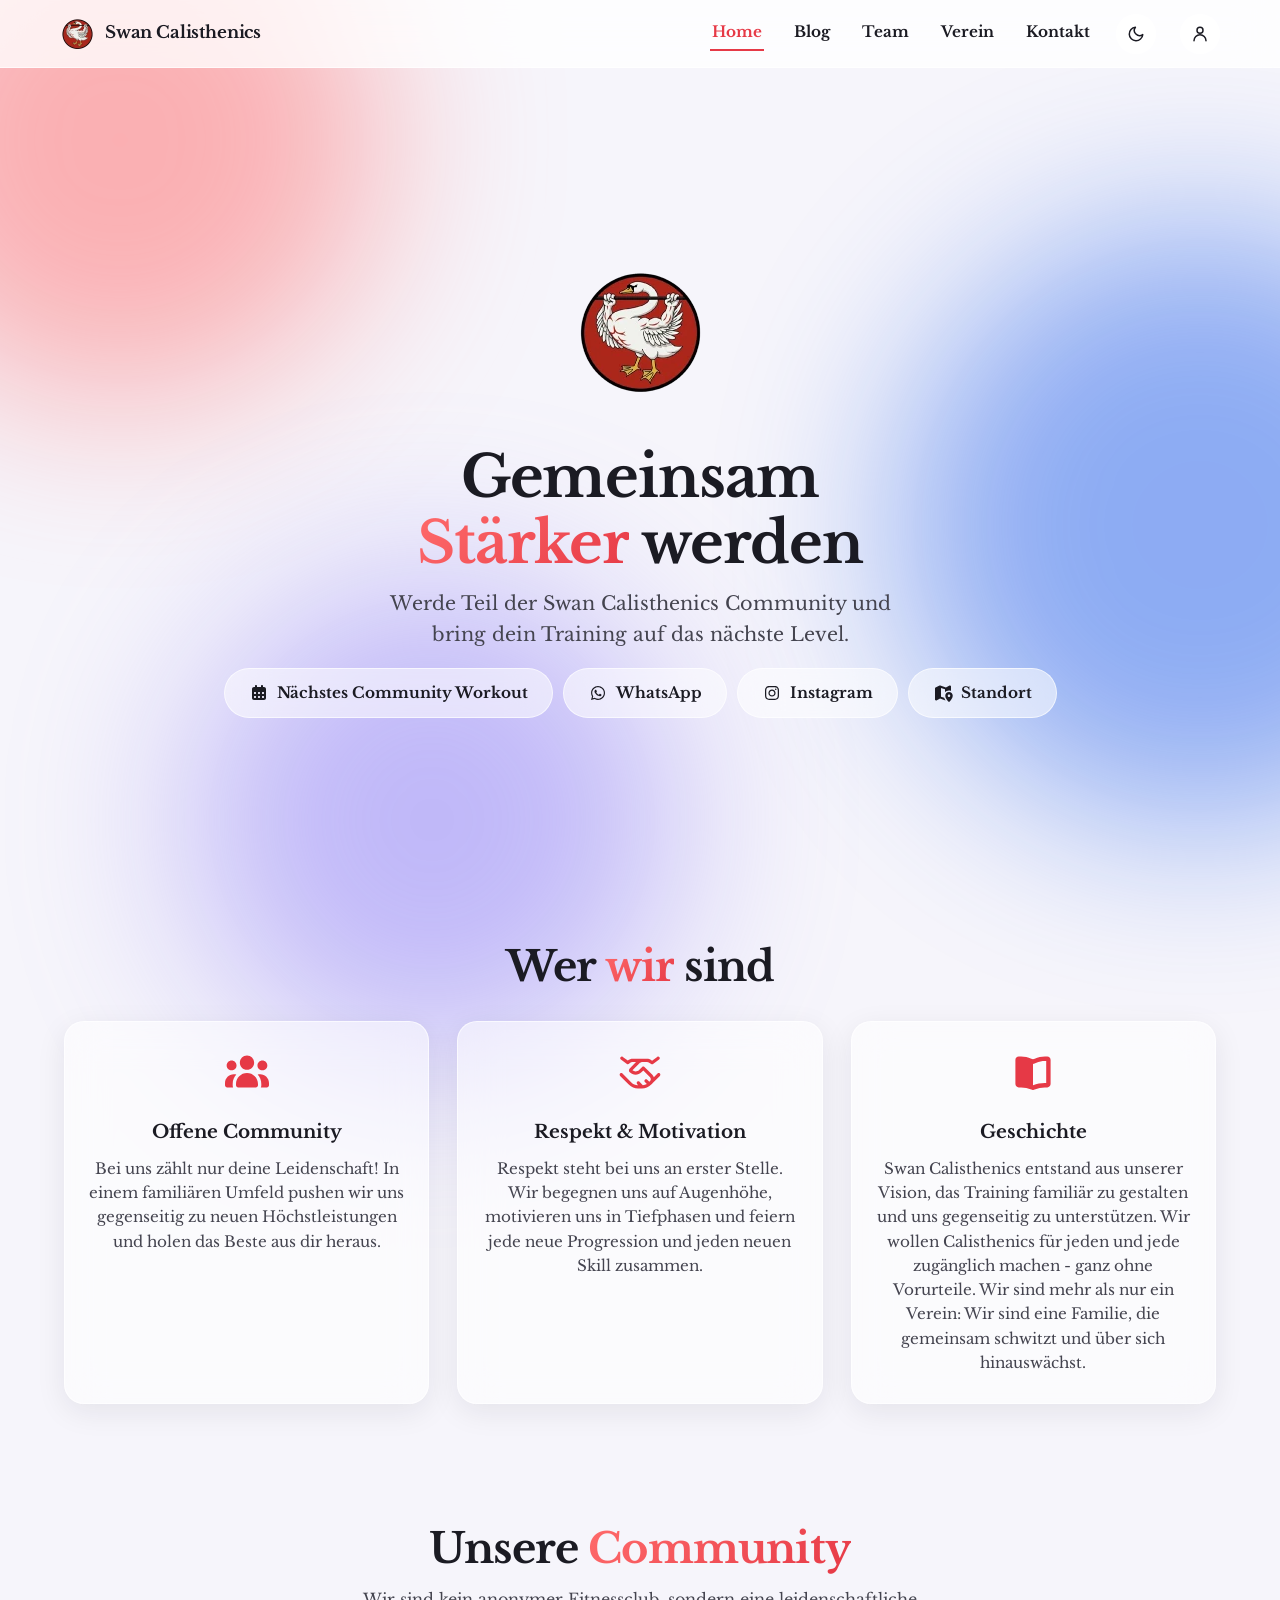
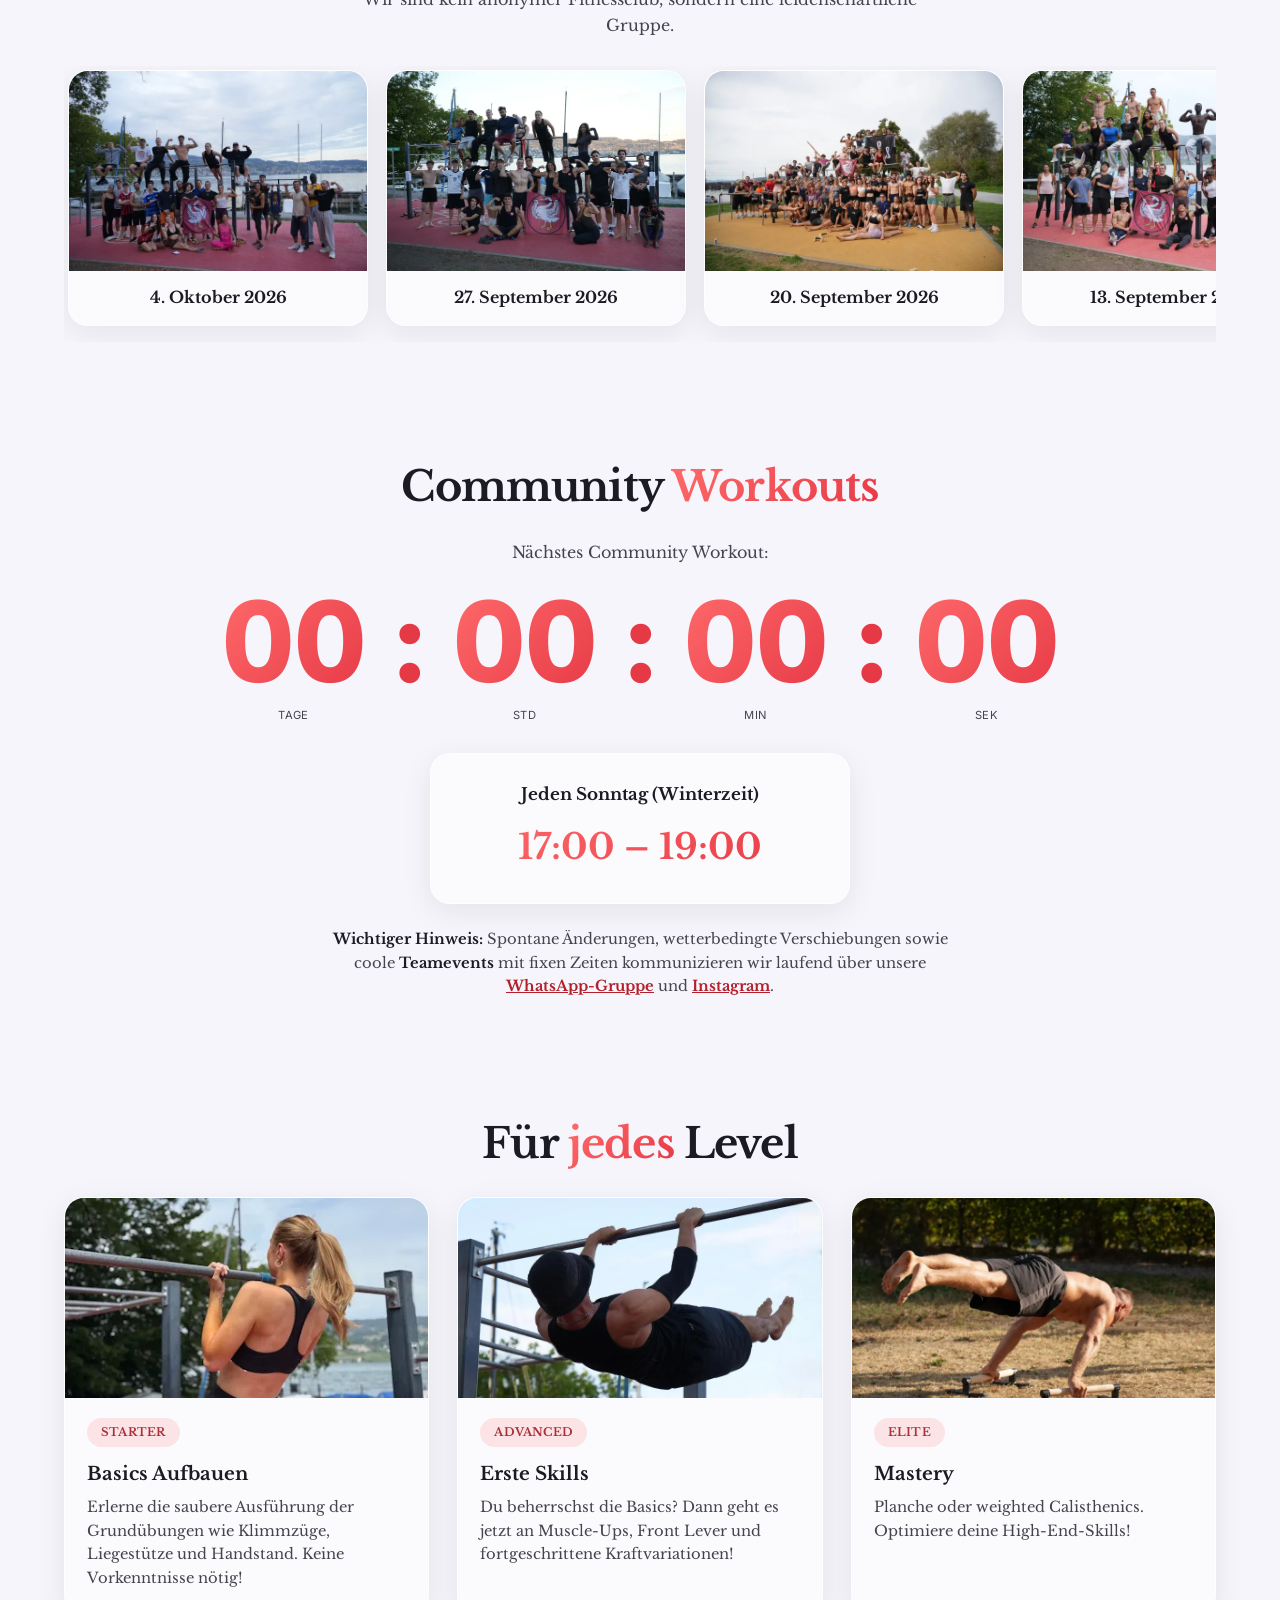
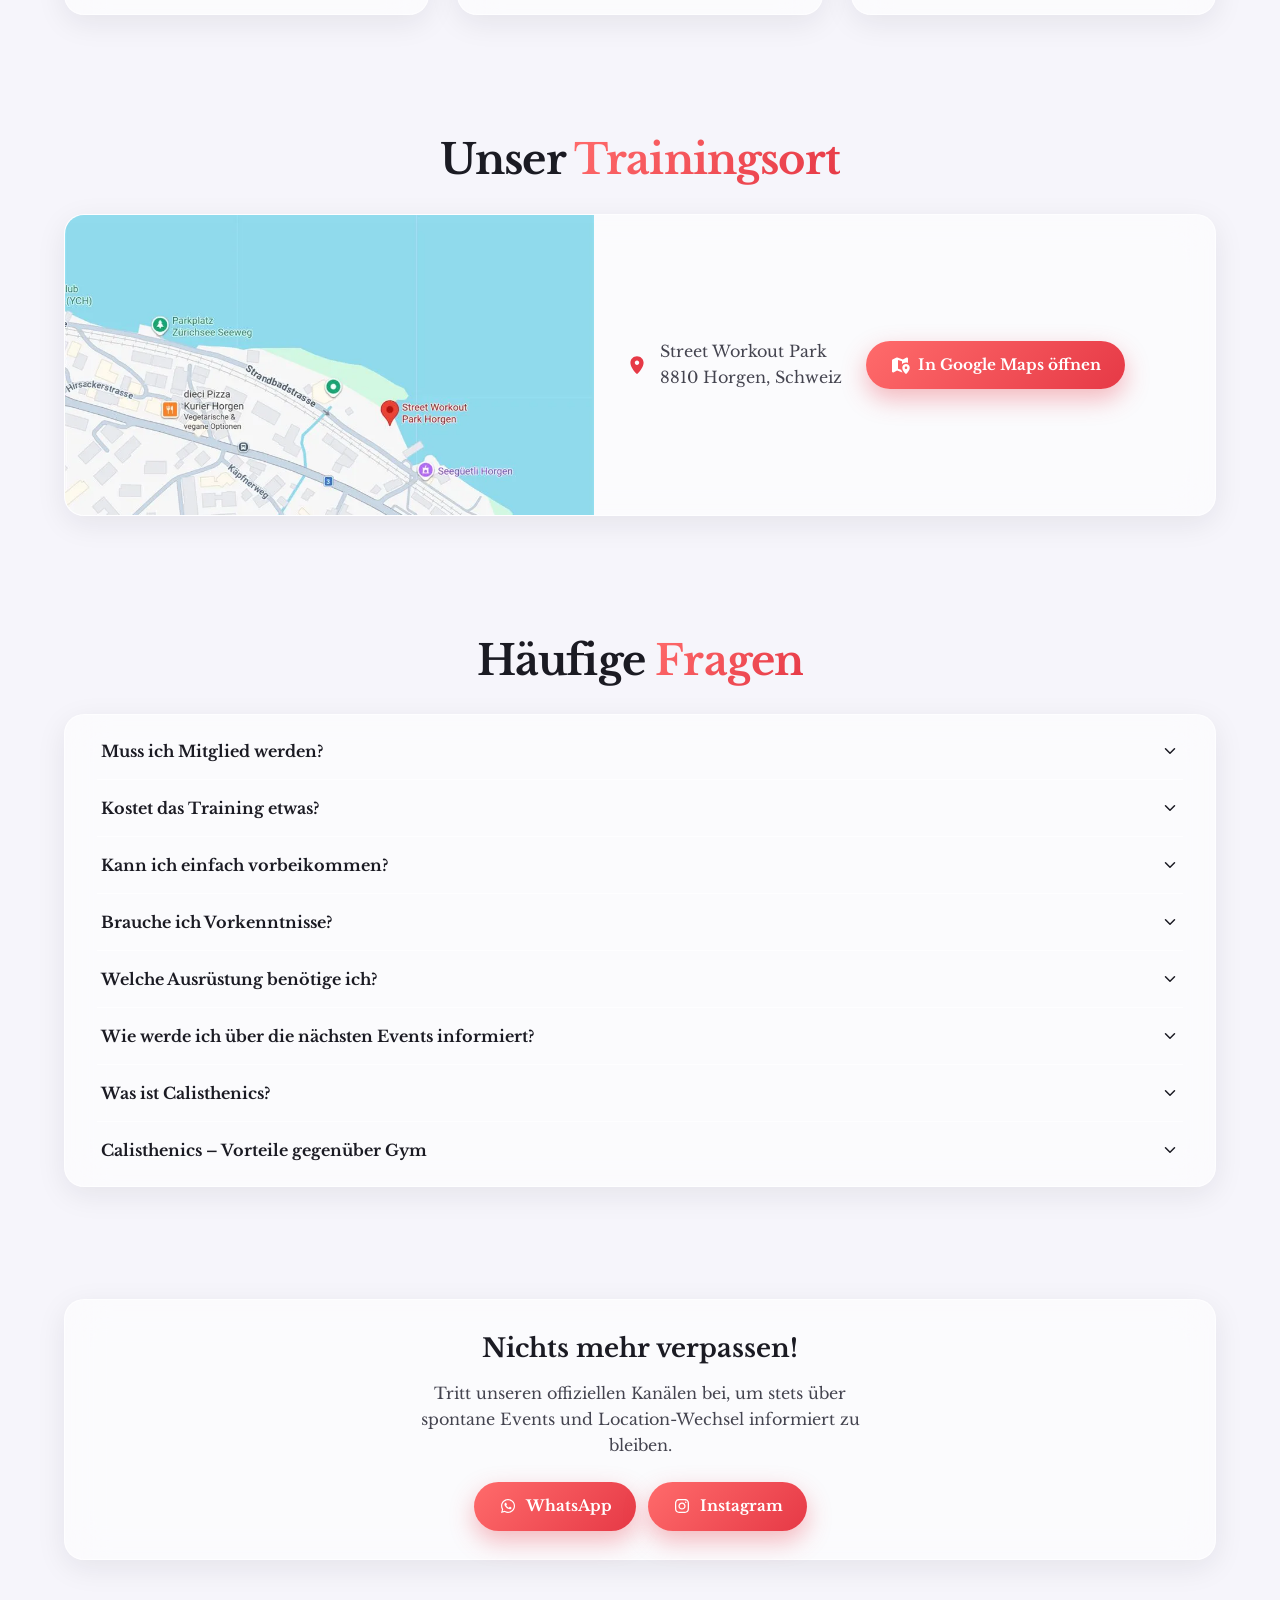
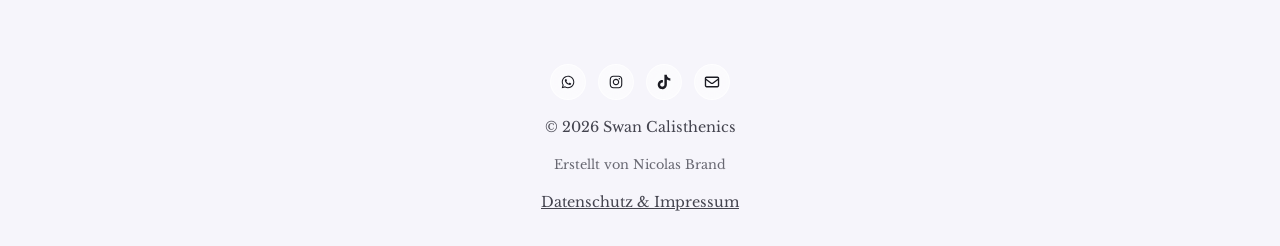
==== index.html @ 4400f406 "Giada ohne Kontaktlinks, Einverständniserklärung als PDF, iOS-Web-App, Mitglied werden Team: Giadas " ====
<!DOCTYPE html>
<html lang="de">
<head>
    <meta charset="UTF-8">
    <meta name="viewport" content="width=device-width, initial-scale=1.0">
    <meta name="theme-color" content="#f6f5fb" media="(prefers-color-scheme: light)" data-scheme="light">
    <meta name="theme-color" content="#15141f" media="(prefers-color-scheme: dark)" data-scheme="dark">
    <script>(function(){var t=localStorage.getItem('theme');if(t==='dark'||t==='light'){document.documentElement.setAttribute('data-theme',t);}var lm=document.querySelector('meta[data-scheme="light"]'),dm=document.querySelector('meta[data-scheme="dark"]');if(t==='dark'){lm.media='not all';dm.media='all';}else if(t==='light'){lm.media='all';dm.media='not all';}})();</script>
    <script defer src="js/site-chrome.js"></script>
    <script defer src="https://cloud.umami.is/script.js" data-website-id="06a8c472-1245-4f03-9396-276a024c7ef4" data-exclude-hash="true" data-do-not-track="true"></script>

    <title>Swan Calisthenics | Dein Outdoor-Training</title>
    <meta name="description" content="Werde Teil der Swan Calisthenics Community in Horgen. Offenes Outdoor-Training für jedes Level – von Basics bis Mastery. Train Together. Get Stronger.">
    <link rel="canonical" href="https://swancalisthenics.ch/">
    <meta property="og:type" content="website">
    <meta property="og:site_name" content="Swan Calisthenics">
    <meta property="og:locale" content="de_CH">
    <meta property="og:title" content="Swan Calisthenics | Dein Outdoor-Training">
    <meta property="og:description" content="Werde Teil der Swan Calisthenics Community in Horgen. Offenes Outdoor-Training für jedes Level – von Basics bis Mastery. Train Together. Get Stronger.">
    <meta property="og:url" content="https://swancalisthenics.ch/">
    <meta property="og:image" content="https://swancalisthenics.ch/assets/images/community/Gruppenbild_30.8.2026_gross.jpg">
    <meta name="twitter:card" content="summary_large_image">
    <meta name="author" content="Nicolas Brand">

    <link rel="icon" type="image/png" href="assets/favicon/favicon-96x96.png" sizes="96x96">
    <link rel="icon" type="image/svg+xml" href="assets/favicon/favicon.svg">
    <link rel="shortcut icon" href="assets/favicon/favicon.ico">
    <link rel="apple-touch-icon" sizes="180x180" href="assets/favicon/apple-touch-icon.png">
    <meta name="apple-mobile-web-app-title" content="SwCali">
    <meta name="apple-mobile-web-app-capable" content="yes">
    <meta name="mobile-web-app-capable" content="yes">
    <meta name="apple-mobile-web-app-status-bar-style" content="default">
    <link rel="manifest" href="assets/favicon/site.webmanifest">

    <link rel="preload" href="assets/fonts/libre-baskerville-v24-latin-regular.woff2" as="font" type="font/woff2" crossorigin>
    <link rel="preload" href="assets/fonts/libre-baskerville-v24-latin-700.woff2" as="font" type="font/woff2" crossorigin>
    <link rel="stylesheet" href="css/base.css">
    <link rel="stylesheet" href="css/components.css">
    <link rel="stylesheet" href="css/pages/home.css">
    <!-- Strukturierte Vereinsdaten für Suchmaschinen (schema.org) -->
    <script type="application/ld+json">
    {
        "@context": "https://schema.org",
        "@type": "SportsClub",
        "name": "Swan Calisthenics",
        "description": "Verein und offene Calisthenics-Community in Horgen. Kostenloses Outdoor-Training für jedes Level, jeden Sonntag von 17 bis 19 Uhr (Winterzeit) im Street Workout Park Horgen.",
        "url": "https://swancalisthenics.ch/",
        "logo": "https://swancalisthenics.ch/assets/images/logo.png",
        "image": "https://swancalisthenics.ch/assets/images/community/Gruppenbild_30.8.2026_gross.jpg",
        "email": "info@swancalisthenics.ch",
        "sport": "Calisthenics",
        "address": {
            "@type": "PostalAddress",
            "addressLocality": "Horgen",
            "postalCode": "8810",
            "addressCountry": "CH"
        },
        "location": {
            "@type": "Place",
            "name": "Street Workout Park Horgen",
            "address": {
                "@type": "PostalAddress",
                "addressLocality": "Horgen",
                "postalCode": "8810",
                "addressCountry": "CH"
            }
        },
        "openingHoursSpecification": {
            "@type": "OpeningHoursSpecification",
            "dayOfWeek": "https://schema.org/Sunday",
            "opens": "17:00",
            "closes": "19:00"
        },
        "sameAs": [
            "https://www.instagram.com/swancalisthenics/",
            "https://www.tiktok.com/@swancalisthenics"
        ]
    }
    </script>
</head>
<body data-page="home" data-base="">

<div class="aurora-blob coral"></div>
<div class="aurora-blob violet"></div>
<div class="aurora-blob blue"></div>

<!-- NAVIGATION -->
<site-topbar></site-topbar>

<div class="join-banner" id="joinBanner" role="region" aria-label="Mitglied werden" hidden>
    <p class="join-banner-text"><strong>Werde Teil von Swan Calisthenics!</strong> Melde dich jetzt als Mitglied an.</p>
    <a class="btn btn-primary" href="https://docs.google.com/forms/d/e/1FAIpQLScGm8jRFRGa22CZ5kbMo85Bw0TgQhaKQC-H02our__G6G0_fg/viewform?usp=header" target="_blank" rel="noopener">Jetzt Mitglied werden</a>
    <button type="button" class="join-banner-close" id="joinBannerClose" aria-label="Banner schliessen">&times;</button>
</div>

<main>

    <!-- HERO -->
    <section id="home" data-section="home" class="hero">
        <img src="assets/images/logo-192.webp" srcset="assets/images/logo-192.webp 1x, assets/images/logo-384.webp 2x" width="139" height="192" alt="Swan Calisthenics Logo" class="hero-logo" fetchpriority="high">
        <h1>Gemeinsam<br><span class="accent">Stärker</span> werden</h1>
        <p>Werde Teil der Swan Calisthenics Community und bring dein Training auf das nächste Level.</p>
        <div class="hero-ctas">
            <a href="#times" class="btn btn-secondary"><span class="icon icon-calendar btn-icon" aria-hidden="true"></span>Nächstes Community Workout</a>
            <a href="https://chat.whatsapp.com/Lu1Yxhse5a75IWVzupbcaQ?mode=gi_t" target="_blank" rel="noopener" class="btn btn-secondary"><span class="icon icon-whatsapp btn-icon" aria-hidden="true"></span>WhatsApp</a>
            <a href="https://www.instagram.com/swancalisthenics/" target="_blank" rel="noopener" class="btn btn-secondary"><span class="icon icon-instagram btn-icon" aria-hidden="true"></span>Instagram</a>
            <a href="#location" class="btn btn-secondary"><span class="icon icon-map-location-dot btn-icon" aria-hidden="true"></span>Standort</a>
        </div>
    </section>

    <!-- ÜBER UNS -->
    <section id="about" data-section="about" class="section">
        <h2 class="section-title">Wer <span class="accent">wir</span> sind</h2>
        <div class="about-grid">
            <div class="glass-card about-card">
                <span class="icon icon-users about-icon" aria-hidden="true"></span>
                <h3>Offene Community</h3>
                <p>Bei uns zählt nur deine Leidenschaft! In einem familiären Umfeld pushen wir uns gegenseitig zu neuen Höchstleistungen und holen das Beste aus dir heraus.</p>
            </div>
            <div class="glass-card about-card">
                <span class="icon icon-handshake about-icon" aria-hidden="true"></span>
                <h3>Respekt & Motivation</h3>
                <p>Respekt steht bei uns an erster Stelle. Wir begegnen uns auf Augenhöhe, motivieren uns in Tiefphasen und feiern jede neue Progression und jeden neuen Skill zusammen.</p>
            </div>
            <div class="glass-card about-card">
                <span class="icon icon-book-open about-icon" aria-hidden="true"></span>
                <h3>Geschichte</h3>
                <p>Swan Calisthenics entstand aus unserer Vision, das Training familiär zu gestalten und uns gegenseitig zu unterstützen. Wir wollen Calisthenics für jeden und jede zugänglich machen - ganz ohne Vorurteile. Wir sind mehr als nur ein Verein: Wir sind eine Familie, die gemeinsam schwitzt und über sich hinauswächst.</p>
            </div>
        </div>
    </section>

    <!-- COMMUNITY SLIDER -->
    <section data-section="community" class="section">
        <h2 class="section-title">Unsere <span class="accent">Community</span></h2>
        <p class="community-lead">Wir sind kein anonymer Fitnessclub, sondern eine leidenschaftliche Gruppe.</p>
        <div class="slider-track" role="region" aria-label="Bilder vergangener Community Workouts">
            <figure class="glass-card slide"><img src="assets/images/community/Gruppenbild_4.10.2026_klein.webp" data-large="assets/images/community/Gruppenbild_4.10.2026_gross.jpg" alt="Community Workout vom 4. Oktober 2026" loading="lazy" class="slide-img" data-caption="4. Oktober 2026" tabindex="0" role="button" aria-label="Bild vom 4. Oktober 2026 gross ansehen"><figcaption>4. Oktober 2026</figcaption></figure>
            <figure class="glass-card slide"><img src="assets/images/community/Gruppenbild_27.9.2026_klein.webp" data-large="assets/images/community/Gruppenbild_27.9.2026_gross.jpg" alt="Community Workout vom 27. September 2026" loading="lazy" class="slide-img" data-caption="27. September 2026" tabindex="0" role="button" aria-label="Bild vom 27. September 2026 gross ansehen"><figcaption>27. September 2026</figcaption></figure>
            <figure class="glass-card slide"><img src="assets/images/community/Gruppenbild_20.9.2026_klein.webp" data-large="assets/images/community/Gruppenbild_20.9.2026_gross.jpg" alt="Community Workout vom 20. September 2026" loading="lazy" class="slide-img" data-caption="20. September 2026" tabindex="0" role="button" aria-label="Bild vom 20. September 2026 gross ansehen"><figcaption>20. September 2026</figcaption></figure>
            <figure class="glass-card slide"><img src="assets/images/community/Gruppenbild_13.9.2026_klein.webp" data-large="assets/images/community/Gruppenbild_13.9.2026_gross.jpg" alt="Community Workout vom 13. September 2026" loading="lazy" class="slide-img" data-caption="13. September 2026" tabindex="0" role="button" aria-label="Bild vom 13. September 2026 gross ansehen"><figcaption>13. September 2026</figcaption></figure>
            <figure class="glass-card slide"><img src="assets/images/community/Gruppenbild_6.9.2026_klein.webp" data-large="assets/images/community/Gruppenbild_6.9.2026_gross.jpg" alt="Community Workout vom 6. September 2026" loading="lazy" class="slide-img" data-caption="6. September 2026" tabindex="0" role="button" aria-label="Bild vom 6. September 2026 gross ansehen"><figcaption>6. September 2026</figcaption></figure>
            <figure class="glass-card slide"><img src="assets/images/community/Gruppenbild_30.8.2026_klein.webp" data-large="assets/images/community/Gruppenbild_30.8.2026_gross.jpg" alt="Community Workout vom 30. August 2026" loading="lazy" class="slide-img" data-caption="30. August 2026" tabindex="0" role="button" aria-label="Bild vom 30. August 2026 gross ansehen"><figcaption>30. August 2026</figcaption></figure>
            <figure class="glass-card slide"><img src="assets/images/community/Gruppenbild_23.8.2026_klein.webp" data-large="assets/images/community/Gruppenbild_23.8.2026_gross.jpg" alt="Community Workout vom 23. August 2026" loading="lazy" class="slide-img" data-caption="23. August 2026" tabindex="0" role="button" aria-label="Bild vom 23. August 2026 gross ansehen"><figcaption>23. August 2026</figcaption></figure>
            <figure class="glass-card slide"><img src="assets/images/community/Gruppenbild_16.8.2026_klein.webp" data-large="assets/images/community/Gruppenbild_16.8.2026_gross.jpg" alt="Community Workout vom 16. August 2026" loading="lazy" class="slide-img" data-caption="16. August 2026" tabindex="0" role="button" aria-label="Bild vom 16. August 2026 gross ansehen"><figcaption>16. August 2026</figcaption></figure>
            <figure class="glass-card slide"><img src="assets/images/community/Gruppenbild_9.8.2026_klein.webp" data-large="assets/images/community/Gruppenbild_9.8.2026_gross.jpg" alt="Community Workout vom 9. August 2026" loading="lazy" class="slide-img" data-caption="9. August 2026" tabindex="0" role="button" aria-label="Bild vom 9. August 2026 gross ansehen"><figcaption>9. August 2026</figcaption></figure>
            <figure class="glass-card slide"><img src="assets/images/community/Gruppenbild_2.8.2026_klein.webp" data-large="assets/images/community/Gruppenbild_2.8.2026_gross.jpg" alt="Community Workout vom 2. August 2026" loading="lazy" class="slide-img" data-caption="2. August 2026" tabindex="0" role="button" aria-label="Bild vom 2. August 2026 gross ansehen"><figcaption>2. August 2026</figcaption></figure>
            <figure class="glass-card slide"><img src="assets/images/community/Gruppenbild_26.7.2026_klein.webp" data-large="assets/images/community/Gruppenbild_26.7.2026_gross.jpg" alt="Community Workout vom 26. Juli 2026" loading="lazy" class="slide-img" data-caption="26. Juli 2026" tabindex="0" role="button" aria-label="Bild vom 26. Juli 2026 gross ansehen"><figcaption>26. Juli 2026</figcaption></figure>
            <figure class="glass-card slide"><img src="assets/images/community/Gruppenbild_19.7.2026_klein.webp" data-large="assets/images/community/Gruppenbild_19.7.2026_gross.jpg" alt="Community Workout vom 19. Juli 2026" loading="lazy" class="slide-img" data-caption="19. Juli 2026" tabindex="0" role="button" aria-label="Bild vom 19. Juli 2026 gross ansehen"><figcaption>19. Juli 2026</figcaption></figure>
            <figure class="glass-card slide"><img src="assets/images/community/Gruppenbild_12.7.2026_klein.webp" data-large="assets/images/community/Gruppenbild_12.7.2026_gross.jpg" alt="Community Workout vom 12. Juli 2026" loading="lazy" class="slide-img" data-caption="12. Juli 2026" tabindex="0" role="button" aria-label="Bild vom 12. Juli 2026 gross ansehen"><figcaption>12. Juli 2026</figcaption></figure>
            <figure class="glass-card slide"><img src="assets/images/community/Gruppenbild_5.7.2026_klein.webp" data-large="assets/images/community/Gruppenbild_5.7.2026_gross.jpg" alt="Community Workout vom 5. Juli 2026" loading="lazy" class="slide-img" data-caption="5. Juli 2026" tabindex="0" role="button" aria-label="Bild vom 5. Juli 2026 gross ansehen"><figcaption>5. Juli 2026</figcaption></figure>
        </div>
    </section>

    <!-- TRAININGSZEITEN -->
    <section id="times" data-section="times" class="section">
        <h2 class="section-title">Community <span class="accent">Workouts</span></h2>
        <div class="training-countdown" id="training-countdown">
            <p class="countdown-intro" id="countdown-intro">Nächstes Community Workout:</p>
            <div class="countdown-grid" id="countdown-grid">
                <div class="countdown-unit">
                    <span class="countdown-value" id="countdown-days">00</span>
                    <span class="countdown-unit-label">Tage</span>
                </div>
                <span class="countdown-separator" aria-hidden="true">:</span>
                <div class="countdown-unit">
                    <span class="countdown-value" id="countdown-hours">00</span>
                    <span class="countdown-unit-label">Std</span>
                </div>
                <span class="countdown-separator" aria-hidden="true">:</span>
                <div class="countdown-unit">
                    <span class="countdown-value" id="countdown-minutes">00</span>
                    <span class="countdown-unit-label">Min</span>
                </div>
                <span class="countdown-separator" aria-hidden="true">:</span>
                <div class="countdown-unit">
                    <span class="countdown-value" id="countdown-seconds">00</span>
                    <span class="countdown-unit-label">Sek</span>
                </div>
            </div>
            <p class="countdown-live" id="countdown-live" hidden>Training läuft gerade 🔥</p>
        </div>
        <div class="glass-card time-card">
            <div class="time-day">Jeden Sonntag (Winterzeit)</div>
            <div class="time-hours">17:00 – 19:00</div>
        </div>
        <p class="times-note"><strong>Wichtiger Hinweis:</strong> Spontane Änderungen, wetterbedingte Verschiebungen sowie coole <strong>Teamevents</strong> mit fixen Zeiten kommunizieren wir laufend über unsere <a href="https://chat.whatsapp.com/Lu1Yxhse5a75IWVzupbcaQ?mode=gi_t" target="_blank" rel="noopener">WhatsApp-Gruppe</a> und <a href="https://www.instagram.com/swancalisthenics/" target="_blank" rel="noopener">Instagram</a>.</p>
    </section>

    <!-- LEVEL GUIDE -->
    <section data-section="levels" class="section">
        <h2 class="section-title">Für <span class="accent">jedes</span> Level</h2>
        <div class="level-grid">
            <div class="glass-card level-card">
                <img src="assets/images/level.1.webp" alt="Anfänger beim Calisthenics Training" loading="lazy">
                <div class="level-body">
                    <span class="badge badge-category">Starter</span>
                    <h3>Basics Aufbauen</h3>
                    <p>Erlerne die saubere Ausführung der Grundübungen wie Klimmzüge, Liegestütze und Handstand. Keine Vorkenntnisse nötig!</p>
                </div>
            </div>
            <div class="glass-card level-card">
                <img src="assets/images/level.2.webp" alt="Calisthenics Athlet im Front Lever an der Stange" loading="lazy">
                <div class="level-body">
                    <span class="badge badge-category">Advanced</span>
                    <h3>Erste Skills</h3>
                    <p>Du beherrschst die Basics? Dann geht es jetzt an Muscle-Ups, Front Lever und fortgeschrittene Kraftvariationen!</p>
                </div>
            </div>
            <div class="glass-card level-card">
                <img src="assets/images/level.3.webp" alt="Calisthenics Athlet in der Planche auf Parallettes" loading="lazy">
                <div class="level-body">
                    <span class="badge badge-category">Elite</span>
                    <h3>Mastery</h3>
                    <p>Planche oder weighted Calisthenics. Optimiere deine High-End-Skills!</p>
                </div>
            </div>
        </div>
    </section>

    <!-- STANDORT -->
    <section id="location" data-section="location" class="section">
        <h2 class="section-title">Unser <span class="accent">Trainingsort</span></h2>
        <div class="glass-card location-card">
            <img src="assets/images/standort.webp" alt="Street Workout Park Karte Standort" loading="lazy" class="location-map-img">
            <div class="location-details">
                <p class="location-address"><span class="icon icon-location-dot" aria-hidden="true"></span>Street Workout Park<br>8810 Horgen, Schweiz</p>
                <a href="https://maps.google.com/?q=Street Workout Park Horgen+8810+Horgen" target="_blank" rel="noopener" class="btn btn-primary"><span class="icon icon-map-location-dot btn-icon" aria-hidden="true"></span>In Google Maps öffnen</a>
            </div>
        </div>
    </section>

    <!-- FAQ -->
    <section id="faq" data-section="faq" class="section">
        <h2 class="section-title">Häufige <span class="accent">Fragen</span></h2>
        <div class="glass-card faq-list">
            <div class="faq-item">
                <button class="faq-trigger">Muss ich Mitglied werden? <svg class="chev" viewBox="0 0 24 24" fill="none"><path d="M6 9l6 6 6-6" stroke="currentColor" stroke-width="2" stroke-linecap="round" stroke-linejoin="round"/></svg></button>
                <div class="faq-content"><p>Nein, absolut nicht! Wir sind eine offene Community und kein starrer, bürokratischer Verein. Komm einfach vorbei, wenn du Lust hast.</p></div>
            </div>
            <div class="faq-item">
                <button class="faq-trigger">Kostet das Training etwas? <svg class="chev" viewBox="0 0 24 24" fill="none"><path d="M6 9l6 6 6-6" stroke="currentColor" stroke-width="2" stroke-linecap="round" stroke-linejoin="round"/></svg></button>
                <div class="faq-content"><p>Das Training ist kostenlos. Da wir den öffentlichen Street Workout Park nutzen, fallen keine Gebühren an.</p></div>
            </div>
            <div class="faq-item">
                <button class="faq-trigger">Kann ich einfach vorbeikommen? <svg class="chev" viewBox="0 0 24 24" fill="none"><path d="M6 9l6 6 6-6" stroke="currentColor" stroke-width="2" stroke-linecap="round" stroke-linejoin="round"/></svg></button>
                <div class="faq-content"><p>Ja, genau dafür sind wir da! Schau dir unsere Richtzeiten an oder checke kurz in der WhatsApp-Gruppe, ob gerade jemand am Park aktiv ist.</p></div>
            </div>
            <div class="faq-item">
                <button class="faq-trigger">Brauche ich Vorkenntnisse? <svg class="chev" viewBox="0 0 24 24" fill="none"><path d="M6 9l6 6 6-6" stroke="currentColor" stroke-width="2" stroke-linecap="round" stroke-linejoin="round"/></svg></button>
                <div class="faq-content"><p>Überhaupt nicht. Egal ob du noch keinen einzigen Klimmzug schaffst oder schon den Handstand beherrschst – wir passen die Übungen an dein Level an.</p></div>
            </div>
            <div class="faq-item">
                <button class="faq-trigger">Welche Ausrüstung benötige ich? <svg class="chev" viewBox="0 0 24 24" fill="none"><path d="M6 9l6 6 6-6" stroke="currentColor" stroke-width="2" stroke-linecap="round" stroke-linejoin="round"/></svg></button>
                <div class="faq-content"><p>Bringe einfach sportliche, dem Wetter angepasste Kleidung und etwas zu trinken mit. Wer mag, kann eigene Trainingshandschuhe oder Chalk mitbringen, ist aber kein Muss.</p></div>
            </div>
            <div class="faq-item">
                <button class="faq-trigger">Wie werde ich über die nächsten Events informiert? <svg class="chev" viewBox="0 0 24 24" fill="none"><path d="M6 9l6 6 6-6" stroke="currentColor" stroke-width="2" stroke-linecap="round" stroke-linejoin="round"/></svg></button>
                <div class="faq-content"><p>Über unsere WhatsApp-Gruppe oder Instagram-Kanal erhältst du immer die aktuellsten Informationen.</p></div>
            </div>
            <div class="faq-item">
                <button class="faq-trigger">Was ist Calisthenics? <svg class="chev" viewBox="0 0 24 24" fill="none"><path d="M6 9l6 6 6-6" stroke="currentColor" stroke-width="2" stroke-linecap="round" stroke-linejoin="round"/></svg></button>
                <div class="faq-content"><p>Bei Calisthenics trainiert man mit dem eigenen Körpergewicht. Ziel ist es, Kraft, Ausdauer, Koordination und Beweglichkeit zu verbessern. Man benötigt keine schweren Gewichte, sondern nutzt meist Stangen, Ringe oder einfach den Boden.</p></div>
            </div>
            <div class="faq-item">
                <button class="faq-trigger">Calisthenics – Vorteile gegenüber Gym <svg class="chev" viewBox="0 0 24 24" fill="none"><path d="M6 9l6 6 6-6" stroke="currentColor" stroke-width="2" stroke-linecap="round" stroke-linejoin="round"/></svg></button>
                <div class="faq-content"><p>Calisthenics erfordert keine teuren Mitgliedschaften und ist extrem flexibel. Im Vergleich zum klassischen Fitnessstudio (Gym) schult es vor allem funktionelle Kraft, Koordination und Beweglichkeit, da stets ganze Muskelketten anstatt isolierter Muskeln beansprucht werden. Ausserdem ist Calisthenics unserer Meinung nach viel Sozialer.</p></div>
            </div>
        </div>
    </section>

    <!-- SOCIAL BANNER -->
    <section class="section">
        <div class="glass-card social-banner">
            <h2>Nichts mehr verpassen!</h2>
            <p>Tritt unseren offiziellen Kanälen bei, um stets über spontane Events und Location-Wechsel informiert zu bleiben.</p>
            <div class="social-buttons">
                <a href="https://chat.whatsapp.com/Lu1Yxhse5a75IWVzupbcaQ?mode=gi_t" target="_blank" rel="noopener" class="btn btn-primary"><span class="icon icon-whatsapp btn-icon" aria-hidden="true"></span>WhatsApp</a>
                <a href="https://www.instagram.com/swancalisthenics/" target="_blank" rel="noopener" class="btn btn-primary"><span class="icon icon-instagram btn-icon" aria-hidden="true"></span>Instagram</a>
            </div>
        </div>
    </section>

</main>

<!-- BILD-LIGHTBOX -->
<div id="image-lightbox" class="modal-overlay lightbox-overlay">
    <button class="lightbox-nav lightbox-prev" onclick="lightboxPrev()" aria-label="Vorheriges Bild">
        <svg viewBox="0 0 24 24" fill="none"><path d="M15 18l-6-6 6-6" stroke="currentColor" stroke-width="2" stroke-linecap="round" stroke-linejoin="round"/></svg>
    </button>
    <div class="modal-content lightbox-content">
        <button class="modal-close" onclick="closeLightbox()" aria-label="Schliessen">&times;</button>
        <div class="lightbox-img-wrap">
            <img id="lightbox-img" src="" alt="">
        </div>
        <p id="lightbox-caption" class="lightbox-caption"></p>
    </div>
    <button class="lightbox-nav lightbox-next" onclick="lightboxNext()" aria-label="Nächstes Bild">
        <svg viewBox="0 0 24 24" fill="none"><path d="M9 18l6-6-6-6" stroke="currentColor" stroke-width="2" stroke-linecap="round" stroke-linejoin="round"/></svg>
    </button>
</div>

<!-- LOGIN-/LOGOUT-MODAL (Mitgliederbereich) -->
<site-account-modals></site-account-modals>

<div id="set-password-modal" class="modal-overlay">
    <div class="modal-content">
        <button class="modal-close" onclick="closeSetPasswordModal()" aria-label="Schliessen">&times;</button>
        <h3>Passwort festlegen</h3>
        <form id="setPasswordForm" onsubmit="return handleSetPasswordSubmit(event)">
            <div class="field">
                <label for="setPasswordNew">Neues Passwort</label>
                <input type="password" id="setPasswordNew" name="newPassword" required autocomplete="new-password" minlength="8">
            </div>
            <div class="field">
                <label for="setPasswordConfirm">Passwort bestätigen</label>
                <input type="password" id="setPasswordConfirm" name="confirmPassword" required autocomplete="new-password" minlength="8">
            </div>
            <p id="setPasswordError" class="form-error" hidden></p>
            <div class="modal-actions">
                <button type="submit" class="btn btn-primary">Passwort speichern</button>
            </div>
        </form>
    </div>
</div>

<div id="auth-error-modal" class="modal-overlay">
    <div class="modal-content">
        <button class="modal-close" onclick="closeAuthErrorModal()" aria-label="Schliessen">&times;</button>
        <h3>Link abgelaufen</h3>
        <p>Dieser Link ist ungültig oder abgelaufen. Bitte wende dich an den Vorstand, um einen neuen Link zu erhalten.</p>
        <div class="modal-actions">
            <button type="button" class="btn btn-primary" onclick="closeAuthErrorModal()">Verstanden</button>
        </div>
    </div>
</div>

<!-- FOOTER -->
<footer>
    <div class="footer-content">
        <div class="footer-social">
            <a href="https://chat.whatsapp.com/Lu1Yxhse5a75IWVzupbcaQ?mode=gi_t" target="_blank" rel="noopener" class="footer-social-link" aria-label="WhatsApp-Gruppe">
                <span class="icon icon-whatsapp" aria-hidden="true"></span>
            </a>
            <a href="https://www.instagram.com/swancalisthenics/" target="_blank" rel="noopener" class="footer-social-link" aria-label="Instagram">
                <span class="icon icon-instagram" aria-hidden="true"></span>
            </a>
            <a href="https://www.tiktok.com/@swancalisthenics" target="_blank" rel="noopener" class="footer-social-link" aria-label="TikTok">
                <span class="icon icon-tiktok" aria-hidden="true"></span>
            </a>
            <a href="mailto:info@swancalisthenics.ch" class="footer-social-link" aria-label="E-Mail an info@swancalisthenics.ch">
                <span class="icon icon-envelope" aria-hidden="true"></span>
            </a>
        </div>
        <p>&copy; 2026 Swan Calisthenics</p>
        <p style="font-size: 0.8rem; opacity: 0.8;">Erstellt von Nicolas Brand</p>
        <ul class="footer-links">
            <li><a href="pages/rechtliches.html">Datenschutz & Impressum</a></li>
        </ul>
    </div>
</footer>

<!-- BACK TO TOP -->
<a href="#home" class="back-to-top" id="backToTop" aria-label="Nach oben">
    <svg viewBox="0 0 24 24" fill="none"><path d="M12 19V5M5 12l7-7 7 7" stroke="currentColor" stroke-width="2" stroke-linecap="round" stroke-linejoin="round"/></svg>
</a>

<!-- TAB BAR (mobil) -->
<nav class="tabbar" aria-label="Hauptnavigation mobil">
    <a href="index.html" class="tabbar-item nav-link" data-page="home"><span class="tabbar-icon" aria-hidden="true"></span><span>Home</span></a>
    <a href="pages/blog/blog.html" class="tabbar-item nav-link" data-page="blog"><span class="tabbar-icon" aria-hidden="true"></span><span>Blog</span></a>
    <a href="pages/team.html" class="tabbar-item nav-link" data-page="team"><span class="tabbar-icon" aria-hidden="true"></span><span>Team</span></a>
    <a href="pages/verein.html" class="tabbar-item nav-link" data-page="verein"><span class="tabbar-icon" aria-hidden="true"></span><span>Verein</span></a>
    <a href="pages/kontakt.html" class="tabbar-item nav-link" data-page="kontakt"><span class="tabbar-icon" aria-hidden="true"></span><span>Kontakt</span></a>
</nav>

<script defer src="https://cdn.jsdelivr.net/npm/@supabase/supabase-js@2"></script>
<script defer src="js/supabase-client.js"></script>
<script defer src="js/main.js"></script>
</body>
</html>
---- css/base.css ----
:root {
    --bg-base: #f6f5fb;
    --aurora-coral: #ff6b6b;
    --aurora-red: #e63946;
    /* Rot für kleine Schrift: --aurora-red erreicht als Textfarbe nur ~3:1 Kontrast (Minimum 4.5:1). */
    --accent-text: #b3202c;
    --aurora-violet: #8b7cf6;
    --aurora-blue: #2563eb;
    --badge-pending-bg: rgba(244, 162, 97, 0.2);
    --badge-pending-text: #5f2c06;
    --badge-category-bg: rgba(255, 107, 107, 0.16);
    --badge-category-text: #a8323a;
    --glass-fill: rgba(255, 255, 255, 0.55);
    --glass-fill-strong: rgba(255, 255, 255, 0.78);
    /* Tab-Leiste: eigener Token, im Dark Mode dunkel getoent - mit dem weisslichen
       --glass-fill-strong schienen die Aurora-Blobs so hell durch, dass selbst
       weisse Beschriftung unter 4.5:1 Kontrast fiel. */
    --tabbar-fill: rgba(255, 255, 255, 0.78);
    --modal-fill: rgba(255, 255, 255, 0.78);
    --glass-border: rgba(255, 255, 255, 0.65);
    --glass-blur: blur(20px);
    --text-primary: #1b1b23;
    --text-muted: #44444f;
    --shadow-soft: 0 8px 30px rgba(27, 27, 35, 0.08);
    --shadow-lift: 0 16px 40px rgba(27, 27, 35, 0.16);
    --radius-card: 20px;
    --radius-pill: 999px;
    --nav-height: 68px;
    --tabbar-height: 74px;
    --max-width: 1200px;
}

/* Dark Mode: folgt zuerst der System-Einstellung, ein explizites
   data-theme (per Toggle gesetzt, siehe js/main.js) gewinnt in beide
   Richtungen. */
@media (prefers-color-scheme: dark) {
    :root:not([data-theme="light"]) {
        --bg-base: #15141f;
        --text-primary: #f2f1f7;
        --accent-text: #ff9aa0;
        --text-muted: #c6c4d4;
        --glass-fill: rgba(255, 255, 255, 0.08);
        --glass-fill-strong: rgba(255, 255, 255, 0.14);
        --tabbar-fill: rgba(21, 20, 31, 0.82);
        --modal-fill: rgba(30, 29, 43, 0.95);
        --glass-border: rgba(255, 255, 255, 0.16);
        --shadow-soft: 0 8px 30px rgba(0, 0, 0, 0.35);
        --shadow-lift: 0 16px 40px rgba(0, 0, 0, 0.5);
        --badge-pending-bg: rgba(48, 28, 12, 0.78);
        --badge-pending-text: #ffb877;
        --badge-category-bg: rgba(255, 107, 107, 0.18);
        --badge-category-text: #ffb3b3;
    }
}

:root[data-theme="dark"] {
    --bg-base: #15141f;
    --text-primary: #f2f1f7;
    --accent-text: #ff9aa0;
    --text-muted: #c6c4d4;
    --glass-fill: rgba(255, 255, 255, 0.08);
    --glass-fill-strong: rgba(255, 255, 255, 0.14);
    --tabbar-fill: rgba(21, 20, 31, 0.82);
    --modal-fill: rgba(30, 29, 43, 0.95);
    --glass-border: rgba(255, 255, 255, 0.16);
    --shadow-soft: 0 8px 30px rgba(0, 0, 0, 0.35);
    --shadow-lift: 0 16px 40px rgba(0, 0, 0, 0.5);
    --badge-pending-bg: rgba(48, 28, 12, 0.78);
    --badge-pending-text: #ffb877;
    --badge-category-bg: rgba(255, 107, 107, 0.18);
    --badge-category-text: #ffb3b3;
}

* {
    margin: 0;
    padding: 0;
    box-sizing: border-box;
}

/* Globale Absicherung fuer das [hidden]-Attribut: Eine Autor-Regel mit
   eigenem "display" (z. B. .btn, .profile-layout, jede Flex-/Grid-Klasse)
   gewinnt sonst immer gegen die display:none-Regel des User-Agent-
   Stylesheets, egal wie spaet/spezifisch die eigene Regel ist - das hat in
   diesem Projekt schon mehrfach zu Elementen gefuehrt, die trotz
   `element.hidden = true` sichtbar blieben (siehe CLAUDE.md). !important
   ist hier bewusst die Ausnahme von der Regel "kein !important", weil es
   das einzige zuverlaessige Mittel ist, das JEDE aktuelle und kuenftige
   Autor-Regel schlaegt, ohne dass man bei jeder neuen Komponente wieder
   manuell eine Override-Regel ergaenzen muss. */
[hidden] {
    display: none !important;
}

html {
    scroll-behavior: smooth;
}

/* Gleiche lokal gehostete Google Fonts wie home (Inter & Libre Baskerville) */
@font-face {
    font-family: 'Inter';
    font-style: normal;
    font-weight: 300;
    font-display: swap;
    src: url('../assets/fonts/inter-v20-latin-300.woff2') format('woff2');
}

@font-face {
    font-family: 'Inter';
    font-style: normal;
    font-weight: 400;
    font-display: swap;
    src: url('../assets/fonts/inter-v20-latin-regular.woff2') format('woff2');
}

@font-face {
    font-family: 'Inter';
    font-style: normal;
    font-weight: 600;
    font-display: swap;
    src: url('../assets/fonts/inter-v20-latin-600.woff2') format('woff2');
}

@font-face {
    font-family: 'Inter';
    font-style: normal;
    font-weight: 800;
    font-display: swap;
    src: url('../assets/fonts/inter-v20-latin-800.woff2') format('woff2');
}

@font-face {
    font-family: 'Libre Baskerville';
    font-style: normal;
    font-weight: 400;
    font-display: swap;
    src: url('../assets/fonts/libre-baskerville-v24-latin-regular.woff2') format('woff2');
}

@font-face {
    font-family: 'Libre Baskerville';
    font-style: italic;
    font-weight: 400;
    font-display: swap;
    src: url('../assets/fonts/libre-baskerville-v24-latin-italic.woff2') format('woff2');
}

@font-face {
    font-family: 'Libre Baskerville';
    font-style: normal;
    font-weight: 700;
    font-display: swap;
    src: url('../assets/fonts/libre-baskerville-v24-latin-700.woff2') format('woff2');
}

body {
    font-family: 'Libre Baskerville', serif;
    color: var(--text-primary);
    background: var(--bg-base);
    line-height: 1.6;
    overflow-x: hidden;
    -webkit-font-smoothing: antialiased;
    -moz-osx-font-smoothing: grayscale;
    padding-top: var(--nav-height);
    padding-bottom: calc(var(--tabbar-height) + 16px);
}

@media (min-width: 768px) {
    body {
        padding-bottom: 0;
    }
}

body.modal-open {
    overflow: hidden;
}

img {
    max-width: 100%;
    display: block;
}

a {
    color: inherit;
    text-decoration: none;
}

ul {
    list-style: none;
}

button {
    font-family: inherit;
}

/* --- AURORA BACKGROUND --- */
.aurora-blob {
    position: fixed;
    border-radius: 50%;
    filter: blur(90px);
    opacity: 0.5;
    z-index: -1;
    pointer-events: none;
    animation: aurora-float 24s ease-in-out infinite;
}

.aurora-blob.coral {
    background: var(--aurora-coral);
    width: 320px;
    height: 320px;
    top: -60px;
    left: -80px;
}

.aurora-blob.blue {
    background: var(--aurora-blue);
    width: 380px;
    height: 380px;
    top: 25%;
    right: -140px;
    animation-delay: -8s;
}

.aurora-blob.violet {
    background: var(--aurora-violet);
    width: 300px;
    height: 300px;
    bottom: -100px;
    left: 15%;
    animation-delay: -16s;
}

@media (min-width: 768px) {
    .aurora-blob.coral { width: 520px; height: 520px; top: -120px; left: -140px; }
    .aurora-blob.blue { width: 600px; height: 600px; right: -220px; }
    .aurora-blob.violet { width: 480px; height: 480px; bottom: -160px; }
}

@keyframes aurora-float {
    0%, 100% { transform: translate(0, 0) scale(1); }
    50% { transform: translate(30px, -40px) scale(1.08); }
}

@media (prefers-reduced-motion: reduce) {
    .aurora-blob { animation: none; }
    html { scroll-behavior: auto; }
}

/* --- LAYOUT --- */
.section {
    padding: 48px 20px;
    max-width: var(--max-width);
    margin: 0 auto;
}

@media (min-width: 768px) {
    .section { padding: 56px 24px; }
}

.section-title {
    font-size: 1.8rem;
    font-weight: 800;
    text-align: center;
    letter-spacing: -0.02em;
    margin-bottom: 32px;
}

.accent {
    background: linear-gradient(135deg, var(--aurora-coral), var(--aurora-red));
    -webkit-background-clip: text;
    background-clip: text;
    color: transparent;
}

.section-lead {
    text-align: center;
    color: var(--text-muted);
    max-width: 640px;
    margin: -16px auto 32px;
    font-size: 1rem;
}

@media (min-width: 768px) {
    .section-title { font-size: 2.6rem; margin-bottom: 20px; }
    .section-lead { margin-bottom: 48px; font-size: 1.1rem; }
}

.sr-only {
    position: absolute;
    width: 1px;
    height: 1px;
    overflow: hidden;
    clip: rect(0, 0, 0, 0);
    white-space: nowrap;
    border: 0;
}
---- css/components.css ----
/* --- GLASS PANEL BASE --- */
.glass {
    background: var(--glass-fill);
    backdrop-filter: var(--glass-blur);
    -webkit-backdrop-filter: var(--glass-blur);
    border: 1px solid var(--glass-border);
}

.glass-card {
    background: var(--glass-fill);
    backdrop-filter: var(--glass-blur);
    -webkit-backdrop-filter: var(--glass-blur);
    border: 1px solid var(--glass-border);
    border-radius: var(--radius-card);
    box-shadow: var(--shadow-soft);
    padding: 28px 24px;
    transition: transform 0.25s ease, box-shadow 0.25s ease;
}

.glass-card:active {
    transform: scale(0.98);
}

@media (min-width: 768px) {
    .glass-card:hover {
        transform: translateY(-4px);
        box-shadow: var(--shadow-lift);
    }
}

/* --- ICONS (CSS-Mask statt <img>) ---
   Die kopierten FontAwesome-SVGs aus home haben teils weiss, teils rot fest
   einprogrammierte Fill-Farben (gedacht fuer home's dunkles Theme). Per Mask
   wird nur die Form uebernommen, die sichtbare Farbe kommt von currentColor -
   dadurch immer lesbar, unabhaengig vom Farbschema (auch im Dark Mode). */
.icon {
    display: inline-block;
    background-color: currentColor;
    -webkit-mask-size: contain;
    mask-size: contain;
    -webkit-mask-repeat: no-repeat;
    mask-repeat: no-repeat;
    -webkit-mask-position: center;
    mask-position: center;
    flex-shrink: 0;
}

.icon-instagram { -webkit-mask-image: url(../assets/icons/instagram.svg); mask-image: url(../assets/icons/instagram.svg); }
.icon-whatsapp { -webkit-mask-image: url(../assets/icons/whatsapp.svg); mask-image: url(../assets/icons/whatsapp.svg); }
.icon-envelope { -webkit-mask-image: url(../assets/icons/envelope.svg); mask-image: url(../assets/icons/envelope.svg); }
.icon-phone { -webkit-mask-image: url(../assets/icons/phone.svg); mask-image: url(../assets/icons/phone.svg); }
.icon-calendar { -webkit-mask-image: url(../assets/icons/calendar.svg); mask-image: url(../assets/icons/calendar.svg); }
.icon-map-location-dot { -webkit-mask-image: url(../assets/icons/map-location-dot.svg); mask-image: url(../assets/icons/map-location-dot.svg); }
.icon-location-dot { -webkit-mask-image: url(../assets/icons/location-dot.svg); mask-image: url(../assets/icons/location-dot.svg); }
.icon-users { -webkit-mask-image: url(../assets/icons/users.svg); mask-image: url(../assets/icons/users.svg); }
.icon-handshake { -webkit-mask-image: url(../assets/icons/handshake.svg); mask-image: url(../assets/icons/handshake.svg); }
.icon-book-open { -webkit-mask-image: url(../assets/icons/book-open.svg); mask-image: url(../assets/icons/book-open.svg); }
.icon-tiktok { -webkit-mask-image: url(../assets/icons/tiktok.svg); mask-image: url(../assets/icons/tiktok.svg); }
.icon-images { -webkit-mask-image: url(../assets/icons/images-regular.svg); mask-image: url(../assets/icons/images-regular.svg); }
.icon-star { -webkit-mask-image: url(../assets/icons/star.svg); mask-image: url(../assets/icons/star.svg); }
.icon-list { -webkit-mask-image: url(../assets/icons/bars-solid-full.svg); mask-image: url(../assets/icons/bars-solid-full.svg); }
.icon-eye { -webkit-mask-image: url(../assets/icons/eye.svg); mask-image: url(../assets/icons/eye.svg); }
.icon-eye-slash { -webkit-mask-image: url(../assets/icons/eye-slash.svg); mask-image: url(../assets/icons/eye-slash.svg); }
.icon-circle-question { -webkit-mask-image: url(../assets/icons/circle-question.svg); mask-image: url(../assets/icons/circle-question.svg); }
.icon-camera { -webkit-mask-image: url(../assets/icons/camera.svg); mask-image: url(../assets/icons/camera.svg); }

/* --- BUTTONS --- */
.btn {
    display: inline-flex;
    align-items: center;
    justify-content: center;
    gap: 8px;
    padding: 12px 24px;
    border-radius: var(--radius-pill);
    font-weight: 700;
    font-size: 0.95rem;
    border: none;
    cursor: pointer;
    text-decoration: none;
    white-space: nowrap;
    transition: transform 0.2s ease, box-shadow 0.2s ease, background-color 0.2s ease, border-color 0.2s ease, color 0.2s ease;
    width: 100%;
}

@media (min-width: 480px) {
    .btn { width: auto; }
}

.btn:active {
    transform: scale(0.97);
}

.btn-primary {
    background: linear-gradient(135deg, var(--aurora-coral), var(--aurora-red));
    color: #fff;
    box-shadow: 0 10px 24px rgba(230, 57, 70, 0.35);
}

.btn-primary:hover {
    transform: translateY(-2px);
    box-shadow: 0 14px 30px rgba(230, 57, 70, 0.45);
}

.btn-secondary {
    background: var(--glass-fill);
    backdrop-filter: var(--glass-blur);
    -webkit-backdrop-filter: var(--glass-blur);
    border: 1px solid var(--glass-border);
    color: var(--text-primary);
}

.btn-secondary:hover {
    transform: translateY(-2px);
    box-shadow: var(--shadow-soft);
}

.btn.copied {
    background: #16a34a;
    border-color: #16a34a;
    color: #ffffff;
}

.btn-icon {
    width: 20px;
    height: 20px;
    flex-shrink: 0;
}

/* --- TOP BAR (all breakpoints: logo; desktop also gets full nav) --- */
.topbar {
    position: fixed;
    top: 0;
    left: 0;
    right: 0;
    z-index: 1000;
    height: var(--nav-height);
    background: var(--glass-fill-strong);
    backdrop-filter: var(--glass-blur);
    -webkit-backdrop-filter: var(--glass-blur);
    border-bottom: 1px solid var(--glass-border);
}

.topbar-inner {
    max-width: var(--max-width);
    margin: 0 auto;
    height: 100%;
    display: flex;
    align-items: center;
    justify-content: space-between;
    padding: 0 20px;
}

.brand {
    display: flex;
    align-items: center;
    gap: 10px;
    font-weight: 800;
    font-size: 1.05rem;
    letter-spacing: -0.01em;
}

.brand img {
    height: 48px;
    width: auto;
}

.topbar-right {
    display: flex;
    align-items: center;
    gap: 24px;
}

.desktop-nav {
    display: none;
}

@media (min-width: 768px) {
    .desktop-nav {
        display: flex;
        align-items: center;
        gap: 28px;
    }
    .desktop-nav a {
        font-weight: 600;
        font-size: 0.95rem;
        color: var(--text-primary);
        padding: 4px 2px;
        border-bottom: 2px solid transparent;
        transition: color 0.2s ease, border-color 0.2s ease;
    }
    .desktop-nav a.active,
    .desktop-nav a:hover {
        color: var(--aurora-red);
        border-color: var(--aurora-red);
    }
}

/* --- THEME TOGGLE --- */
.theme-toggle {
    width: 40px;
    height: 40px;
    border-radius: 50%;
    display: flex;
    align-items: center;
    justify-content: center;
    flex-shrink: 0;
    background: var(--glass-fill);
    backdrop-filter: var(--glass-blur);
    -webkit-backdrop-filter: var(--glass-blur);
    border: 1px solid var(--glass-border);
    color: var(--text-primary);
    cursor: pointer;
}

.theme-toggle svg {
    width: 18px;
    height: 18px;
}

.theme-toggle .theme-icon-sun {
    display: none;
}

:root[data-theme="dark"] .theme-toggle .theme-icon-moon { display: none; }
:root[data-theme="dark"] .theme-toggle .theme-icon-sun { display: block; }

@media (prefers-color-scheme: dark) {
    :root:not([data-theme="light"]) .theme-toggle .theme-icon-moon { display: none; }
    :root:not([data-theme="light"]) .theme-toggle .theme-icon-sun { display: block; }
}

/* --- PROFIL-BUTTON (Mitgliederbereich) --- Ganz rechts in der Topbar,
   gleiche Grösse/Optik wie .theme-toggle. Zeigt aktuell immer das
   Login-Symbol, da es noch keinen echten Login gibt (folgt in einem
   späteren Schritt) - öffnet direkt das Login-Modal statt eines Dropdowns,
   weil ein Dropdown ohne eingeloggten Zustand nichts zu zeigen hätte. */
.profile-toggle {
    width: 40px;
    height: 40px;
    border-radius: 50%;
    display: flex;
    align-items: center;
    justify-content: center;
    gap: 6px;
    flex-shrink: 0;
    background: var(--glass-fill);
    backdrop-filter: var(--glass-blur);
    -webkit-backdrop-filter: var(--glass-blur);
    border: 1px solid var(--glass-border);
    color: var(--text-primary);
    cursor: pointer;
}

/* Eingeloggt: statt eines runden Icon-Buttons ein breiteres Pill (Avatar +
   Chevron nebeneinander) - ein einzelner Buchstabe wirkte mittig in einem
   40px-Kreis gequetscht/unfertig, siehe Punkt 30. */
.profile-toggle.is-logged-in {
    width: auto;
    height: 40px;
    padding: 0 12px 0 4px;
    border-radius: var(--radius-pill);
}

.profile-toggle svg {
    width: 18px;
    height: 18px;
}

.profile-toggle-initial {
    width: 28px;
    height: 28px;
    border-radius: 50%;
    display: flex;
    align-items: center;
    justify-content: center;
    flex-shrink: 0;
    background: linear-gradient(135deg, var(--aurora-coral), var(--aurora-red));
    color: #fff;
    font-weight: 700;
    font-size: 0.85rem;
}

.profile-toggle-chevron.profile-toggle-chevron {
    width: 14px;
    height: 14px;
    color: var(--text-muted);
}

/* Defensiv: [hidden] verliert gegen jede Autor-Regel, die auf demselben
   Element auch "display" setzt (gleiches Muster wie bei .self-profile-link,
   siehe Punkt 20) - hier zwar keine der Regeln oben direkt verantwortlich,
   aber SVGs behandeln [hidden] browserabhängig unzuverlässig genug, dass es
   sich lohnt, das explizit zu erzwingen statt sich auf das UA-Stylesheet
   zu verlassen. */
#profileToggleIcon[hidden],
#profileToggleInitial[hidden],
#profileToggleChevron[hidden] {
    display: none;
}

.profile-menu-wrapper {
    position: relative;
}

.profile-dropdown {
    display: none;
    position: absolute;
    top: calc(100% + 8px);
    right: 0;
    z-index: 50;
    min-width: 160px;
    background: var(--modal-fill);
    backdrop-filter: var(--glass-blur);
    -webkit-backdrop-filter: var(--glass-blur);
    border: 1px solid var(--glass-border);
    border-radius: 14px;
    box-shadow: var(--shadow-lift);
    padding: 6px;
}

.profile-dropdown.open {
    display: block;
}

.profile-dropdown a,
.profile-dropdown button {
    display: block;
    width: 100%;
    text-align: left;
    padding: 10px 14px;
    border-radius: 10px;
    font-size: 0.92rem;
    font-family: inherit;
    color: var(--text-primary);
    background: none;
    border: none;
    cursor: pointer;
}

.profile-dropdown a:hover,
.profile-dropdown button:hover {
    background: var(--glass-fill);
}

/* --- BOTTOM TAB BAR (mobile only) --- */
.tabbar {
    position: fixed;
    bottom: 0;
    left: 0;
    right: 0;
    z-index: 1000;
    display: flex;
    justify-content: space-around;
    align-items: center;
    height: var(--tabbar-height);
    padding-bottom: env(safe-area-inset-bottom, 0);
    background: var(--tabbar-fill);
    backdrop-filter: var(--glass-blur);
    -webkit-backdrop-filter: var(--glass-blur);
    border-top: 1px solid var(--glass-border);
    box-shadow: 0 -8px 30px rgba(27, 27, 35, 0.08);
}

@media (min-width: 768px) {
    .tabbar { display: none; }
}

.tabbar-item {
    display: flex;
    flex-direction: column;
    align-items: center;
    gap: 4px;
    font-size: 0.68rem;
    font-weight: 700;
    color: var(--text-primary);
    flex: 1;
    padding: 8px 0;
}

.tabbar-item.active {
    color: var(--accent-text);
    background: rgba(230, 57, 70, 0.12);
    border-radius: 16px;
}

/* Icons als CSS-Mask (statt <img>): so kann .active die Icon-Farbe per
   currentColor mitändern, unabhängig von der internen SVG-Fill-Farbe. */
.tabbar-icon {
    width: 22px;
    height: 22px;
    background-color: currentColor;
    -webkit-mask-size: contain;
    mask-size: contain;
    -webkit-mask-repeat: no-repeat;
    mask-repeat: no-repeat;
    -webkit-mask-position: center;
    mask-position: center;
}

.tabbar-item[data-page="home"] .tabbar-icon { -webkit-mask-image: url(../assets/icons/tab-home.svg); mask-image: url(../assets/icons/tab-home.svg); }
.tabbar-item[data-page="blog"] .tabbar-icon { -webkit-mask-image: url(../assets/icons/tab-blog.svg); mask-image: url(../assets/icons/tab-blog.svg); }
.tabbar-item[data-page="team"] .tabbar-icon { -webkit-mask-image: url(../assets/icons/tab-team.svg); mask-image: url(../assets/icons/tab-team.svg); }
.tabbar-item[data-page="verein"] .tabbar-icon { -webkit-mask-image: url(../assets/icons/tab-document.svg); mask-image: url(../assets/icons/tab-document.svg); }
.tabbar-item[data-page="kontakt"] .tabbar-icon { -webkit-mask-image: url(../assets/icons/tab-kontakt.svg); mask-image: url(../assets/icons/tab-kontakt.svg); }

/* --- BADGES --- */
.badge {
    display: inline-flex;
    align-items: center;
    padding: 5px 14px;
    border-radius: var(--radius-pill);
    font-size: 0.72rem;
    font-weight: 700;
    letter-spacing: 0.02em;
    text-transform: uppercase;
}

.badge-pending {
    background: var(--badge-pending-bg);
    color: var(--badge-pending-text);
}

.badge-category {
    background: var(--badge-category-bg);
    color: var(--badge-category-text);
}

/* --- PERSON CARDS (Team + Kontakt-Ansprechperson) --- */
.person-card {
    text-align: center;
}

.person-img {
    width: 140px;
    height: 140px;
    border-radius: 50%;
    object-fit: cover;
    margin: 0 auto 18px;
    border: 3px solid var(--glass-border);
}

.person-card h3 {
    font-family: 'Libre Baskerville', serif;
    font-weight: 700;
    font-size: 1.3rem;
    color: var(--aurora-red);
    margin-bottom: 10px;
}

.person-card p {
    color: var(--text-muted);
    font-size: 0.92rem;
    margin-bottom: 18px;
}

.person-role {
    display: block;
    color: var(--text-muted);
    font-size: 0.8rem;
    font-weight: 700;
    text-transform: uppercase;
    letter-spacing: 0.04em;
    margin-bottom: 18px;
}

.person-links {
    display: flex;
    justify-content: center;
    gap: 14px;
}

.person-links a {
    width: 46px;
    height: 46px;
    border-radius: 50%;
    display: flex;
    align-items: center;
    justify-content: center;
    flex-shrink: 0;
    background: var(--glass-fill);
    border: 1px solid var(--glass-border);
    transition: transform 0.2s ease, background 0.2s ease;
}

.person-links a:hover {
    transform: translateY(-2px);
    background: rgba(230, 57, 70, 0.18);
}

.search-field {
    max-width: 360px;
    margin: 0 auto 20px;
}

/* --- FILTER-LEISTE (Blog-Kategorien, Mitglieder-Rollen) --- */
.filter-bar {
    display: flex;
    flex-wrap: wrap;
    justify-content: center;
    gap: 10px;
    margin-bottom: 32px;
}

.filter-btn {
    padding: 10px 20px;
    border-radius: var(--radius-pill);
    border: 1px solid var(--glass-border);
    background: var(--glass-fill);
    backdrop-filter: var(--glass-blur);
    -webkit-backdrop-filter: var(--glass-blur);
    font-weight: 700;
    font-size: 0.85rem;
    cursor: pointer;
    color: var(--text-primary);
    transition: transform 0.2s ease;
}

.filter-btn:active {
    transform: scale(0.96);
}

.filter-btn.active {
    background: linear-gradient(135deg, var(--aurora-coral), var(--aurora-red));
    color: #fff;
    border-color: transparent;
}

/* --- TOGGLE-SWITCH (z.B. "E-Mail mit anderen teilen" im Profil) --- */
.toggle {
    display: flex;
    align-items: center;
    gap: 12px;
    cursor: pointer;
    margin-bottom: 20px;
    text-align: left;
}

.toggle input {
    position: absolute;
    opacity: 0;
    width: 0;
    height: 0;
}

.toggle-track {
    position: relative;
    width: 44px;
    height: 26px;
    border-radius: var(--radius-pill);
    background: var(--glass-border);
    flex-shrink: 0;
    transition: background 0.2s ease;
}

.toggle-thumb {
    position: absolute;
    top: 3px;
    left: 3px;
    width: 20px;
    height: 20px;
    border-radius: 50%;
    background: #fff;
    box-shadow: var(--shadow-soft);
    transition: transform 0.2s ease;
}

.toggle input:checked + .toggle-track {
    background: linear-gradient(135deg, var(--aurora-coral), var(--aurora-red));
}

.toggle input:checked + .toggle-track .toggle-thumb {
    transform: translateX(18px);
}

.toggle input:focus-visible + .toggle-track {
    outline: 2px solid var(--aurora-red);
    outline-offset: 2px;
}

.toggle-label {
    font-size: 0.9rem;
    color: var(--text-primary);
}

/* --- BACK-LINK --- Genutzt auf Seiten ohne eigenen Nav-Punkt (Mitglieder,
   Mein Profil, Blog-Post). margin-bottom sorgt fuer Abstand zum
   Section-Title darunter; innerhalb von .post-section-top (das schon
   selbst per `gap` fuer Abstand sorgt) wieder auf 0 zurueckgesetzt, sonst
   addiert sich beides. */
.back-link {
    display: inline-block;
    margin-bottom: 20px;
    font-weight: 700;
    color: var(--accent-text);
}

.post-section-top .back-link {
    margin-bottom: 0;
}

.self-profile-link {
    display: inline-block;
    margin-top: 8px;
    font-weight: 700;
    font-size: 0.85rem;
    color: var(--accent-text);
}

/* Ohne das gewinnt obiges `display: inline-block` gegen die native
   `[hidden] { display: none }`-Regel des Browsers, das Element bliebe also
   trotz `element.hidden = true` sichtbar. */
.self-profile-link[hidden] {
    display: none;
}

/* --- BREADCRUMB --- Dezente Alternative zu zwei nebeneinander konkurrierenden
   .back-link/.self-profile-link-Elementen (siehe pages/mein-profil.html) -
   nur da im Einsatz, wo mehr als ein Navigations-Link oben auf der Seite
   nötig ist. */
.breadcrumb {
    display: block;
    margin-bottom: 20px;
    font-size: 0.85rem;
}

.breadcrumb a {
    color: var(--text-primary);
    font-weight: 600;
}

.breadcrumb a:hover {
    color: var(--accent-text);
}

.breadcrumb span {
    margin: 0 6px;
    color: var(--text-muted);
}

/* Kein "margin: auto" hier: .profile-layout ist ein Flex-Container, und
   ein Flex-Item mit auto-Querachsen-Margin schaltet "align-items: stretch"
   ab und faellt stattdessen auf Shrink-to-fit zurueck - die Karte waere
   dadurch unterhalb 768px unabhaengig vom verfuegbaren Platz immer nur so
   breit wie ihr breitester Inhalt (~305px), umgeben von ungewolltem
   auto-Rand. Ohne auto-Margin greift stretch normal und die Karte fuellt
   die volle Breite von .profile-layout. Ab 768px (Media Query unten) wird
   margin ohnehin explizit auf 0 gesetzt, aendert sich also nicht. */
.profile-form-card {
    padding: 32px 28px;
    text-align: center;
}

/* Auf dem Handy nimmt die Karte sonst nur einen schmalen Streifen ein, weil
   .section (base.css) 20px Seiten-Abstand zum Bildschirmrand reserviert -
   hier gezielt auf mein-profil.html verringert, statt .section selbst
   siteweit zu aendern und damit ungefragt jede andere Seite zu beeinflussen. */
@media (max-width: 767px) {
    body[data-page="mein-profil"] .section {
        padding-left: 12px;
        padding-right: 12px;
    }
}

/* Mobil gestapelt, ab 768px nebeneinander - `gap` übernimmt den Abstand in
   beiden Fällen einheitlich (vorher übereinander praktisch ohne Abstand,
   da .profile-form-card kein eigenes vertikales margin hat). */
.profile-layout {
    display: flex;
    flex-direction: column;
    gap: 24px;
}

/* Gleicher Fallstrick wie bei .self-profile-link (Punkt 20): [hidden]
   verliert gegen die eigene "display: flex"-Regel oben, weil eine
   Autor-Regel mit display immer gegen die Attribut-Regel des
   User-Agent-Stylesheets gewinnt - die Klasse setzt "hidden" also nie
   tatsaechlich um, ohne diese explizite Override-Regel. */
.profile-layout[hidden] {
    display: none;
}

@media (min-width: 768px) {
    .profile-layout {
        flex-direction: row;
        align-items: flex-start;
        justify-content: center;
    }

    /* max-width lebt bewusst nur hier (ab 768px), nicht in der Basisregel
       oben: unterhalb 768px soll die Karte immer die volle verfuegbare
       Breite von .profile-layout ausfuellen, auch bei Viewport-Breiten
       zwischen 480px und 767px (z.B. Tablet-Hochformat, breiteres Handy
       im Querformat) - mit einem unbedingten max-width waere sie dort per
       auto-Margin eingerueckt gewesen, obwohl .section kaum noch eigenen
       Seiten-Abstand hat. */
    .profile-layout .profile-form-card {
        margin: 0;
        max-width: 480px;
    }

    /* Ohne festes "width" bestimmt allein der Inhalt die Breite (max-width
       ist nur eine Obergrenze, kein Zwang) - seit der Hinweistext und die
       Labels bei Instagram/TikTok durch das kompaktere Info-Icon-System
       ersetzt wurden (Punkt 40), hatte diese Karte spürbar weniger langen
       Fliesstext und schrumpfte dadurch sichtbar schmaler. Nur die
       Profil-Karte selbst (nicht die "Passwort ändern"-Karte daneben, die
       dieselbe .profile-form-card-Klasse teilt, aber inhaltlich unverändert
       blieb und weiterhin ihre eigene Inhaltsbreite behalten soll). */
    .profile-layout .profile-form-card:not(.password-details) {
        width: 480px;
    }
}

/* Standardmässig eingeklappt (natives <details>, kein JS nötig) - Passwort
   ändern ist eine seltene Aktion, muss nicht immer offen auf der Seite
   stehen. */
.password-details summary {
    display: flex;
    align-items: center;
    justify-content: center;
    gap: 8px;
    cursor: pointer;
    font-family: 'Libre Baskerville', serif;
    font-weight: 700;
    font-size: 1.2rem;
    color: var(--text-primary);
    list-style: none;
}

.password-details summary::-webkit-details-marker {
    display: none;
}

.password-details .details-chevron svg {
    width: 18px;
    height: 18px;
    color: var(--text-muted);
    transition: transform 0.2s ease;
}

.password-details[open] .details-chevron svg {
    transform: rotate(180deg);
}

/* Eigentlich regelt der Browser das Ein-/Ausblenden bei <details> selbst -
   explizit ergänzt, weil sich das in Tests nicht auf jeder Engine verlässlich
   genug verhielt. Schadet in Browsern, die es schon von sich aus richtig
   machen, nicht. */
.password-details:not([open]) form {
    display: none;
}

.password-details form {
    margin-top: 24px;
}

.person-img-placeholder {
    width: 140px;
    height: 140px;
    border-radius: 50%;
    margin: 0 auto 18px;
    border: 3px solid var(--glass-border);
    display: flex;
    align-items: center;
    justify-content: center;
    background: linear-gradient(135deg, var(--aurora-coral), var(--aurora-red));
    color: #fff;
    font-family: 'Libre Baskerville', serif;
    font-weight: 700;
    font-size: 2.2rem;
}

.profile-avatar-wrap {
    position: relative;
    width: fit-content;
    margin: 0 auto 18px;
}

/* role="button" sitzt auf .profile-avatar-wrap, nicht auf dem inneren
   .person-img-placeholder-Kreis: border-radius:50% nimmt die Ecken der
   quadratischen Box vom Hit-Testing aus, und genau dort (unten rechts)
   sitzt das Kamera-Badge - ein Klick darauf landete dadurch nie beim
   Kreis selbst, sondern lief ins Leere (der Wrap hatte keinen Handler).
   Der Wrap ist ein normales Rechteck ohne eigene Rundung, deckt die
   Badge-Position also immer zuverlaessig ab. */
.profile-avatar-wrap[role="button"] {
    cursor: pointer;
}

.profile-avatar-wrap .person-img-placeholder {
    margin: 0;
}

.avatar-camera-badge {
    position: absolute;
    right: 0;
    bottom: 0;
    width: 32px;
    height: 32px;
    border-radius: 50%;
    background: var(--aurora-red);
    border: 2px solid var(--bg-base);
    display: flex;
    align-items: center;
    justify-content: center;
    pointer-events: none;
}

.avatar-camera-badge .icon {
    width: 16px;
    height: 16px;
    background-color: #fff;
}

.profile-avatar-remove {
    display: block;
    margin: 0 auto 18px;
    background: none;
    border: none;
    padding: 0;
    color: var(--accent-text);
    font-size: 0.85rem;
    text-decoration: underline;
    cursor: pointer;
}

/* --- PERSON-GRID (Team + Mitglieder) --- Karten-Raster mit schmalem
   Icon-Panel neben jeder Person; genutzt von team.html und mitglieder.html. */
.people-grid {
    display: grid;
    grid-template-columns: 1fr;
    gap: 20px;
    max-width: 960px;
    margin: 0 auto;
}

.person-unit {
    display: flex;
    align-items: stretch;
    gap: 10px;
}

.person-unit .person-card {
    flex: 1;
    min-width: 0;
}

.person-links-panel {
    flex-direction: column;
    justify-content: flex-start;
    align-items: center;
    width: 74px;
    flex-shrink: 0;
    padding: 20px 8px;
    background: var(--glass-fill);
    backdrop-filter: var(--glass-blur);
    -webkit-backdrop-filter: var(--glass-blur);
    border: 1px solid var(--glass-border);
    border-radius: var(--radius-card);
    box-shadow: var(--shadow-soft);
}

@media (min-width: 640px) {
    .people-grid { grid-template-columns: repeat(2, 1fr); }
    .people-grid .person-img { width: 110px; height: 110px; }
    .people-grid .person-img-placeholder { width: 110px; height: 110px; font-size: 1.7rem; }
}

.person-links .icon {
    width: 22px;
    height: 22px;
}

/* --- FAQ ACCORDION --- */
.faq-item {
    border-bottom: 1px solid var(--glass-border);
}

.faq-item:last-child {
    border-bottom: none;
}

.faq-trigger {
    width: 100%;
    display: flex;
    align-items: center;
    justify-content: space-between;
    gap: 12px;
    background: none;
    border: none;
    text-align: left;
    padding: 18px 4px;
    font-size: 1rem;
    font-weight: 700;
    color: var(--text-primary);
    cursor: pointer;
}

.faq-trigger .chev {
    width: 18px;
    height: 18px;
    flex-shrink: 0;
    transition: transform 0.25s ease;
}

.faq-item.active .faq-trigger .chev {
    transform: rotate(180deg);
}

.faq-content {
    max-height: 0;
    overflow: hidden;
    transition: max-height 0.3s ease;
}

.faq-content p {
    padding: 0 4px 18px;
    color: var(--text-muted);
}

/* --- MODALS --- */
.modal-overlay {
    display: none;
    position: fixed;
    inset: 0;
    z-index: 2000;
    background: rgba(27, 27, 35, 0.35);
    backdrop-filter: blur(4px);
    align-items: center;
    justify-content: center;
    padding: 20px;
}

.modal-overlay.active {
    display: flex;
}

.modal-content {
    position: relative;
    width: 100%;
    max-width: 360px;
    background: var(--modal-fill);
    backdrop-filter: var(--glass-blur);
    -webkit-backdrop-filter: var(--glass-blur);
    border: 1px solid var(--glass-border);
    border-radius: var(--radius-card);
    box-shadow: var(--shadow-lift);
    padding: 32px 24px 24px;
    text-align: center;
}

.modal-content h3 {
    font-size: 1.2rem;
    margin-bottom: 12px;
}

.modal-content p {
    color: var(--text-muted);
    margin-bottom: 20px;
    word-break: break-word;
}

.modal-actions {
    display: flex;
    flex-direction: column;
    gap: 10px;
}

.modal-close {
    position: absolute;
    top: 12px;
    right: 16px;
    background: none;
    border: none;
    font-size: 1.4rem;
    line-height: 1;
    cursor: pointer;
    color: var(--text-muted);
}

/* --- FORMS --- */
.field {
    margin-bottom: 20px;
    text-align: left;
}

.field label {
    display: block;
    margin-bottom: 8px;
    font-weight: 700;
    font-size: 0.9rem;
}

.field input,
.field textarea {
    width: 100%;
    padding: 13px 16px;
    background: var(--glass-fill);
    border: 1px solid var(--glass-border);
    border-radius: 12px;
    font-family: inherit;
    font-size: 0.95rem;
    color: var(--text-primary);
}

.field textarea {
    resize: vertical;
}

.field input:focus,
.field textarea:focus {
    outline: 2px solid var(--aurora-red);
    outline-offset: 1px;
}

.field input:read-only {
    opacity: 0.6;
    cursor: default;
}

/* ::placeholder hat browserseitig eine fixe Grau-Standardfarbe, die nie auf
   --text-muted/--text-primary reagiert - im Dark Mode dadurch kaum lesbar
   (z. B. Instagram/TikTok-Felder auf "Mein Profil"). Nur dort auf
   --text-primary (praktisch Weiss) angehoben, Light Mode bewusst
   unveraendert (Browser-Grau dort ausreichend lesbar), gleiches
   Dark-Mode-Override-Muster wie beim Theme-Toggle-Icon oben. */
:root[data-theme="dark"] .field input::placeholder,
:root[data-theme="dark"] .field textarea::placeholder {
    color: var(--text-primary);
}

@media (prefers-color-scheme: dark) {
    :root:not([data-theme="light"]) .field input::placeholder,
    :root:not([data-theme="light"]) .field textarea::placeholder {
        color: var(--text-primary);
    }
}

/* Auge-Button zum Anzeigen/Verstecken bei Passwort-Feldern - der Wrapper
   braucht position:relative, das Input zusaetzlich rechts Platz fuer den
   Button (sonst ueberlappt getippter Text das Icon). */
.password-input-wrap {
    position: relative;
}

.password-input-wrap input {
    padding-right: 44px;
}

.password-toggle-visibility {
    position: absolute;
    top: 50%;
    right: 12px;
    transform: translateY(-50%);
    background: none;
    border: none;
    padding: 4px;
    cursor: pointer;
    color: var(--text-muted);
    display: flex;
}

.password-toggle-visibility .icon {
    width: 18px;
    height: 18px;
}

.form-hint {
    font-size: 0.82rem;
    color: var(--text-muted);
    margin-bottom: 10px;
    text-align: left;
}

/* "a { color: inherit }" (base.css) laesst einen Link in .form-hint sonst
   optisch mit dem umgebenden Fliesstext verschmelzen, nicht als klickbar
   erkennbar - Akzentfarbe + Unterstreichung nach demselben Rot-Muster wie
   alle anderen Links im Projekt (siehe Design-System in CLAUDE.md). */
.form-hint a {
    color: var(--accent-text);
    text-decoration: underline;
}

/* Abstand zum Anmelden-Button davor - nur fuer einen .form-hint, der direkt
   auf ein ganzes Formular folgt (wie "Zugang anfragen" im Login-Modal),
   nicht fuer die vielen anderen .form-hint-Vorkommen INNERHALB eines
   Formulars (z. B. unter einzelnen Feldern), die keinen Extra-Abstand
   brauchen. */
.modal-content > form + .form-hint {
    margin-top: 16px;
}

.not-logged-in {
    max-width: 420px;
    margin: 32px auto;
    text-align: center;
}

.not-logged-in .form-hint {
    text-align: center;
}

.not-logged-in .btn {
    margin-top: 12px;
}

.form-error {
    font-size: 0.85rem;
    color: var(--accent-text);
    margin-bottom: 10px;
    text-align: left;
}

/* Info-Icon oben rechts über einem Feld (z. B. Instagram/TikTok auf
   "Mein Profil") - ersetzt dort das Label, das stattdessen als Platzhalter
   im Input steht. Eigene Zeile über dem Input statt innerhalb (wie beim
   Passwort-Auge), damit ein langer eingetippter Link nicht unter das Icon
   laeuft. .field-info-text ist eine schwebende Sprechblase unter dem Icon
   (position:absolute, "im Vordergrund"), nicht mehr ein fest im Textfluss
   stehender Absatz unter dem Feld - dafür muss .field-info-row selbst der
   position:relative-Anker sein. Am PC (echte Maus, siehe @media unten)
   reicht Hover; auf Touch-Geräten (kein Hover) übernimmt weiterhin
   toggleFieldInfo() per Klasse .is-visible statt des hidden-Attributs -
   Grund: eine reine Attribut-Steuerung hätte sich mit der CSS-Hover-Regel
   in die Quere kommen können (siehe main.js). */
.field-info-row {
    position: relative;
    display: flex;
    justify-content: flex-end;
    margin-bottom: 6px;
}

.field-info-toggle {
    background: none;
    border: none;
    padding: 2px;
    cursor: pointer;
    line-height: 0;
}

.field-info-toggle .icon {
    width: 22px;
    height: 22px;
    color: var(--text-muted);
}

.field-info-text {
    position: absolute;
    top: calc(100% + 6px);
    right: 0;
    z-index: 5;
    width: max-content;
    max-width: 220px;
    margin: 0;
    padding: 8px 12px;
    background: var(--modal-fill);
    backdrop-filter: var(--glass-blur);
    -webkit-backdrop-filter: var(--glass-blur);
    border: 1px solid var(--glass-border);
    border-radius: 10px;
    box-shadow: var(--shadow-soft);
    font-size: 0.82rem;
    color: var(--text-muted);
    text-align: left;
    opacity: 0;
    pointer-events: none;
    transition: opacity 0.15s ease;
}

.field-info-text.is-visible {
    opacity: 1;
    pointer-events: auto;
}

/* Nur auf Geräten mit echter Maus (nicht bei Touch, wo "hover" entweder
   gar nicht oder nur unzuverlässig nach einem Tap feuert) reicht reines
   Überfahren - kein Klick nötig. */
@media (hover: hover) and (pointer: fine) {
    .field-info-row:hover .field-info-text {
        opacity: 1;
    }
}

.field-info-text {
    font-size: 0.82rem;
    color: var(--text-muted);
    margin-top: 6px;
}

/* --- CUSTOM SELECT (ersetzt natives <select>: dessen geöffnete
   Options-Liste wird vom Betriebssystem gerendert und lässt sich nicht
   gestalten oder auf die Feldbreite begrenzen) --- */
.custom-select {
    position: relative;
}

.custom-select-trigger {
    width: 100%;
    display: flex;
    align-items: center;
    justify-content: space-between;
    gap: 12px;
    padding: 13px 16px;
    background: var(--glass-fill);
    border: 1px solid var(--glass-border);
    border-radius: 12px;
    font-family: inherit;
    font-size: 0.95rem;
    color: var(--text-primary);
    cursor: pointer;
    text-align: left;
}

.custom-select-trigger:focus-visible {
    outline: 2px solid var(--aurora-red);
    outline-offset: 1px;
}

.select-chevron {
    width: 18px;
    height: 18px;
    flex-shrink: 0;
    color: var(--text-muted);
    transition: transform 0.2s ease;
}

.custom-select.open .select-chevron {
    transform: rotate(180deg);
}

.custom-select-options {
    display: none;
    position: absolute;
    top: calc(100% + 8px);
    left: 0;
    right: 0;
    z-index: 50;
    max-height: 260px;
    overflow-y: auto;
    background: var(--glass-fill-strong);
    backdrop-filter: var(--glass-blur);
    -webkit-backdrop-filter: var(--glass-blur);
    border: 1px solid var(--glass-border);
    border-radius: 14px;
    box-shadow: var(--shadow-lift);
    padding: 6px;
    list-style: none;
}

.custom-select.open .custom-select-options {
    display: block;
}

.custom-select-options li {
    padding: 11px 14px;
    border-radius: 10px;
    cursor: pointer;
    font-size: 0.92rem;
    color: var(--text-primary);
}

.custom-select-options li:hover,
.custom-select-options li.selected {
    background: rgba(230, 57, 70, 0.14);
}

/* --- LIGHTBOX (grosse Bildansicht, z.B. Community-Slider) --- */
.lightbox-overlay {
    background: rgba(10, 9, 15, 0.85);
    backdrop-filter: blur(6px);
    -webkit-backdrop-filter: blur(6px);
}

.lightbox-content {
    position: relative;
    background: none;
    border: none;
    box-shadow: none;
    padding: 0;
    max-width: 92vw;
    width: auto;
}

.lightbox-img-wrap {
    overflow: hidden;
    border-radius: 16px;
    display: flex;
    align-items: center;
    justify-content: center;
}

.lightbox-content img {
    display: block;
    max-width: 100%;
    max-height: 78vh;
    margin: 0 auto;
    border-radius: 16px;
    box-shadow: 0 20px 60px rgba(0, 0, 0, 0.5);
    transition: transform 0.15s ease;
    /* Verhindert, dass der Browser Pinch/Wisch auf dem Bild selbst als
       eigene Seiten-Zoom-/Scroll-Geste interpretiert - das eigene JS
       (Pinch-Zoom, Wisch-Navigation) soll die Geste exklusiv bekommen. */
    touch-action: none;
}

.lightbox-caption {
    margin-top: 16px;
    color: #fff;
    font-weight: 700;
    text-align: center;
}

.lightbox-content .modal-close {
    position: absolute;
    top: -42px;
    right: 0;
    color: #fff;
    font-size: 2rem;
}

/* Zoom/Pan/Vor-Zurueck sind bewusst nur am PC (siehe js/main.js,
   isDesktopViewport()) - mobil gibt es dafuer schon native Pinch-Zoom- und
   Wisch-Gesten. Die Nav-Buttons bleiben deshalb unter 768px auch visuell
   versteckt, nicht nur funktionslos. */
.lightbox-nav {
    display: none;
    position: absolute;
    top: 50%;
    transform: translateY(-50%);
    width: 52px;
    height: 52px;
    border-radius: 50%;
    align-items: center;
    justify-content: center;
    background: var(--glass-fill-strong);
    backdrop-filter: var(--glass-blur);
    -webkit-backdrop-filter: var(--glass-blur);
    border: 1px solid var(--glass-border);
    color: #fff;
    cursor: pointer;
    z-index: 10;
}

.lightbox-nav svg {
    width: 24px;
    height: 24px;
}

.lightbox-prev { left: 24px; }
.lightbox-next { right: 24px; }

@media (min-width: 768px) {
    .lightbox-nav {
        display: flex;
    }
}

.slide-img {
    cursor: pointer;
}

.slide-img:focus-visible {
    outline: 2px solid var(--aurora-red);
    outline-offset: -2px;
}

/* --- BACK TO TOP --- */
.back-to-top {
    position: fixed;
    right: 20px;
    bottom: calc(var(--tabbar-height) + 16px);
    width: 46px;
    height: 46px;
    border-radius: 50%;
    display: flex;
    align-items: center;
    justify-content: center;
    background: linear-gradient(135deg, var(--aurora-coral), var(--aurora-red));
    color: #fff;
    box-shadow: var(--shadow-lift);
    opacity: 0;
    visibility: hidden;
    transition: opacity 0.3s ease, visibility 0.3s ease;
    z-index: 900;
}

@media (min-width: 768px) {
    .back-to-top { bottom: 24px; }
}

.back-to-top.show {
    opacity: 1;
    visibility: visible;
}

.back-to-top svg {
    width: 24px;
    height: 24px;
}

/* --- FOOTER --- */
footer {
    text-align: center;
    padding: 48px 20px 32px;
    color: var(--text-muted);
    font-size: 0.9rem;
}

.footer-content {
    max-width: var(--max-width);
    margin: 0 auto;
    display: flex;
    flex-direction: column;
    gap: 16px;
    align-items: center;
}

.footer-links {
    display: flex;
    flex-wrap: wrap;
    justify-content: center;
    gap: 12px 24px;
}

.footer-links a {
    text-decoration: underline;
}

.footer-links a:hover {
    color: var(--accent-text);
}

.footer-social {
    display: flex;
    gap: 12px;
}

.footer-social-link {
    width: 36px;
    height: 36px;
    border-radius: 50%;
    display: flex;
    align-items: center;
    justify-content: center;
    background: var(--glass-fill);
    backdrop-filter: var(--glass-blur);
    -webkit-backdrop-filter: var(--glass-blur);
    border: 1px solid var(--glass-border);
    color: var(--text-primary);
}

.footer-social-link:hover {
    color: var(--aurora-red);
}

.footer-social-link .icon {
    width: 18px;
    height: 18px;
}

/* --- TOAST (kurze Bestaetigung, z. B. Profilbild gespeichert/entfernt) ---
   Kein [hidden]/display:none, weil das nicht animierbar ist - Ein-/
   Ausblenden laeuft ueber .is-visible (opacity/visibility + Slide), gleiches
   Prinzip wie beim Instagram/TikTok-Info-Tooltip (siehe .field-info-text).
   Mobil: schwebt von oben unterhalb der Topbar rein/raus. Ab 768px: dezenter
   Toast unten rechts, passt zum ueblichen Desktop-Muster fuer solche
   Meldungen. */
.toast {
    position: fixed;
    top: calc(var(--nav-height) + 12px);
    left: 16px;
    right: 16px;
    z-index: 1500;
    padding: 14px 18px;
    border-radius: var(--radius-card);
    background: var(--modal-fill);
    backdrop-filter: var(--glass-blur);
    -webkit-backdrop-filter: var(--glass-blur);
    border: 1px solid var(--glass-border);
    border-left: 4px solid #16a34a;
    box-shadow: var(--shadow-lift);
    color: var(--text-primary);
    font-size: 0.9rem;
    opacity: 0;
    visibility: hidden;
    transform: translateY(-130%);
    transition: opacity 0.3s ease, visibility 0.3s ease, transform 0.3s ease;
}

.toast.is-visible {
    opacity: 1;
    visibility: visible;
    transform: translateY(0);
}

@media (min-width: 768px) {
    .toast {
        top: auto;
        left: auto;
        right: 24px;
        /* .back-to-top sitzt hier ebenfalls (right 20px, bottom 24px,
           46px hoch) - 12px oberhalb seiner Oberkante, damit sich beide
           nicht ueberlappen, wenn Toast und Button gleichzeitig sichtbar
           sind. */
        bottom: 82px;
        max-width: 320px;
        transform: translateY(12px);
    }
}

@media (prefers-reduced-motion: reduce) {
    .toast {
        transition: opacity 0.3s ease, visibility 0.3s ease;
        transform: none;
    }

    .toast.is-visible {
        transform: none;
    }
}
---- css/pages/home.css ----
/* --- HERO --- */
.hero {
    display: flex;
    flex-direction: column;
    align-items: center;
    justify-content: center;
    text-align: center;
    padding: 32px 20px 24px;
    gap: 12px;
}

.hero-logo {
    width: 192px;
    height: 192px;
    object-fit: contain;
    margin-bottom: 4px;
}

.hero h1 {
    font-size: 2.1rem;
    font-weight: 800;
    letter-spacing: -0.02em;
    line-height: 1.15;
}

.hero p {
    color: var(--text-muted);
    max-width: 460px;
    font-size: 1.05rem;
}

.hero-ctas {
    display: flex;
    flex-direction: column;
    gap: 10px;
    width: 100%;
    max-width: 340px;
    margin-top: 6px;
}

@media (min-width: 768px) {
    .hero { min-height: 90vh; min-height: 90dvh; }
    .hero h1 { font-size: 3.6rem; }
    .hero p { font-size: 1.2rem; max-width: 560px; }
    .hero-ctas {
        flex-direction: row;
        flex-wrap: wrap;
        justify-content: center;
        max-width: none;
    }
    .hero-ctas .btn {
        width: auto;
        padding: 12px 24px;
        font-size: 0.95rem;
    }
}

/* --- ABOUT --- */
.about-grid {
    display: grid;
    grid-template-columns: 1fr;
    gap: 20px;
}

.about-card {
    text-align: center;
}

.about-icon {
    width: 44px;
    height: 44px;
    margin: 0 auto 16px;
    color: var(--aurora-red);
}

.about-card h3 {
    font-size: 1.15rem;
    margin-bottom: 10px;
}

.about-card p {
    color: var(--text-muted);
    font-size: 0.95rem;
}

@media (min-width: 768px) {
    .about-grid { grid-template-columns: repeat(3, 1fr); gap: 28px; }
}

/* --- COMMUNITY SLIDER ---
   Horizontales Scroll-Snap statt JS-Karussell: funktioniert nativ per
   Touch-Wisch (mobil), Trackpad und per Scrollbar-Drag (Desktop-Maus). */
.community-lead {
    text-align: center;
    color: var(--text-muted);
    max-width: 560px;
    margin: -16px auto 28px;
}

.slider-track {
    display: flex;
    gap: 18px;
    overflow-x: auto;
    scroll-snap-type: x mandatory;
    padding: 4px 4px 16px;
    scrollbar-width: thin;
    scrollbar-color: var(--aurora-red) transparent;
    cursor: grab;
}

.slider-track.dragging {
    cursor: grabbing;
    user-select: none;
}

.slider-track::-webkit-scrollbar {
    height: 6px;
}

.slider-track::-webkit-scrollbar-track {
    background: var(--glass-border);
    border-radius: var(--radius-pill);
}

.slider-track::-webkit-scrollbar-thumb {
    background: var(--aurora-red);
    border-radius: var(--radius-pill);
}

.slider-track::-webkit-scrollbar-button {
    display: none;
}

.slide {
    flex: 0 0 auto;
    width: 78%;
    max-width: 300px;
    scroll-snap-align: start;
    padding: 0;
    overflow: hidden;
}

.slide img {
    width: 100%;
    height: 200px;
    object-fit: cover;
    margin: 0;
}

/* Steht an Stelle von .slide img, wenn fuer diesen Termin (noch) kein Foto
   vorliegt - gleiche Groesse, damit die Slide nicht aus der Reihe faellt. */
.slide-placeholder {
    width: 100%;
    height: 200px;
    display: flex;
    align-items: center;
    justify-content: center;
    background: var(--glass-fill);
}

.slide-placeholder .icon {
    width: 40px;
    height: 40px;
    color: var(--text-muted);
}

.slide figcaption {
    padding: 14px 18px;
    font-weight: 700;
    text-align: center;
}

@media (min-width: 768px) {
    .slide { width: 31%; }
    /* Kein Scroll-Snap am PC: Nach dem Ziehen sprang die Ansicht sonst immer
       zur naechsten Slide-Kante zurueck ("links an der Wand anbinden"),
       was nicht gewollt war - frei scrollen lassen, wo man losgelassen hat.
       Mobil bleibt Snap aktiv (native Touch-Wisch-Geste dort erwuenscht). */
    .slider-track { scroll-snap-type: none; }
}

/* --- ZEITEN --- */
.time-card {
    max-width: 420px;
    margin: 0 auto 24px;
    text-align: center;
}

.time-day {
    font-weight: 700;
    font-size: 1.05rem;
    margin-bottom: 10px;
}

.time-hours {
    font-size: 2.2rem;
    font-weight: 800;
    background: linear-gradient(135deg, var(--aurora-coral), var(--aurora-red));
    -webkit-background-clip: text;
    background-clip: text;
    color: transparent;
}

.training-countdown {
    text-align: center;
    max-width: 420px;
    margin: 0 auto 28px;
}

.countdown-intro {
    font-size: 1rem;
    color: var(--text-muted);
    margin-bottom: 14px;
}

.countdown-grid {
    display: flex;
    justify-content: center;
    gap: 4px;
}

.countdown-unit {
    display: flex;
    flex-direction: column;
    align-items: center;
    min-width: 44px;
}

.countdown-value {
    font-family: 'Inter', sans-serif;
    font-size: 2.4rem;
    font-weight: 800;
    font-variant-numeric: tabular-nums;
    background: linear-gradient(135deg, var(--aurora-coral), var(--aurora-red));
    -webkit-background-clip: text;
    background-clip: text;
    color: transparent;
    line-height: 1.1;
}

.countdown-unit-label {
    font-family: 'Inter', sans-serif;
    font-size: 0.7rem;
    color: var(--text-muted);
    text-transform: uppercase;
    letter-spacing: 0.03em;
    margin-top: 4px;
}

.countdown-separator {
    align-self: flex-start;
    font-family: 'Inter', sans-serif;
    font-size: 2.4rem;
    font-weight: 800;
    line-height: 1.1;
    color: var(--aurora-red);
}

.countdown-live {
    font-size: 2rem;
    font-weight: 800;
    color: var(--aurora-red);
    margin: 0;
}

@media (min-width: 768px) {
    .training-countdown { max-width: none; }
    .countdown-value { font-size: 7rem; }
    .countdown-separator { font-size: 7rem; }
    .countdown-grid { justify-content: center; gap: 24px; }
    .countdown-live { font-size: 2.8rem; }
}

.times-note {
    text-align: center;
    color: var(--text-muted);
    max-width: 640px;
    margin: 0 auto;
    font-size: 0.92rem;
}

.times-note strong {
    color: var(--text-primary);
}

/* WhatsApp-/Instagram-Links im Hinweis unter dem Countdown - gleiches Link-Muster
   wie .form-hint a (der globale Reset a { color: inherit } liesse sie sonst im Text verschwinden). */
.times-note a {
    color: var(--accent-text);
    font-weight: 700;
    text-decoration: underline;
}

/* --- LEVEL GUIDE --- */
.level-grid {
    display: grid;
    grid-template-columns: 1fr;
    gap: 20px;
}

.level-card {
    padding: 0;
    overflow: hidden;
}

.level-card img {
    width: 100%;
    height: 200px;
    object-fit: cover;
}

.level-body {
    padding: 20px 22px 24px;
}

.level-body .badge {
    margin-bottom: 12px;
}

.level-body h3 {
    font-size: 1.15rem;
    margin-bottom: 8px;
}

.level-body p {
    color: var(--text-muted);
    font-size: 0.92rem;
}

@media (min-width: 768px) {
    .level-grid { grid-template-columns: repeat(3, 1fr); gap: 28px; }
}

/* --- STANDORT --- */
.location-card {
    display: flex;
    flex-direction: column;
    gap: 24px;
    padding: 0;
    overflow: hidden;
}

.location-map-img {
    width: 100%;
    height: 220px;
    object-fit: cover;
}

.location-details {
    padding: 4px 24px 28px;
    display: flex;
    flex-direction: column;
    gap: 18px;
}

.location-address {
    display: flex;
    align-items: center;
    gap: 12px;
    color: var(--text-muted);
}

.location-address .icon {
    width: 22px;
    height: 22px;
    color: var(--aurora-red);
}

@media (min-width: 768px) {
    .location-card { flex-direction: row; align-items: center; }
    .location-map-img { width: 46%; height: 300px; flex-shrink: 0; }
    .location-details { padding: 24px 40px 24px 8px; flex-direction: row; align-items: center; justify-content: space-between; gap: 24px; }
}

/* --- FAQ --- */
.faq-list {
    padding: 8px 20px;
}

@media (min-width: 768px) {
    .faq-list { padding: 8px 32px; }
}

/* --- SOCIAL BANNER --- */
.social-banner {
    text-align: center;
}

.social-banner h2 {
    font-size: 1.6rem;
    font-weight: 800;
    margin-bottom: 12px;
}

.social-banner p {
    color: var(--text-muted);
    max-width: 480px;
    margin: 0 auto 24px;
}

.social-buttons {
    display: flex;
    flex-direction: column;
    gap: 12px;
}

@media (min-width: 480px) {
    .social-buttons { flex-direction: row; justify-content: center; }
}

/* Hinweis-Banner "Jetzt Mitglied werden" auf der Startseite (siehe
   initJoinBanner() in main.js). Faehrt unter der Topbar ein, laesst sich
   nach oben wegwischen, kommt nach jedem Neuladen wieder. */
.join-banner {
    position: fixed;
    top: calc(var(--nav-height) + 12px);
    left: 16px;
    right: 16px;
    max-width: 720px;
    margin: 0 auto;
    z-index: 1400;
    display: flex;
    flex-wrap: wrap;
    align-items: center;
    gap: 10px 16px;
    padding: 14px 44px 14px 18px;
    border-radius: var(--radius-card);
    background: var(--modal-fill);
    backdrop-filter: var(--glass-blur);
    -webkit-backdrop-filter: var(--glass-blur);
    border: 1px solid var(--glass-border);
    border-left: 4px solid var(--aurora-red);
    box-shadow: var(--shadow-lift);
    color: var(--text-primary);
    font-size: 0.9rem;
    opacity: 0;
    transform: translateY(-130%);
    transition: opacity 0.4s ease, transform 0.4s ease;
    touch-action: none;
    cursor: grab;
}

.join-banner.is-dragging {
    transition: none;
    cursor: grabbing;
}

.join-banner.is-visible {
    opacity: 1;
    transform: translateY(0);
}

.join-banner-text {
    flex: 1 1 240px;
    margin: 0;
}

.join-banner-close {
    position: absolute;
    top: 6px;
    right: 8px;
    width: 32px;
    height: 32px;
    border: 0;
    background: none;
    color: var(--text-muted);
    font-size: 1.5rem;
    line-height: 1;
    cursor: pointer;
}

@media (prefers-reduced-motion: reduce) {
    .join-banner { transition: none; }
}
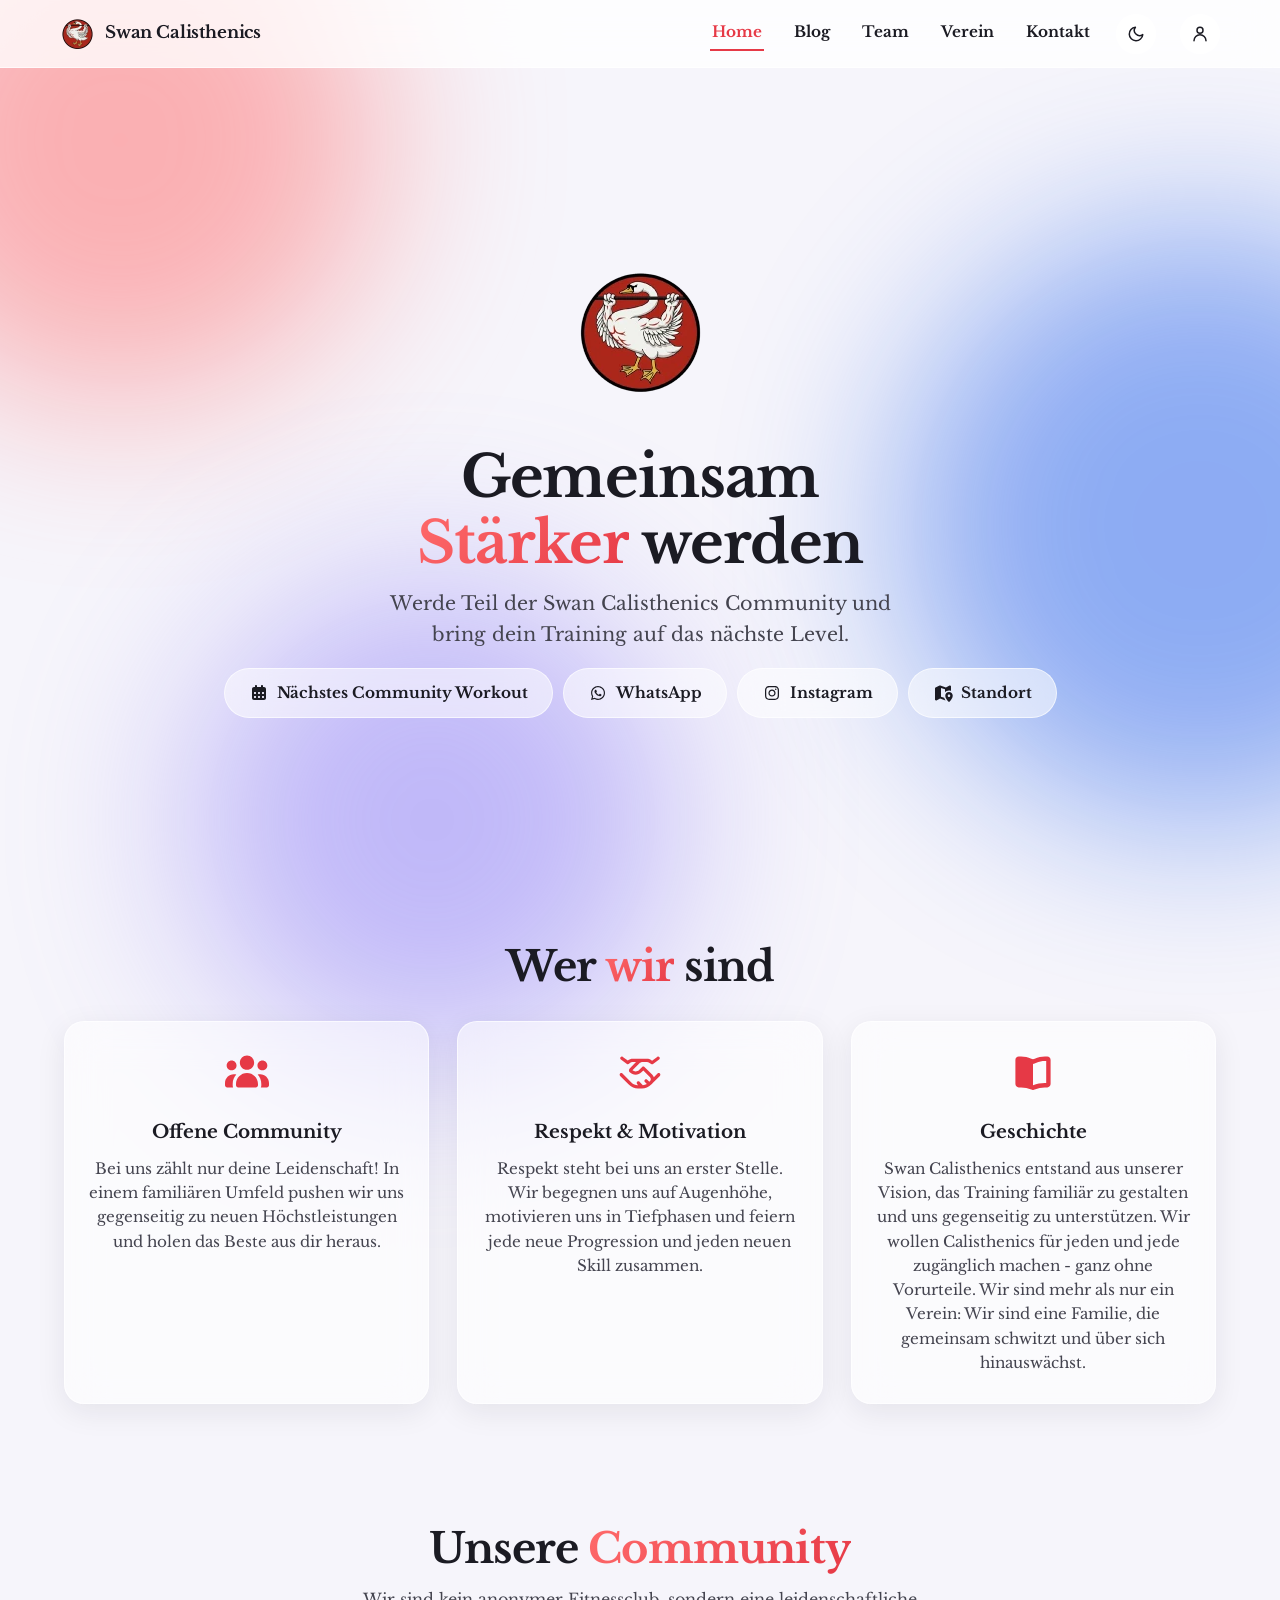
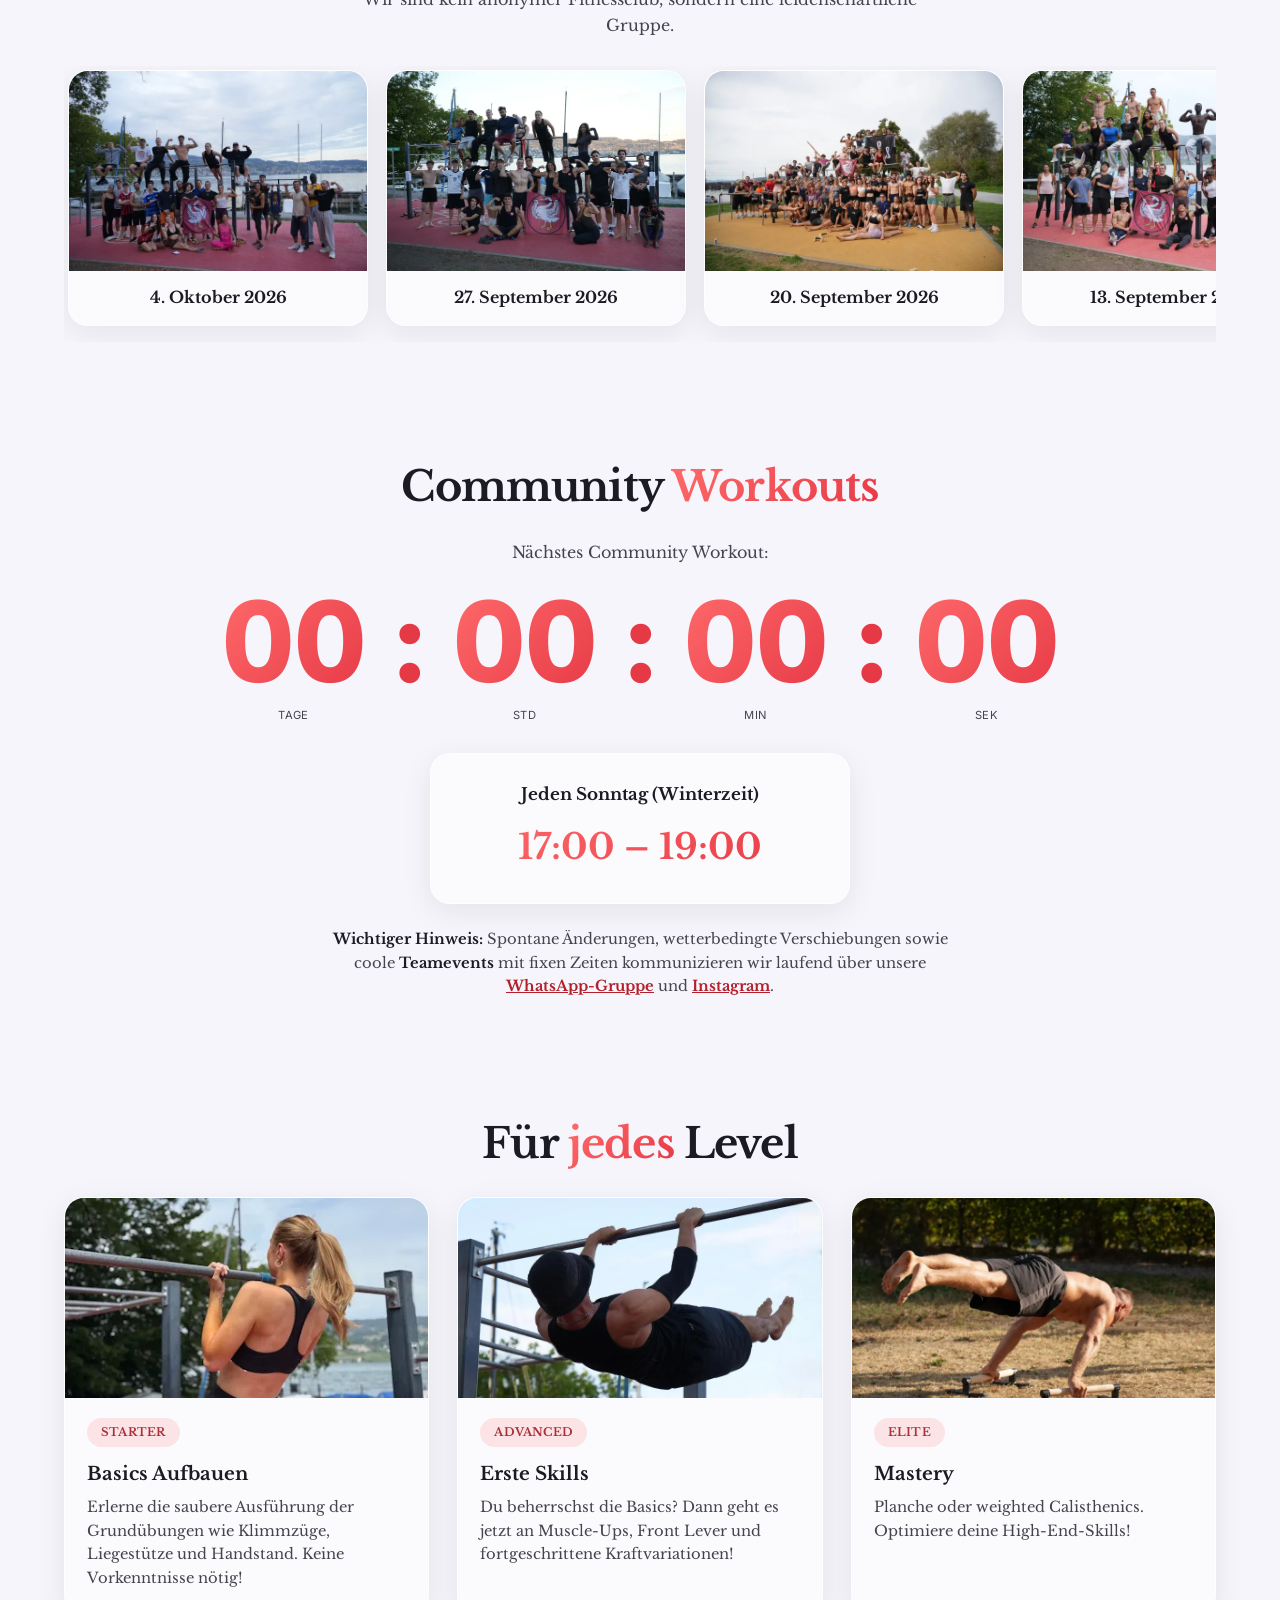
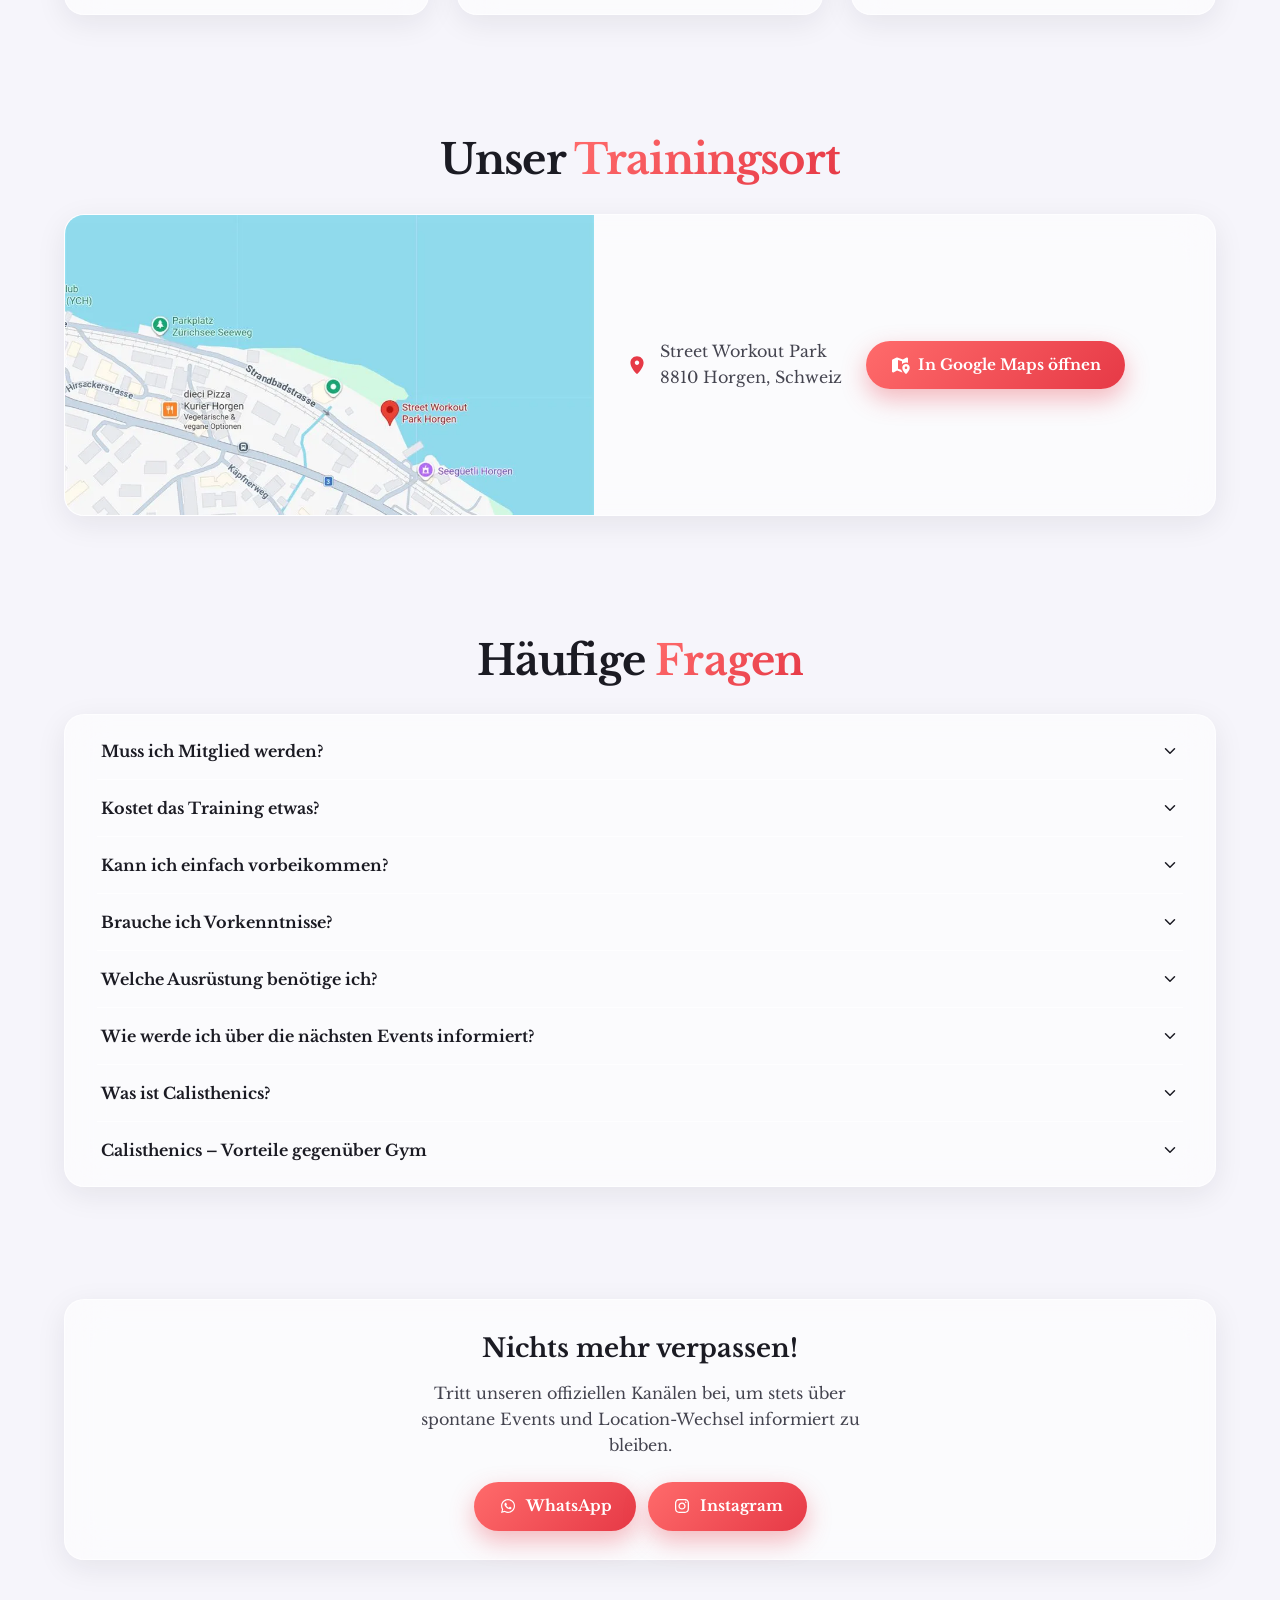
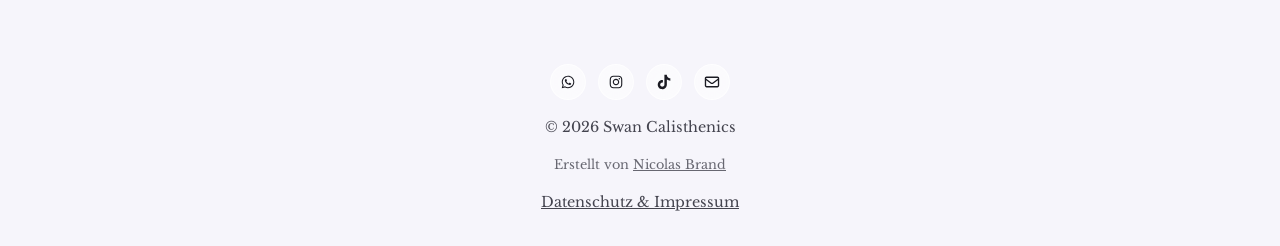
==== commit b7b1ee37: "Footer: Name verlinkt auf Portfolio" ====
--- a/index.html
+++ b/index.html
@@ -353,7 +353,7 @@
             </a>
         </div>
         <p>&copy; 2026 Swan Calisthenics</p>
-        <p style="font-size: 0.8rem; opacity: 0.8;">Erstellt von Nicolas Brand</p>
+        <p style="font-size: 0.8rem; opacity: 0.8;">Erstellt von <a class="footer-credit-link" href="https://n-brand.github.io/portfolio/" target="_blank" rel="noopener">Nicolas Brand</a></p>
         <ul class="footer-links">
             <li><a href="pages/rechtliches.html">Datenschutz & Impressum</a></li>
         </ul>
--- a/css/components.css
+++ b/css/components.css
@@ -1430,6 +1430,14 @@
     color: var(--accent-text);
 }
 
+.footer-credit-link {
+    text-decoration: underline;
+}
+
+.footer-credit-link:hover {
+    color: var(--accent-text);
+}
+
 .footer-social {
     display: flex;
     gap: 12px;
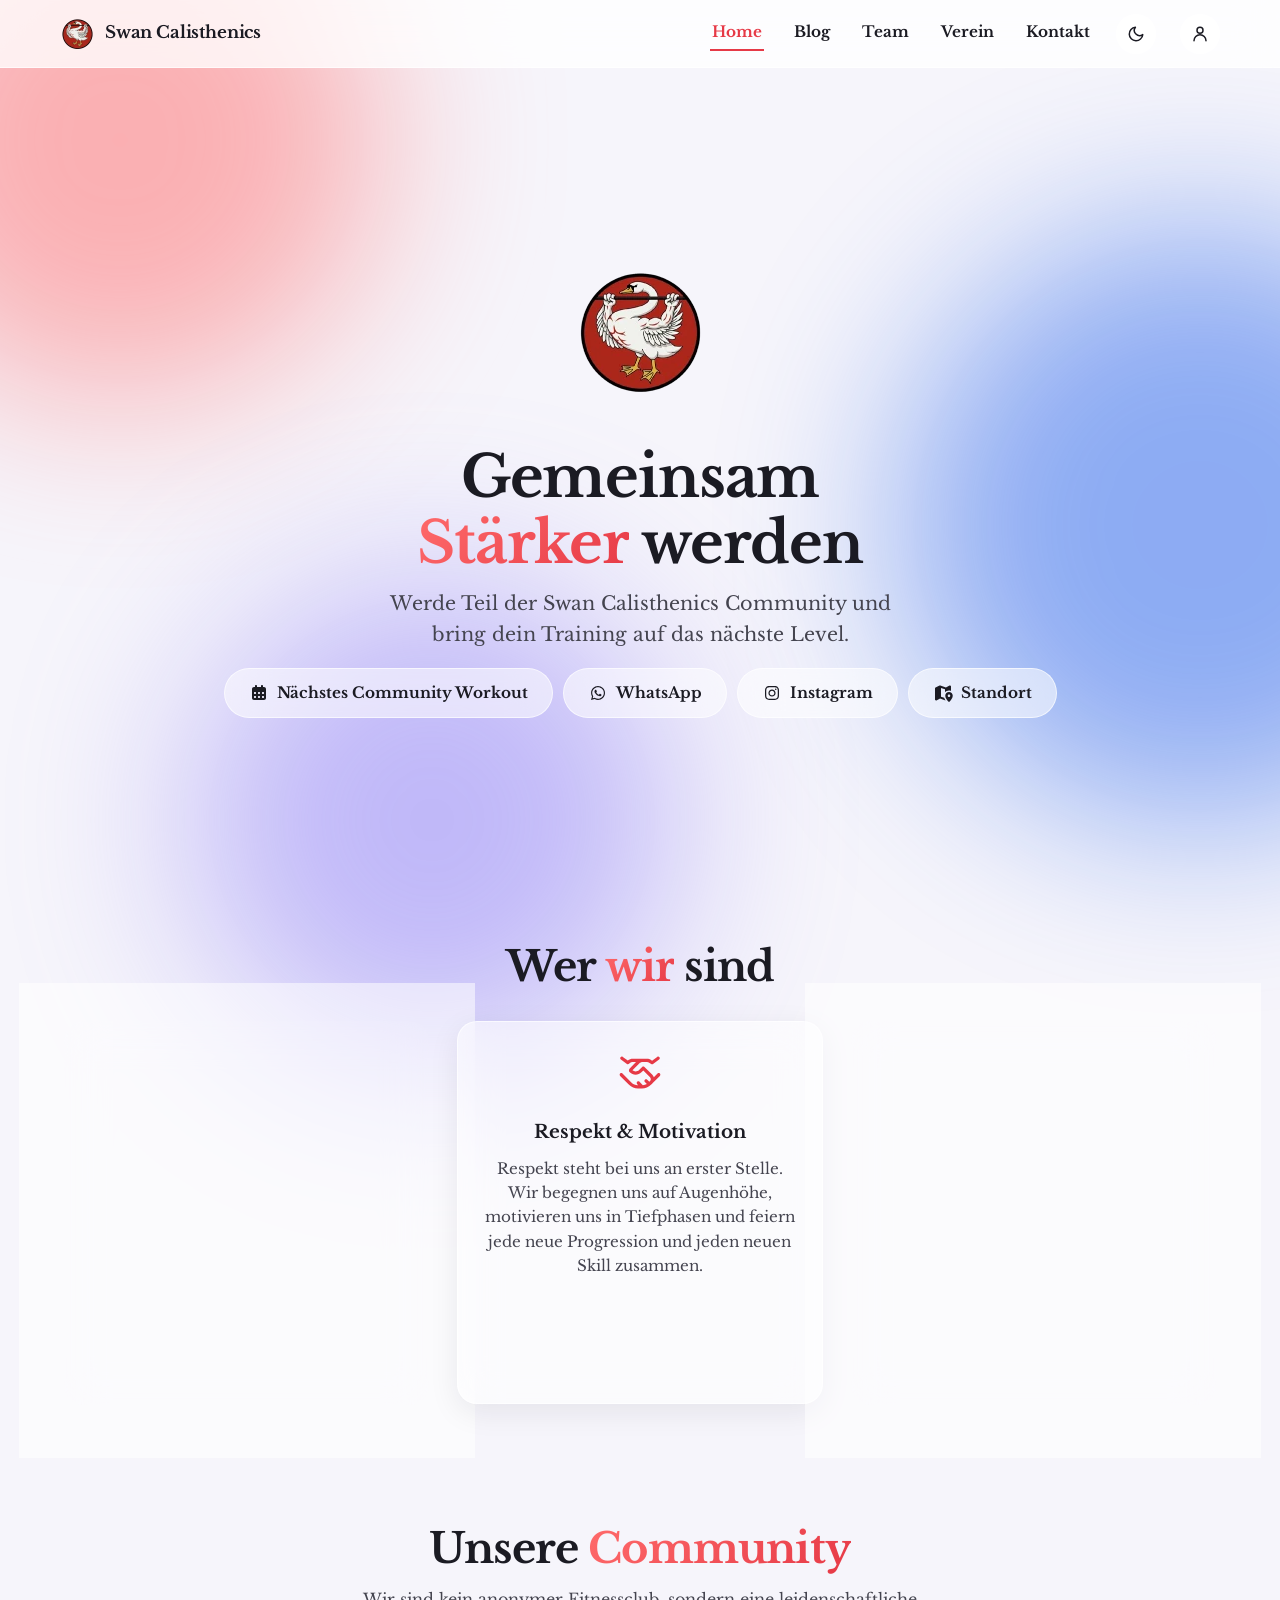
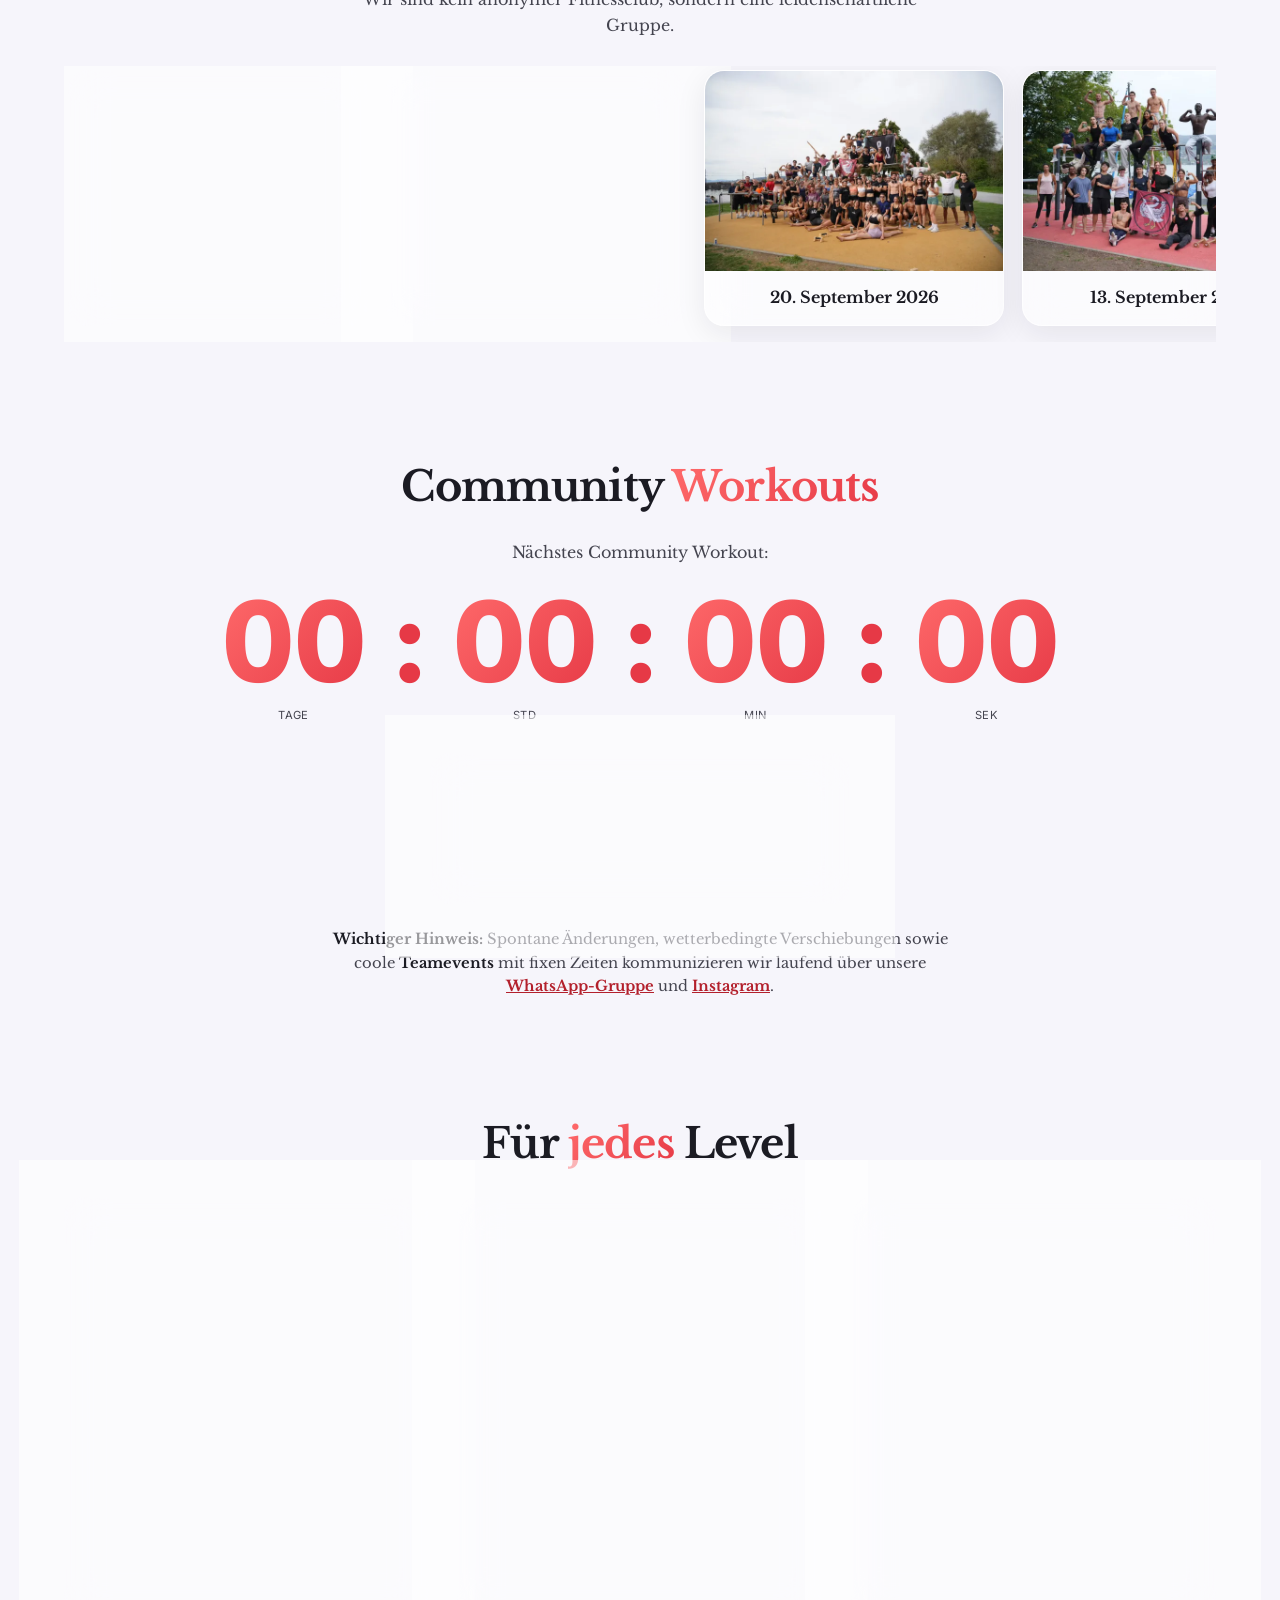
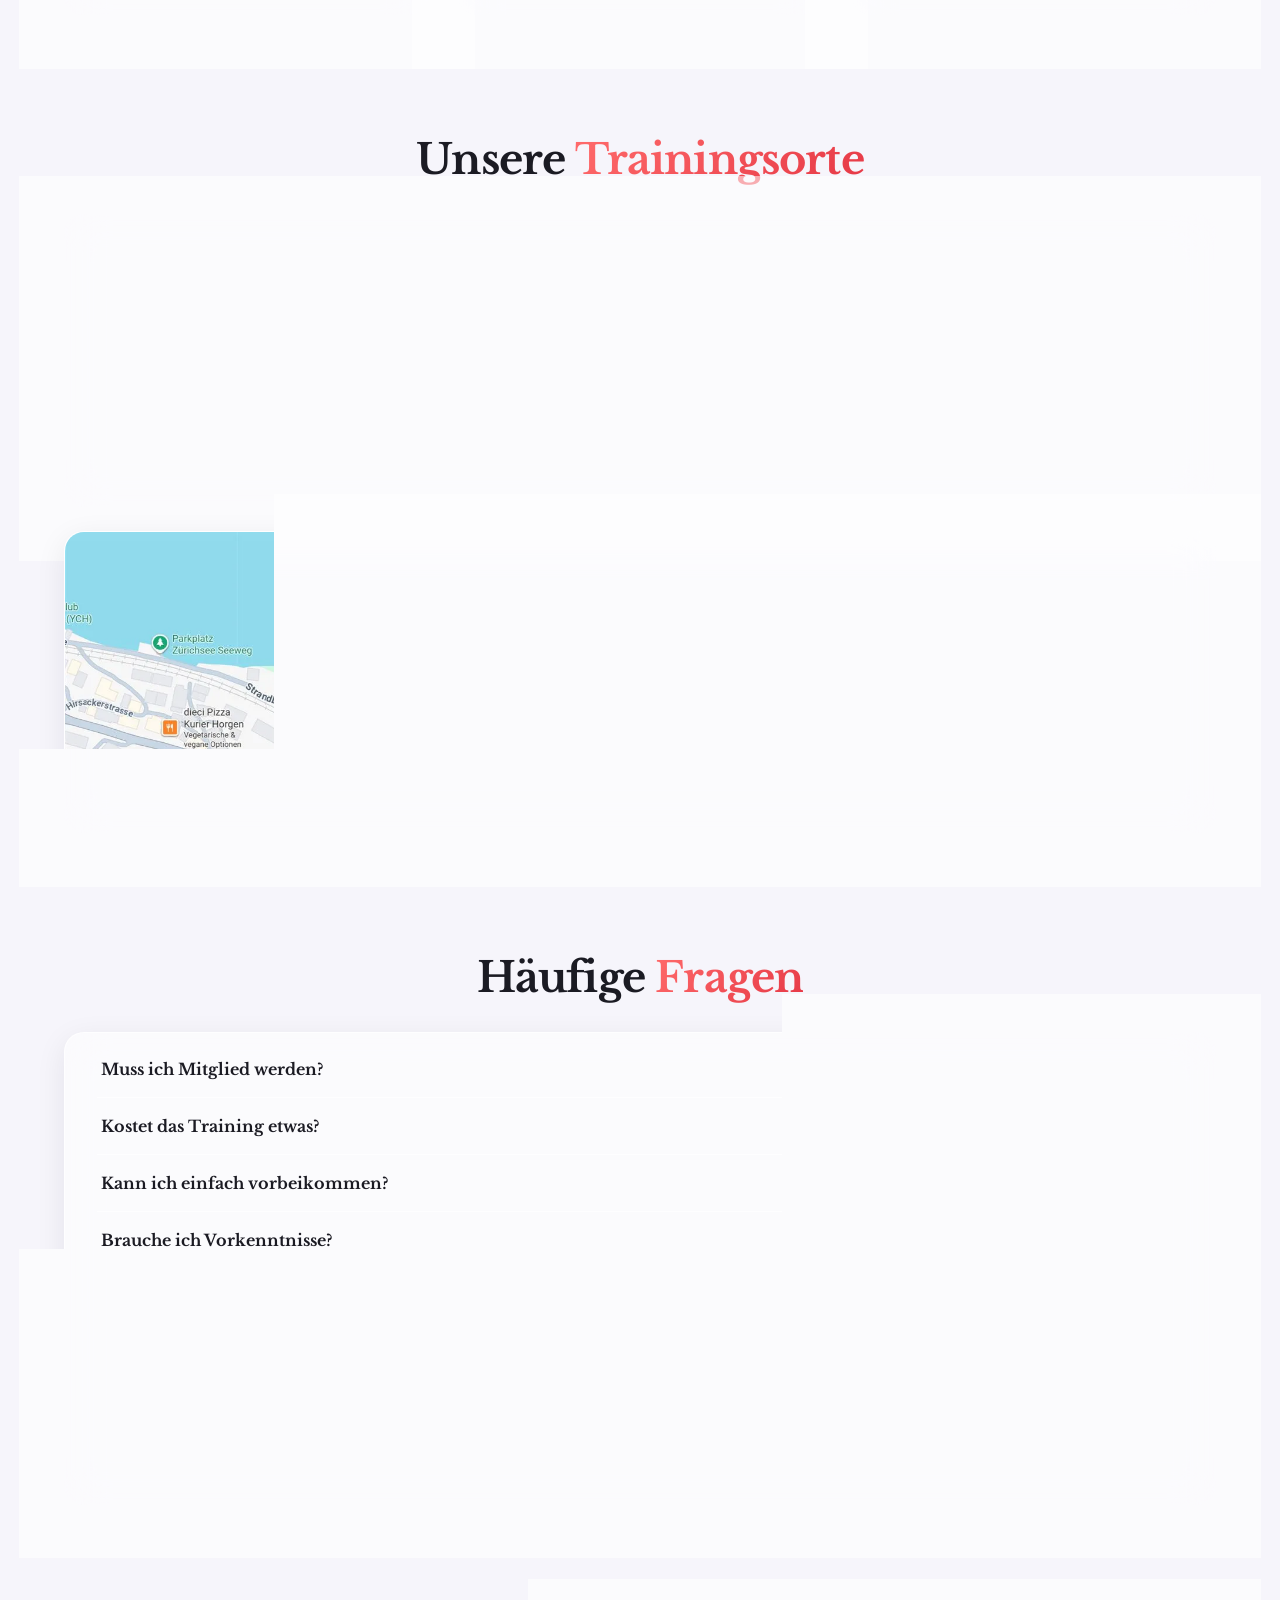
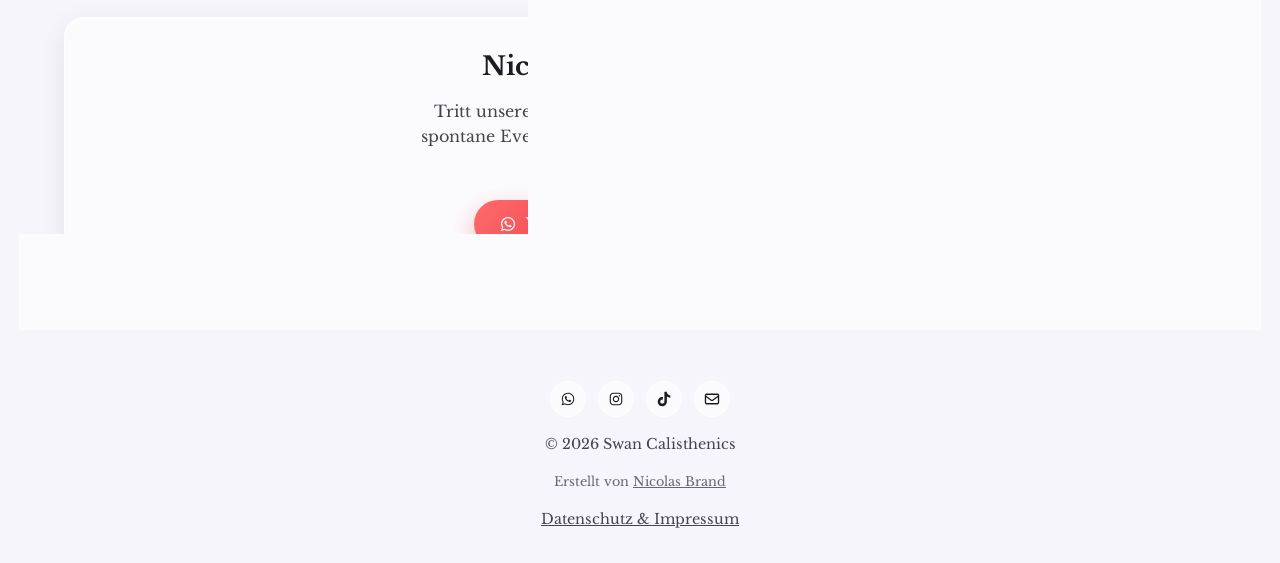
==== commit f5ffc860: "Winter-Trainingsort Halle Au, Sonntag 18-20 Uhr, Hallenregeln und Parkplatz" ====
--- a/index.html
+++ b/index.html
@@ -43,7 +43,7 @@
         "@context": "https://schema.org",
         "@type": "SportsClub",
         "name": "Swan Calisthenics",
-        "description": "Verein und offene Calisthenics-Community in Horgen. Kostenloses Outdoor-Training für jedes Level, jeden Sonntag von 17 bis 19 Uhr (Winterzeit) im Street Workout Park Horgen.",
+        "description": "Verein und offene Calisthenics-Community in Horgen. Kostenloses Training für jedes Level, jeden Sonntag von 18 bis 20 Uhr: im Winter in der Halle des Schulhauses Steinacher in Au (ZH), im Sommer im Street Workout Park Horgen.",
         "url": "https://swancalisthenics.ch/",
         "logo": "https://swancalisthenics.ch/assets/images/logo.png",
         "image": "https://swancalisthenics.ch/assets/images/community/Gruppenbild_30.8.2026_gross.jpg",
@@ -68,8 +68,8 @@
         "openingHoursSpecification": {
             "@type": "OpeningHoursSpecification",
             "dayOfWeek": "https://schema.org/Sunday",
-            "opens": "17:00",
-            "closes": "19:00"
+            "opens": "18:00",
+            "closes": "20:00"
         },
         "sameAs": [
             "https://www.instagram.com/swancalisthenics/",
@@ -181,8 +181,8 @@
             <p class="countdown-live" id="countdown-live" hidden>Training läuft gerade 🔥</p>
         </div>
         <div class="glass-card time-card">
-            <div class="time-day">Jeden Sonntag (Winterzeit)</div>
-            <div class="time-hours">17:00 – 19:00</div>
+            <div class="time-day">Jeden Sonntag (Winter: Halle in Au)</div>
+            <div class="time-hours">18:00 – 20:00</div>
         </div>
         <p class="times-note"><strong>Wichtiger Hinweis:</strong> Spontane Änderungen, wetterbedingte Verschiebungen sowie coole <strong>Teamevents</strong> mit fixen Zeiten kommunizieren wir laufend über unsere <a href="https://chat.whatsapp.com/Lu1Yxhse5a75IWVzupbcaQ?mode=gi_t" target="_blank" rel="noopener">WhatsApp-Gruppe</a> und <a href="https://www.instagram.com/swancalisthenics/" target="_blank" rel="noopener">Instagram</a>.</p>
     </section>
@@ -218,14 +218,34 @@
         </div>
     </section>
 
-    <!-- STANDORT -->
+    <!-- STANDORT: im Winter Halle in Au, im Sommer Street Workout Park Horgen -->
     <section id="location" data-section="location" class="section">
-        <h2 class="section-title">Unser <span class="accent">Trainingsort</span></h2>
-        <div class="glass-card location-card">
-            <img src="assets/images/standort.webp" alt="Street Workout Park Karte Standort" loading="lazy" class="location-map-img">
-            <div class="location-details">
-                <p class="location-address"><span class="icon icon-location-dot" aria-hidden="true"></span>Street Workout Park<br>8810 Horgen, Schweiz</p>
-                <a href="https://maps.google.com/?q=Street Workout Park Horgen+8810+Horgen" target="_blank" rel="noopener" class="btn btn-primary"><span class="icon icon-map-location-dot btn-icon" aria-hidden="true"></span>In Google Maps öffnen</a>
+        <h2 class="section-title">Unsere <span class="accent">Trainingsorte</span></h2>
+        <div class="location-list">
+            <div class="glass-card location-card location-card-text">
+                <div class="location-details">
+                    <div class="location-info">
+                        <span class="badge badge-category">Winter · Halle</span>
+                        <p class="location-address"><span class="icon icon-location-dot" aria-hidden="true"></span>Halle Schulhaus Steinacher<br>Alte Steinacherstrasse 30<br>8804 Au (ZH), Schweiz</p>
+                        <p class="location-note"><strong>Parkieren:</strong> entlang der Zufahrt beim Sportplatz, östlich vom Schulhaus.</p>
+                        <ul class="location-rules">
+                            <li>Nur Flüssigchalk, kein Pulverchalk</li>
+                            <li>Schuhe mit weissen Sohlen oder in Socken, keine schwarzen Sohlen</li>
+                            <li>Kein Essen in der Halle, Wasserflasche ist okay</li>
+                        </ul>
+                    </div>
+                    <a href="https://maps.google.com/?q=Alte+Steinacherstrasse+30,+8804+Au" target="_blank" rel="noopener" class="btn btn-primary"><span class="icon icon-map-location-dot btn-icon" aria-hidden="true"></span>In Google Maps öffnen</a>
+                </div>
+            </div>
+            <div class="glass-card location-card">
+                <img src="assets/images/standort.webp" alt="Street Workout Park Karte Standort" loading="lazy" class="location-map-img">
+                <div class="location-details">
+                    <div class="location-info">
+                        <span class="badge badge-category">Sommer · Draussen</span>
+                        <p class="location-address"><span class="icon icon-location-dot" aria-hidden="true"></span>Street Workout Park<br>8810 Horgen, Schweiz</p>
+                    </div>
+                    <a href="https://maps.google.com/?q=Street Workout Park Horgen+8810+Horgen" target="_blank" rel="noopener" class="btn btn-primary"><span class="icon icon-map-location-dot btn-icon" aria-hidden="true"></span>In Google Maps öffnen</a>
+                </div>
             </div>
         </div>
     </section>
@@ -240,7 +260,7 @@
             </div>
             <div class="faq-item">
                 <button class="faq-trigger">Kostet das Training etwas? <svg class="chev" viewBox="0 0 24 24" fill="none"><path d="M6 9l6 6 6-6" stroke="currentColor" stroke-width="2" stroke-linecap="round" stroke-linejoin="round"/></svg></button>
-                <div class="faq-content"><p>Das Training ist kostenlos. Da wir den öffentlichen Street Workout Park nutzen, fallen keine Gebühren an.</p></div>
+                <div class="faq-content"><p>Das Training ist kostenlos. Im Winter trainieren wir in der Halle in Au, im Sommer im öffentlichen Street Workout Park in Horgen.</p></div>
             </div>
             <div class="faq-item">
                 <button class="faq-trigger">Kann ich einfach vorbeikommen? <svg class="chev" viewBox="0 0 24 24" fill="none"><path d="M6 9l6 6 6-6" stroke="currentColor" stroke-width="2" stroke-linecap="round" stroke-linejoin="round"/></svg></button>
@@ -252,7 +272,7 @@
             </div>
             <div class="faq-item">
                 <button class="faq-trigger">Welche Ausrüstung benötige ich? <svg class="chev" viewBox="0 0 24 24" fill="none"><path d="M6 9l6 6 6-6" stroke="currentColor" stroke-width="2" stroke-linecap="round" stroke-linejoin="round"/></svg></button>
-                <div class="faq-content"><p>Bringe einfach sportliche, dem Wetter angepasste Kleidung und etwas zu trinken mit. Wer mag, kann eigene Trainingshandschuhe oder Chalk mitbringen, ist aber kein Muss.</p></div>
+                <div class="faq-content"><p>Bringe einfach sportliche, dem Wetter angepasste Kleidung und etwas zu trinken mit. Wer mag, kann eigene Trainingshandschuhe oder Chalk mitbringen, ist aber kein Muss. In der Halle bitte nur Flüssigchalk und Schuhe mit weissen Sohlen (oder Socken).</p></div>
             </div>
             <div class="faq-item">
                 <button class="faq-trigger">Wie werde ich über die nächsten Events informiert? <svg class="chev" viewBox="0 0 24 24" fill="none"><path d="M6 9l6 6 6-6" stroke="currentColor" stroke-width="2" stroke-linecap="round" stroke-linejoin="round"/></svg></button>
--- a/css/pages/home.css
+++ b/css/pages/home.css
@@ -370,6 +370,47 @@
     .location-card { flex-direction: row; align-items: center; }
     .location-map-img { width: 46%; height: 300px; flex-shrink: 0; }
     .location-details { padding: 24px 40px 24px 8px; flex-direction: row; align-items: center; justify-content: space-between; gap: 24px; }
+}
+
+/* Winter-Hallenkarte ohne Kartenbild + Sommerkarte untereinander */
+.location-list {
+    display: flex;
+    flex-direction: column;
+    gap: 24px;
+}
+
+.location-card-text .location-details {
+    padding: 28px 24px;
+}
+
+.location-info {
+    display: flex;
+    flex-direction: column;
+    align-items: flex-start;
+    gap: 12px;
+}
+
+.location-note {
+    color: var(--text-muted);
+    font-size: 0.92rem;
+}
+
+.location-note strong {
+    color: var(--text-primary);
+}
+
+.location-rules {
+    margin: 0;
+    list-style: disc;
+    padding-left: 20px;
+    color: var(--text-muted);
+    font-size: 0.92rem;
+    line-height: 1.6;
+}
+
+@media (min-width: 768px) {
+    .location-card-text .location-details { padding: 28px 40px; }
+    .location-card:not(.location-card-text) .location-details { flex-direction: column; align-items: flex-start; }
 }
 
 /* --- FAQ --- */
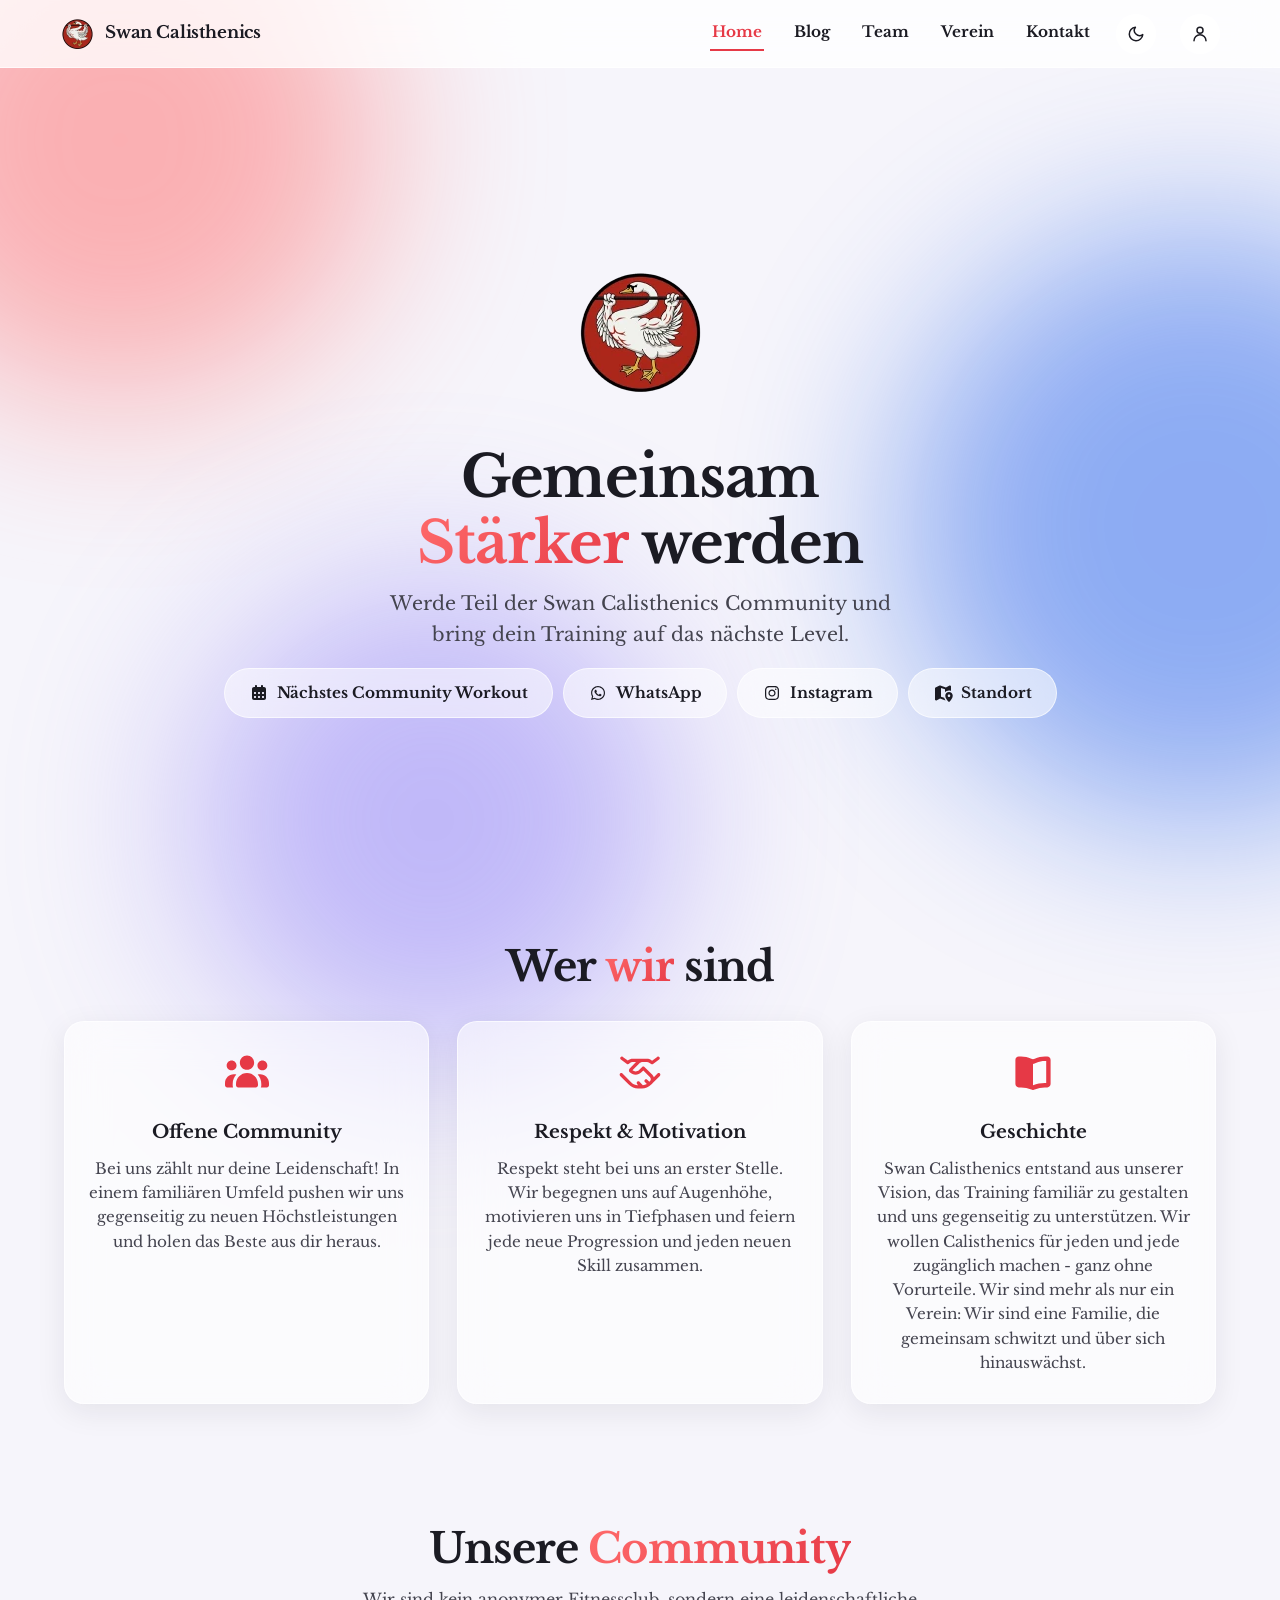
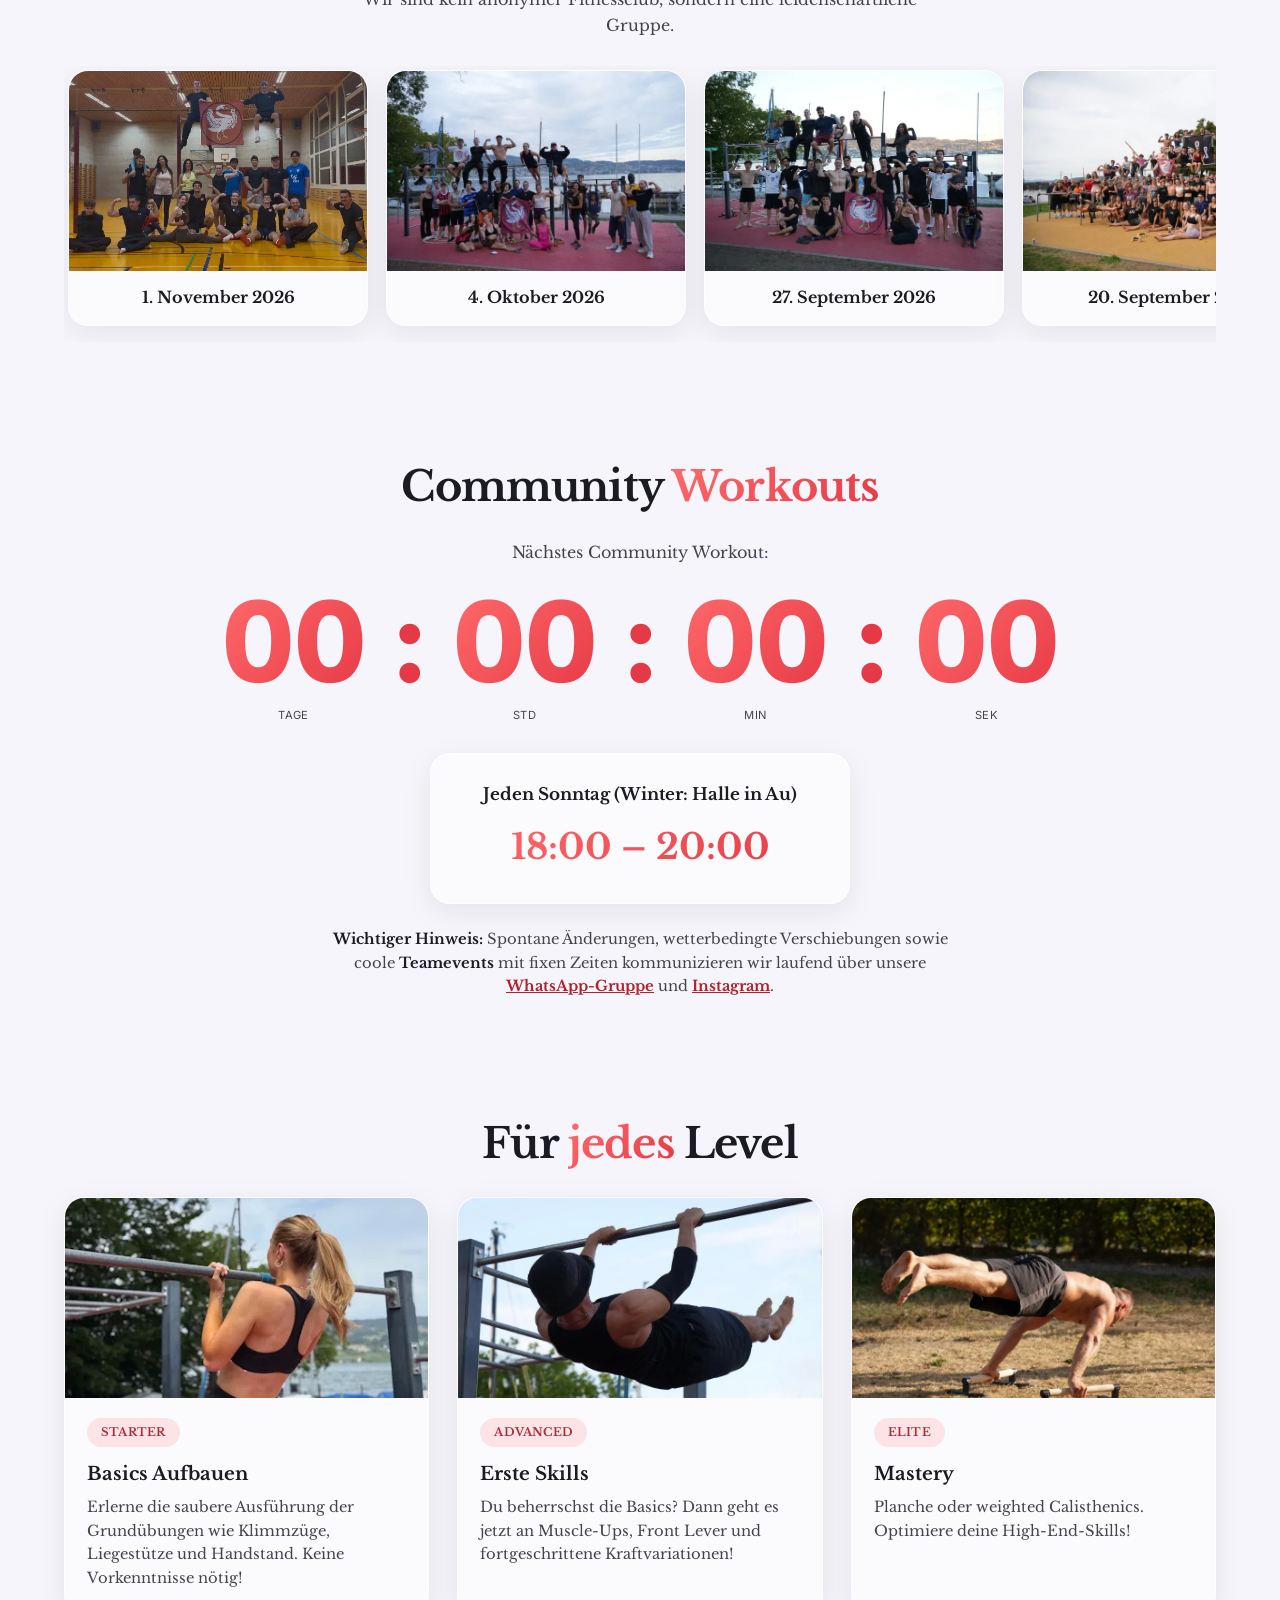
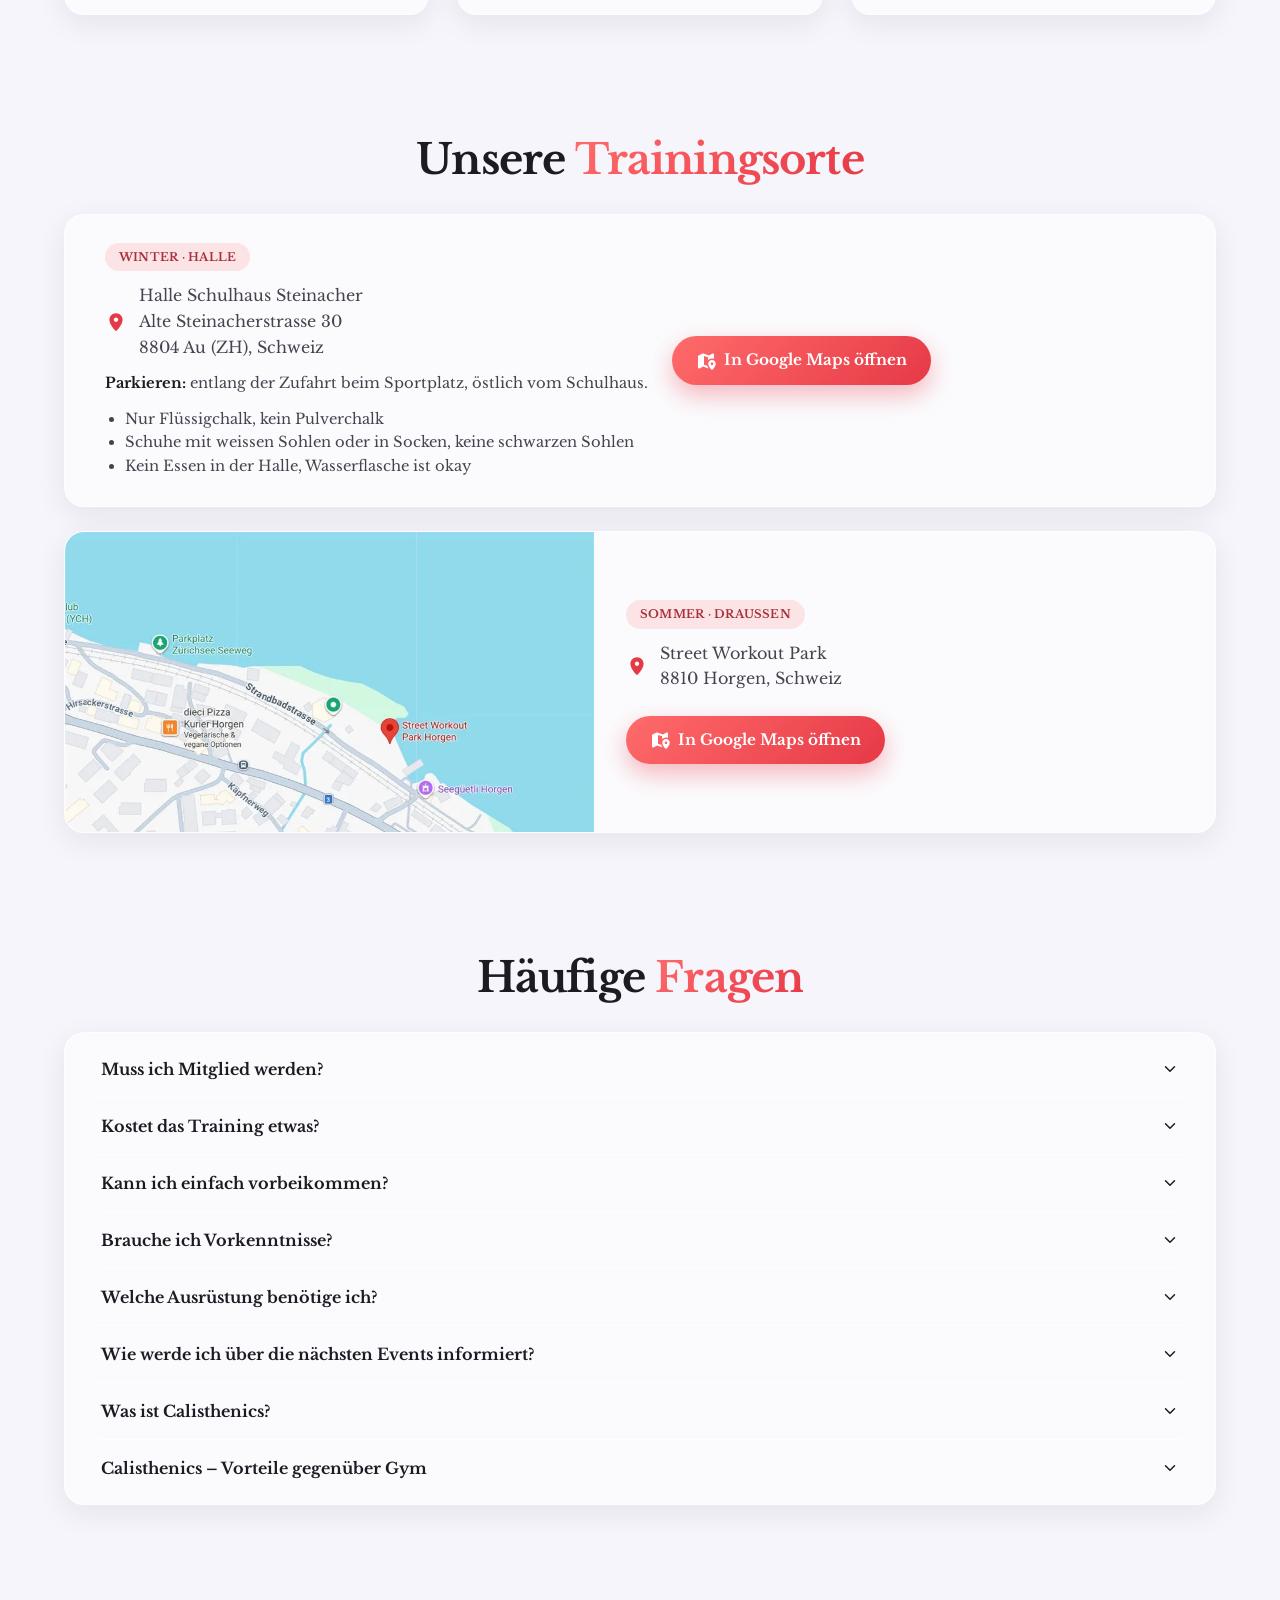
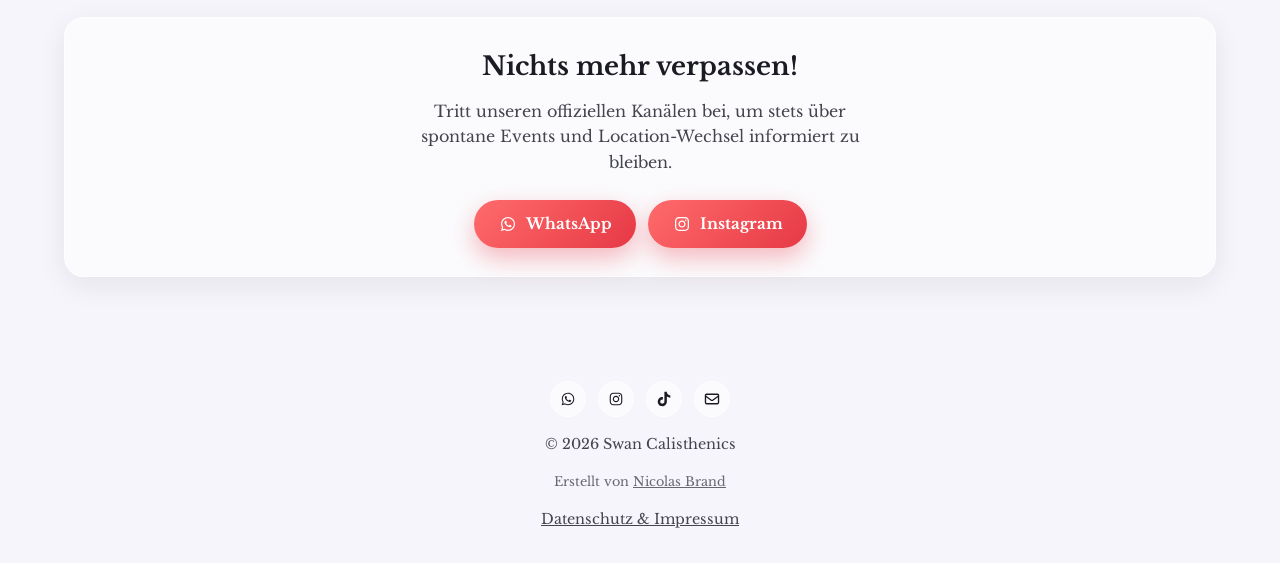
==== commit 2605e28b: "Gruppenbild vom 1.11.2026 (Halle Au) im Community-Slider" ====
--- a/index.html
+++ b/index.html
@@ -135,6 +135,7 @@
         <h2 class="section-title">Unsere <span class="accent">Community</span></h2>
         <p class="community-lead">Wir sind kein anonymer Fitnessclub, sondern eine leidenschaftliche Gruppe.</p>
         <div class="slider-track" role="region" aria-label="Bilder vergangener Community Workouts">
+            <figure class="glass-card slide"><img src="assets/images/community/Gruppenbild_1.11.2026_klein.webp" data-large="assets/images/community/Gruppenbild_1.11.2026_gross.jpg" alt="Community Workout vom 1. November 2026" loading="lazy" class="slide-img" data-caption="1. November 2026" tabindex="0" role="button" aria-label="Bild vom 1. November 2026 gross ansehen"><figcaption>1. November 2026</figcaption></figure>
             <figure class="glass-card slide"><img src="assets/images/community/Gruppenbild_4.10.2026_klein.webp" data-large="assets/images/community/Gruppenbild_4.10.2026_gross.jpg" alt="Community Workout vom 4. Oktober 2026" loading="lazy" class="slide-img" data-caption="4. Oktober 2026" tabindex="0" role="button" aria-label="Bild vom 4. Oktober 2026 gross ansehen"><figcaption>4. Oktober 2026</figcaption></figure>
             <figure class="glass-card slide"><img src="assets/images/community/Gruppenbild_27.9.2026_klein.webp" data-large="assets/images/community/Gruppenbild_27.9.2026_gross.jpg" alt="Community Workout vom 27. September 2026" loading="lazy" class="slide-img" data-caption="27. September 2026" tabindex="0" role="button" aria-label="Bild vom 27. September 2026 gross ansehen"><figcaption>27. September 2026</figcaption></figure>
             <figure class="glass-card slide"><img src="assets/images/community/Gruppenbild_20.9.2026_klein.webp" data-large="assets/images/community/Gruppenbild_20.9.2026_gross.jpg" alt="Community Workout vom 20. September 2026" loading="lazy" class="slide-img" data-caption="20. September 2026" tabindex="0" role="button" aria-label="Bild vom 20. September 2026 gross ansehen"><figcaption>20. September 2026</figcaption></figure>
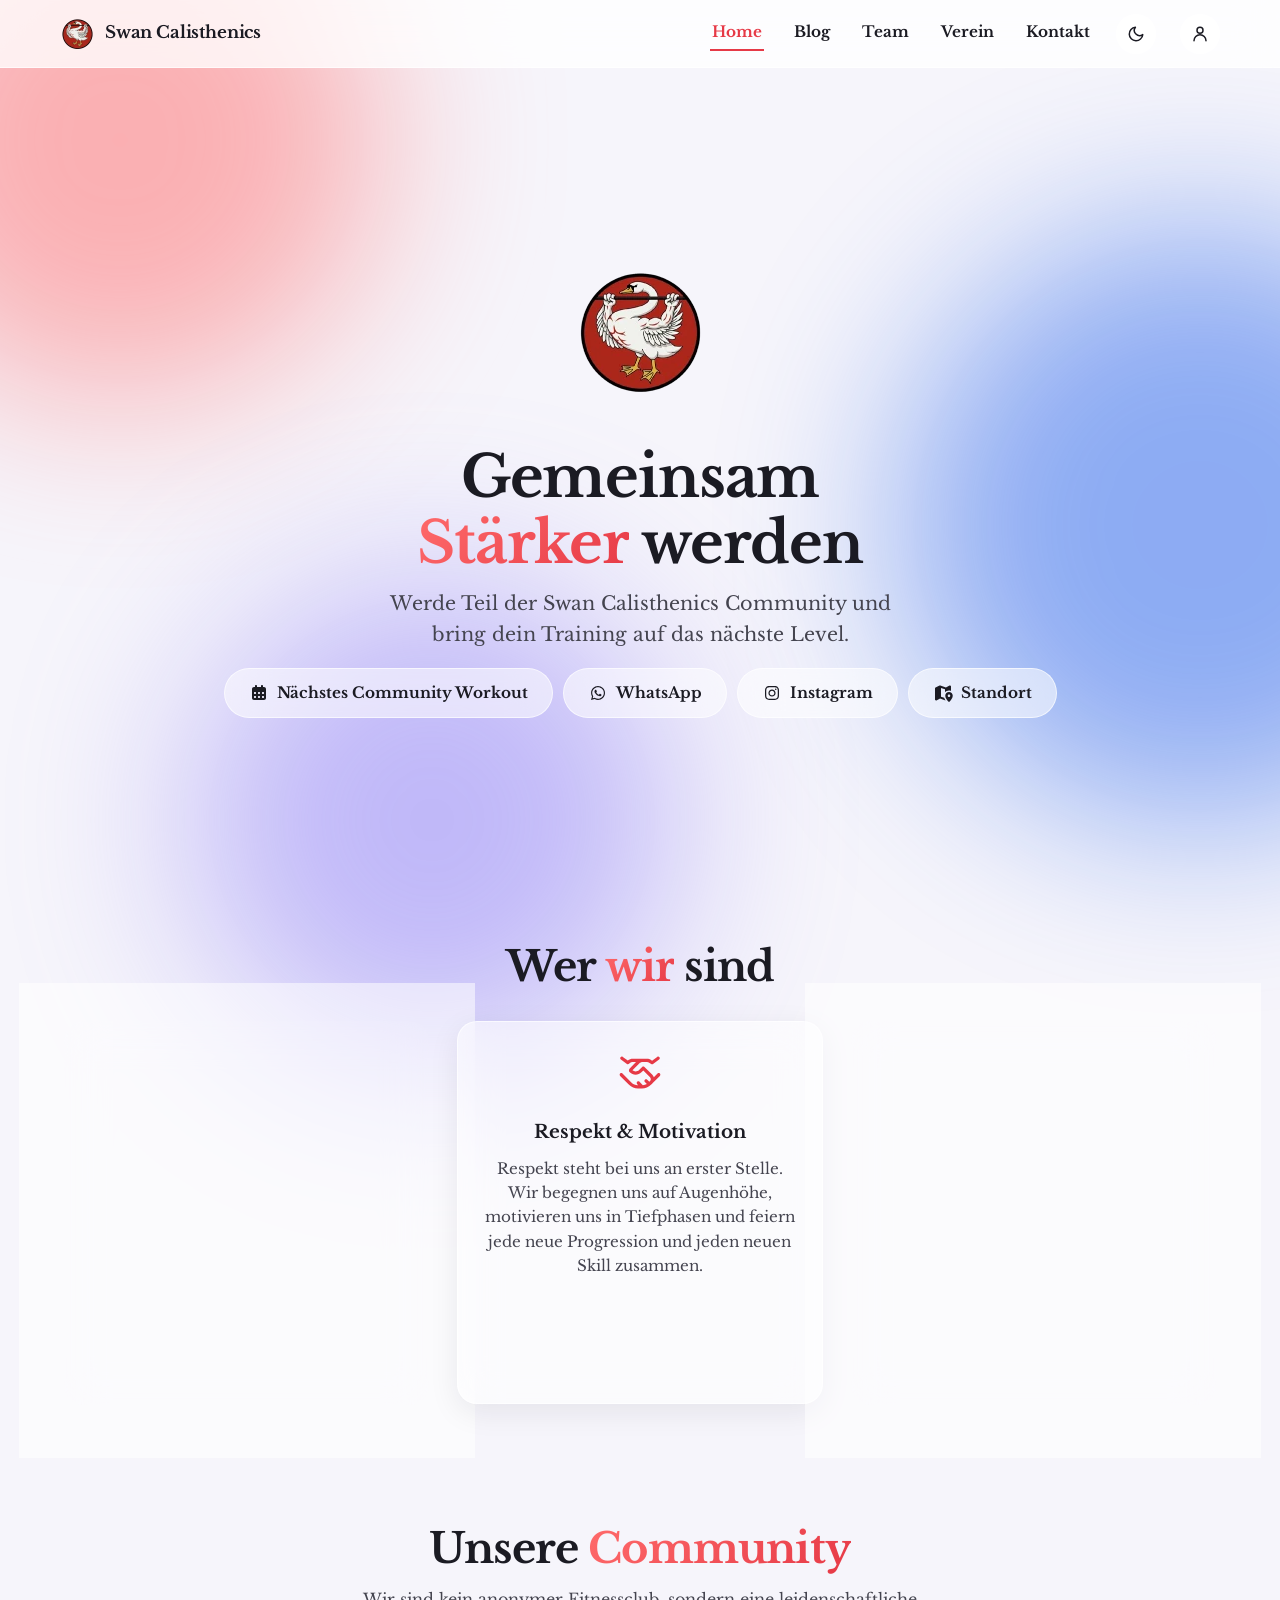
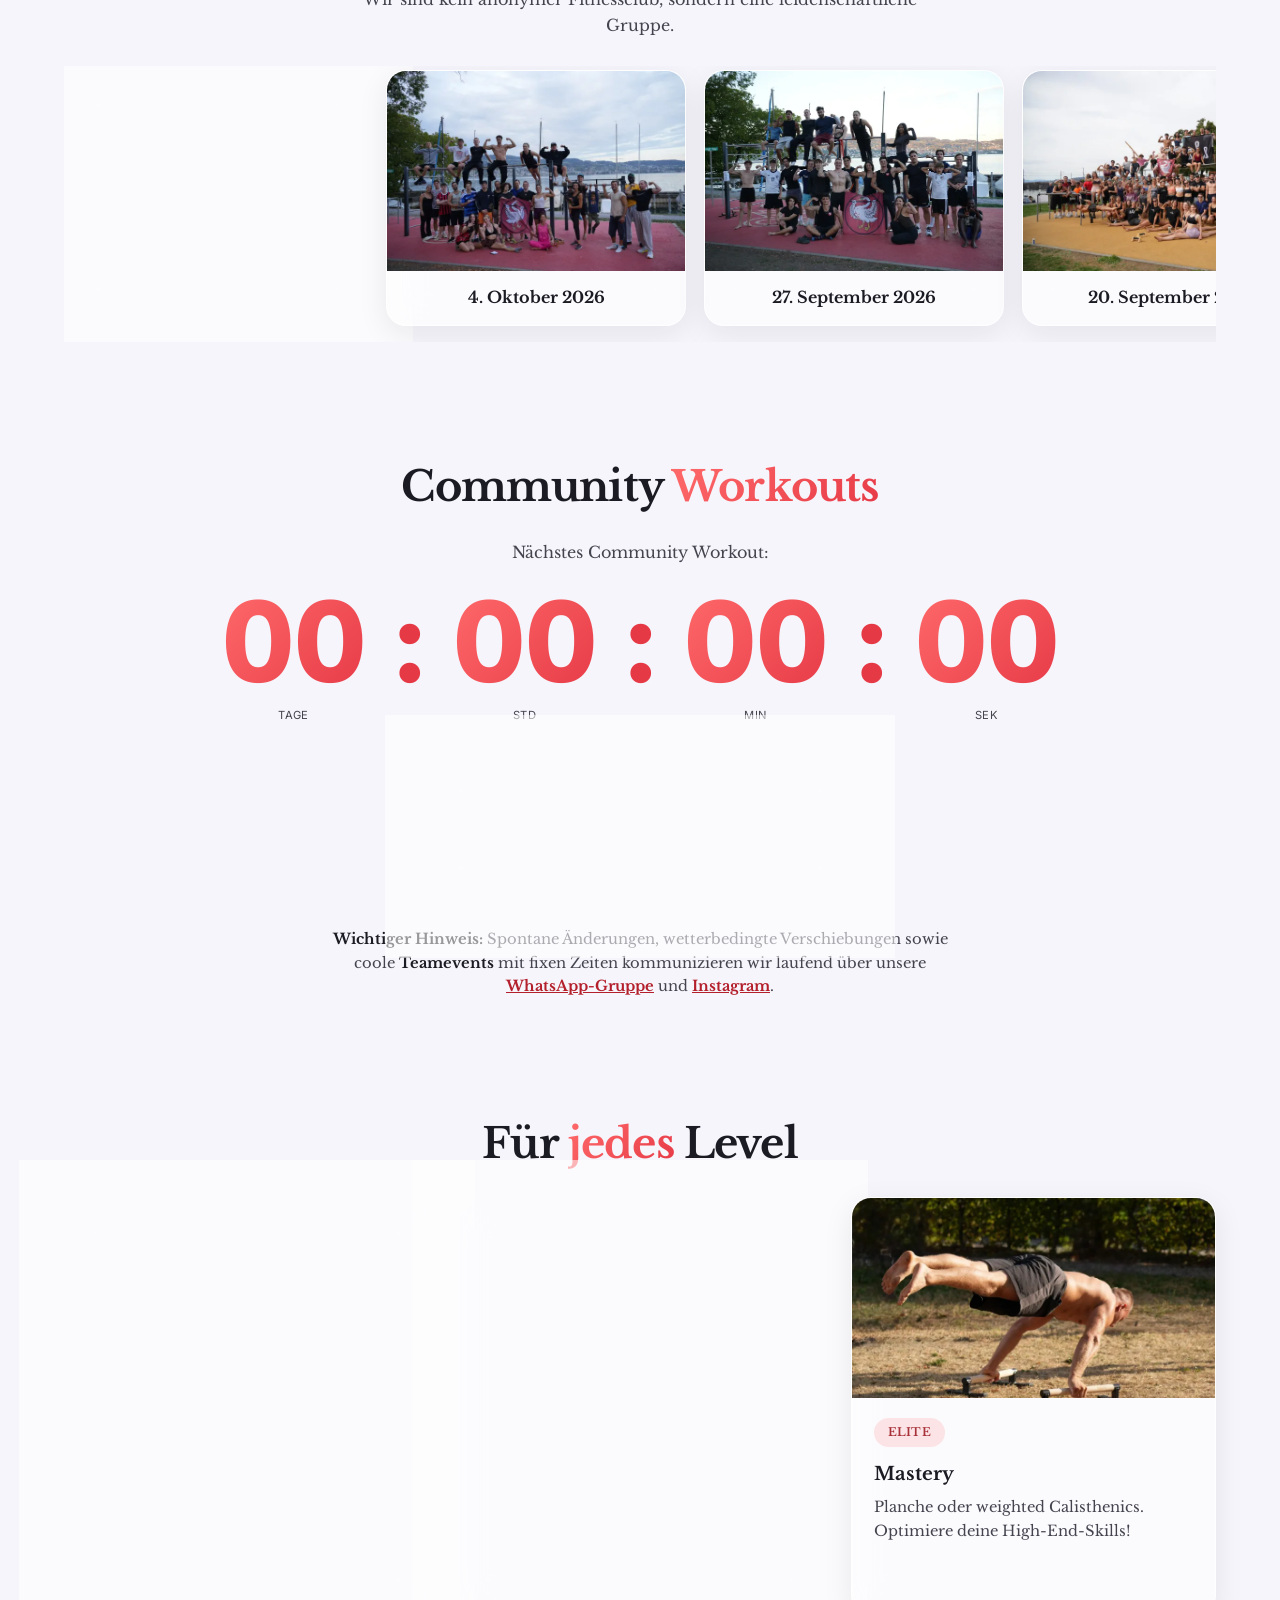
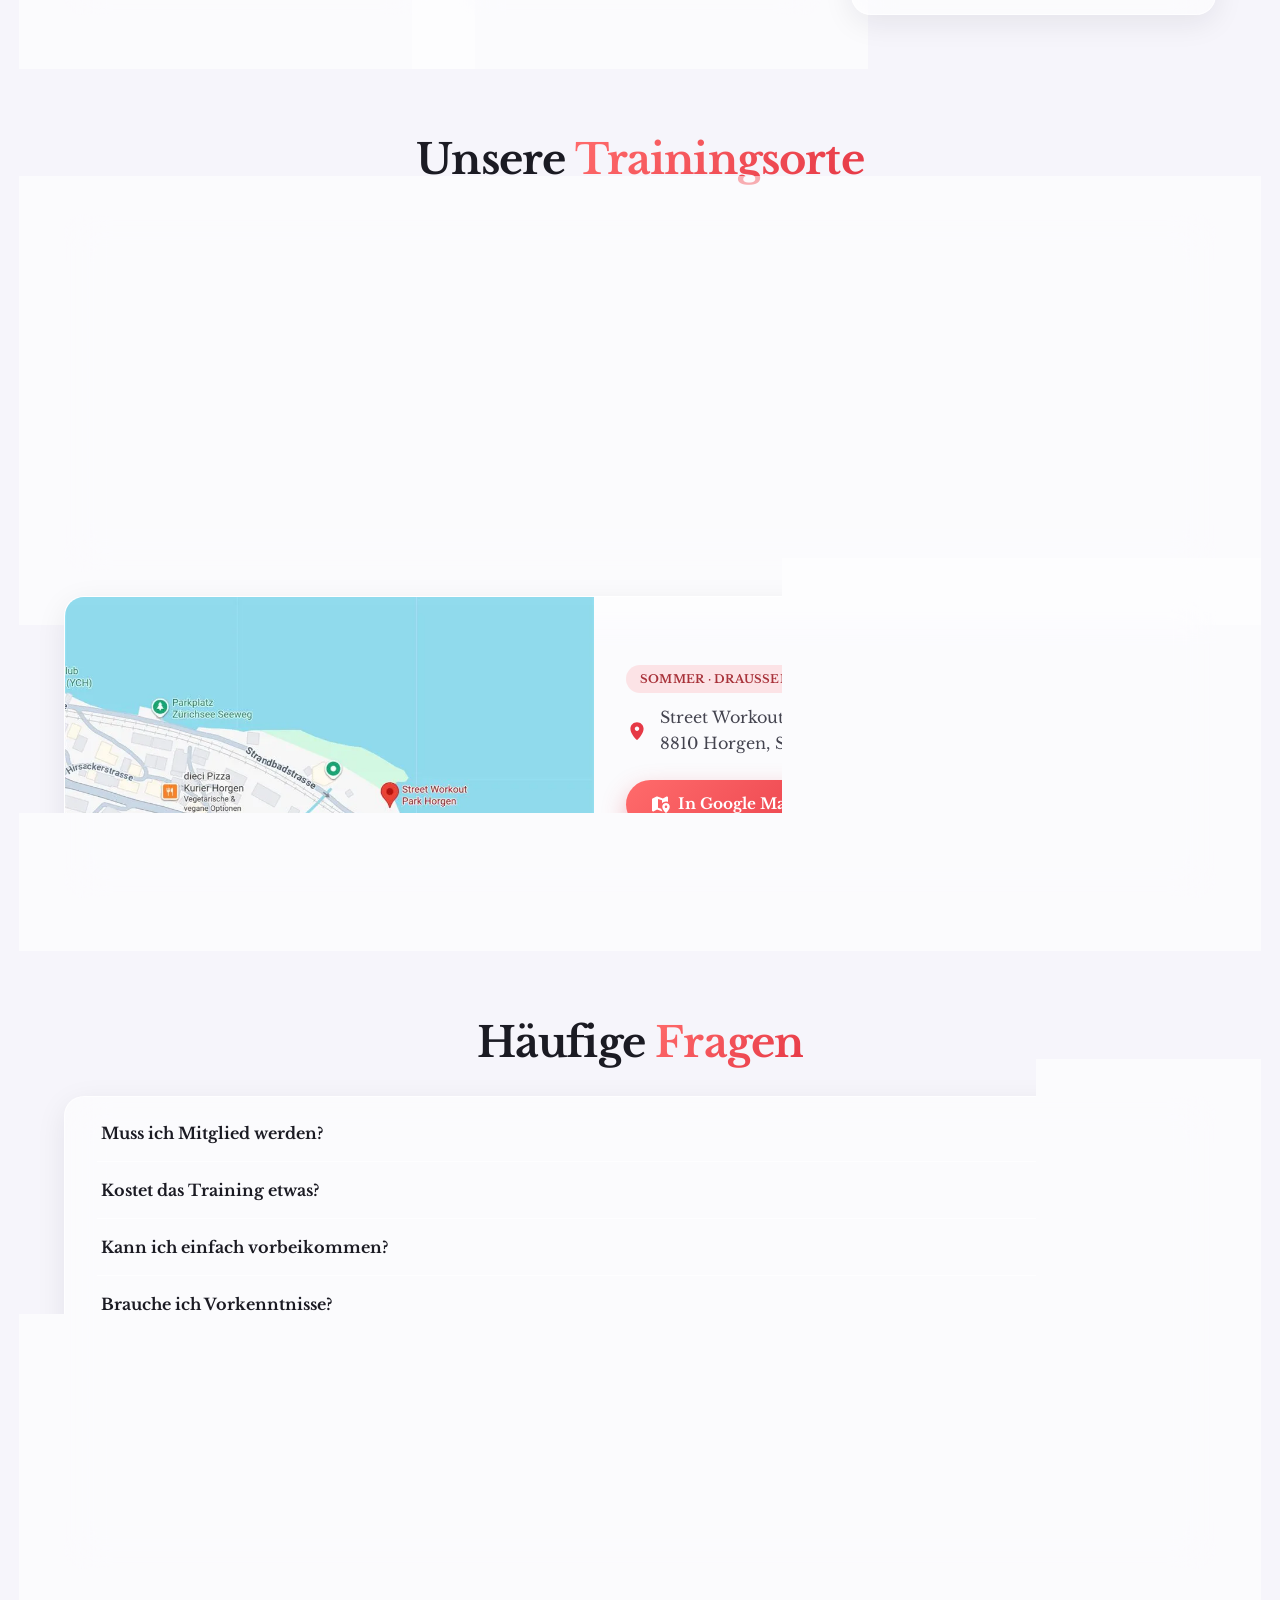
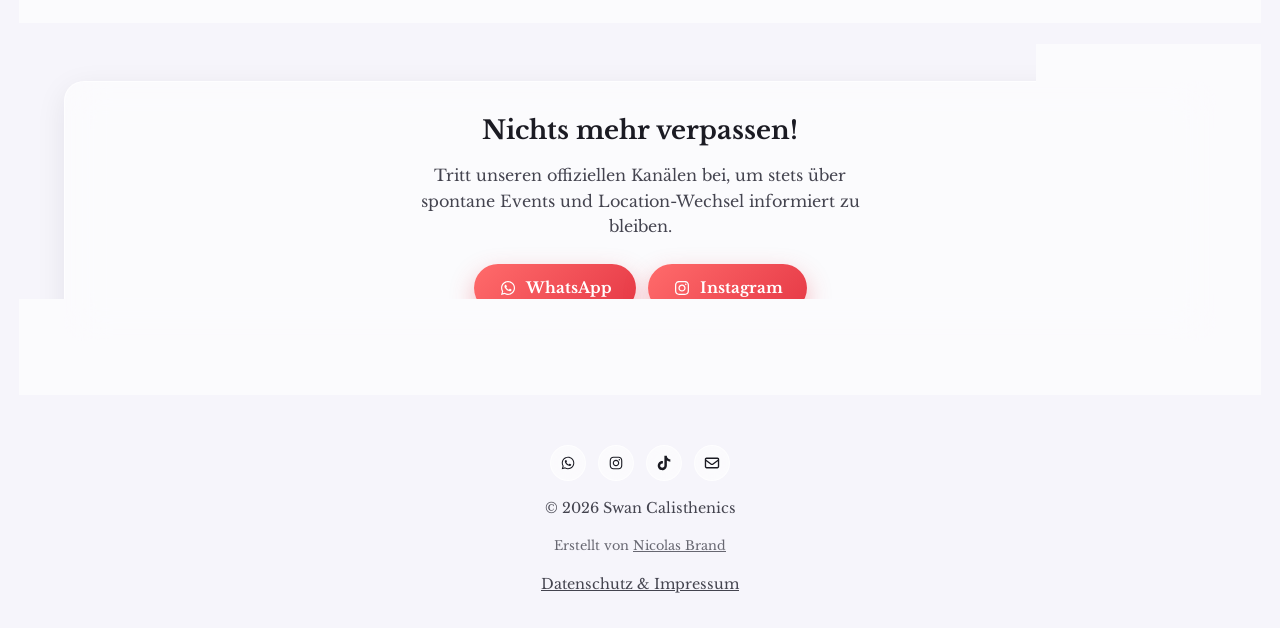
==== commit 17c6d7ed: "Winter-Karte mit Luftbild und eingekreistem Parkplatz" ====
--- a/index.html
+++ b/index.html
@@ -223,7 +223,8 @@
     <section id="location" data-section="location" class="section">
         <h2 class="section-title">Unsere <span class="accent">Trainingsorte</span></h2>
         <div class="location-list">
-            <div class="glass-card location-card location-card-text">
+            <div class="glass-card location-card">
+                <img src="assets/images/standort-winter.webp" alt="Luftbild Schulhaus Steinacher in Au mit eingekreistem Parkplatz beim Sportplatz" loading="lazy" class="location-map-img location-map-img-winter">
                 <div class="location-details">
                     <div class="location-info">
                         <span class="badge badge-category">Winter · Halle</span>
--- a/css/pages/home.css
+++ b/css/pages/home.css
@@ -372,15 +372,16 @@
     .location-details { padding: 24px 40px 24px 8px; flex-direction: row; align-items: center; justify-content: space-between; gap: 24px; }
 }
 
-/* Winter-Hallenkarte ohne Kartenbild + Sommerkarte untereinander */
+/* Parkplatz-Kreis liegt im unteren Bilddrittel - beim Zuschneiden sichtbar halten */
+.location-map-img-winter {
+    object-position: 50% 80%;
+}
+
+/* Winter- und Sommerkarte untereinander */
 .location-list {
     display: flex;
     flex-direction: column;
     gap: 24px;
-}
-
-.location-card-text .location-details {
-    padding: 28px 24px;
 }
 
 .location-info {
@@ -409,8 +410,7 @@
 }
 
 @media (min-width: 768px) {
-    .location-card-text .location-details { padding: 28px 40px; }
-    .location-card:not(.location-card-text) .location-details { flex-direction: column; align-items: flex-start; }
+    .location-card .location-details { flex-direction: column; align-items: flex-start; }
 }
 
 /* --- FAQ --- */
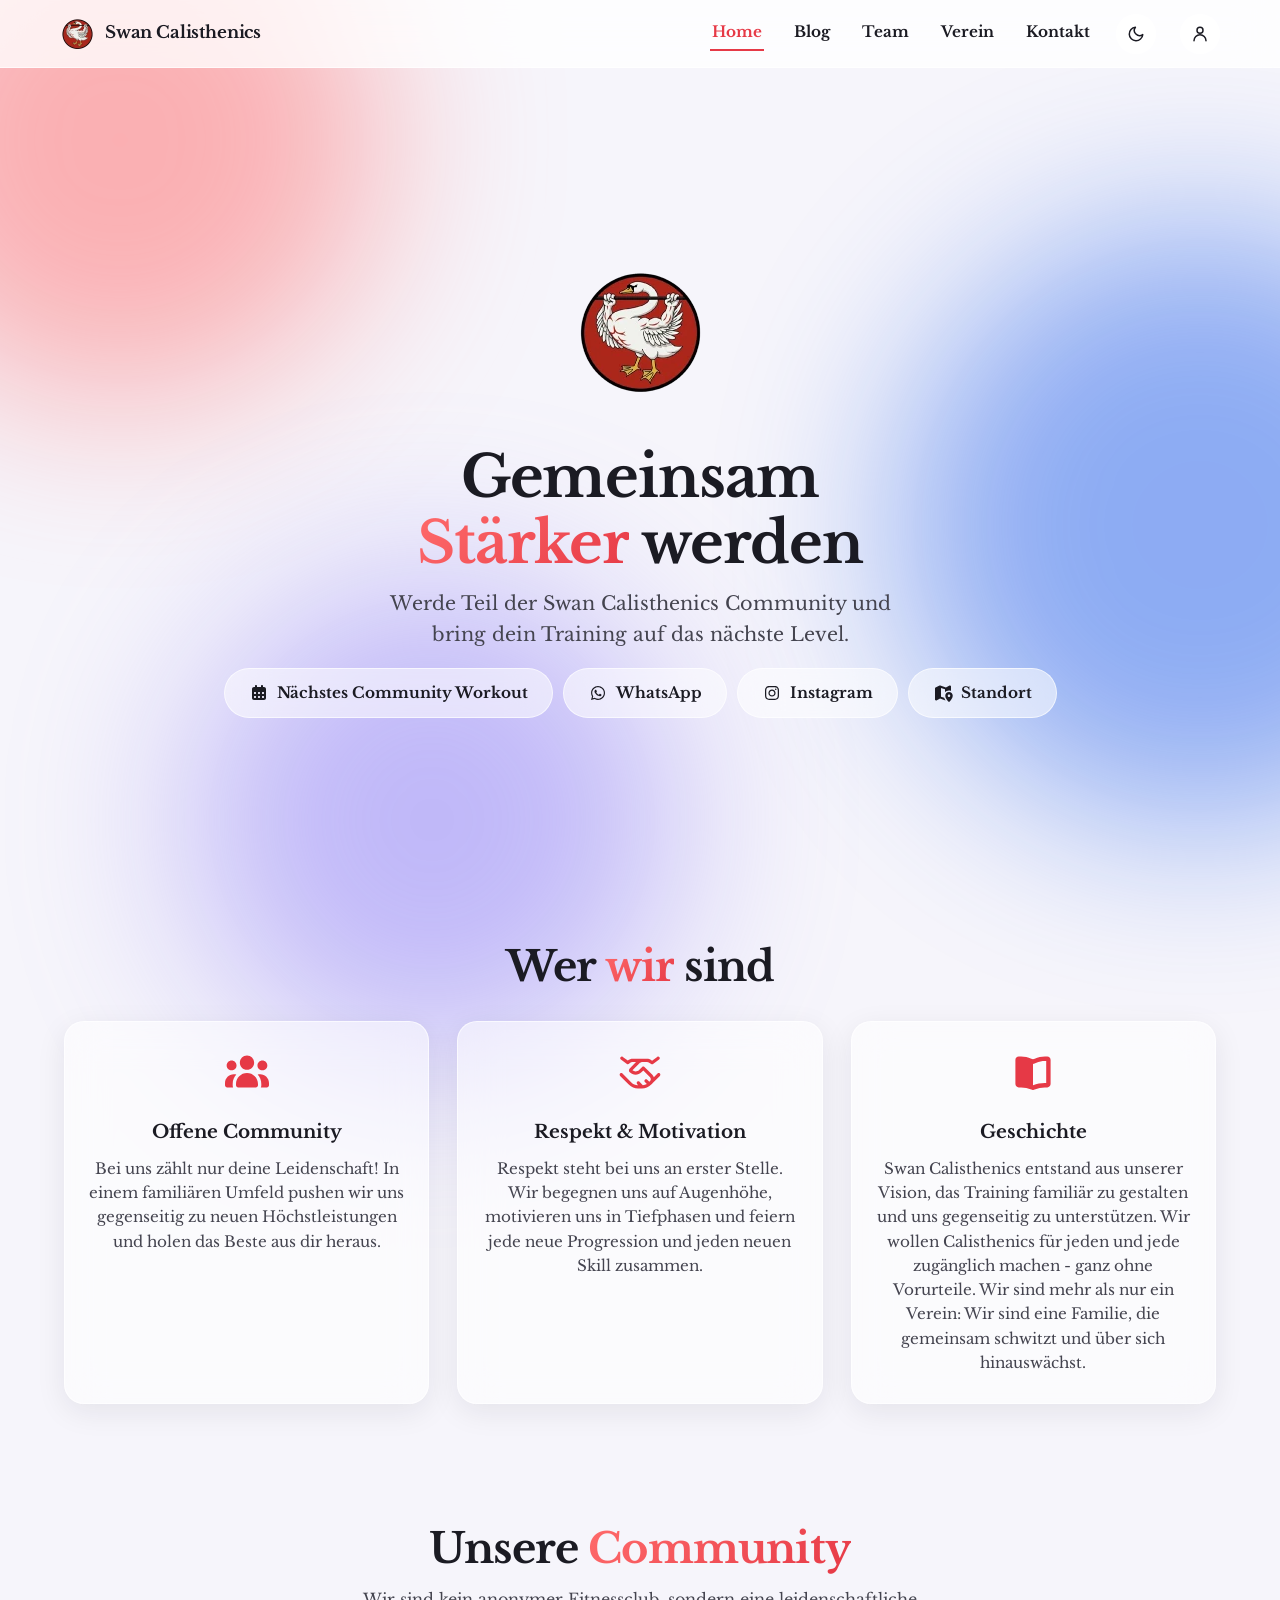
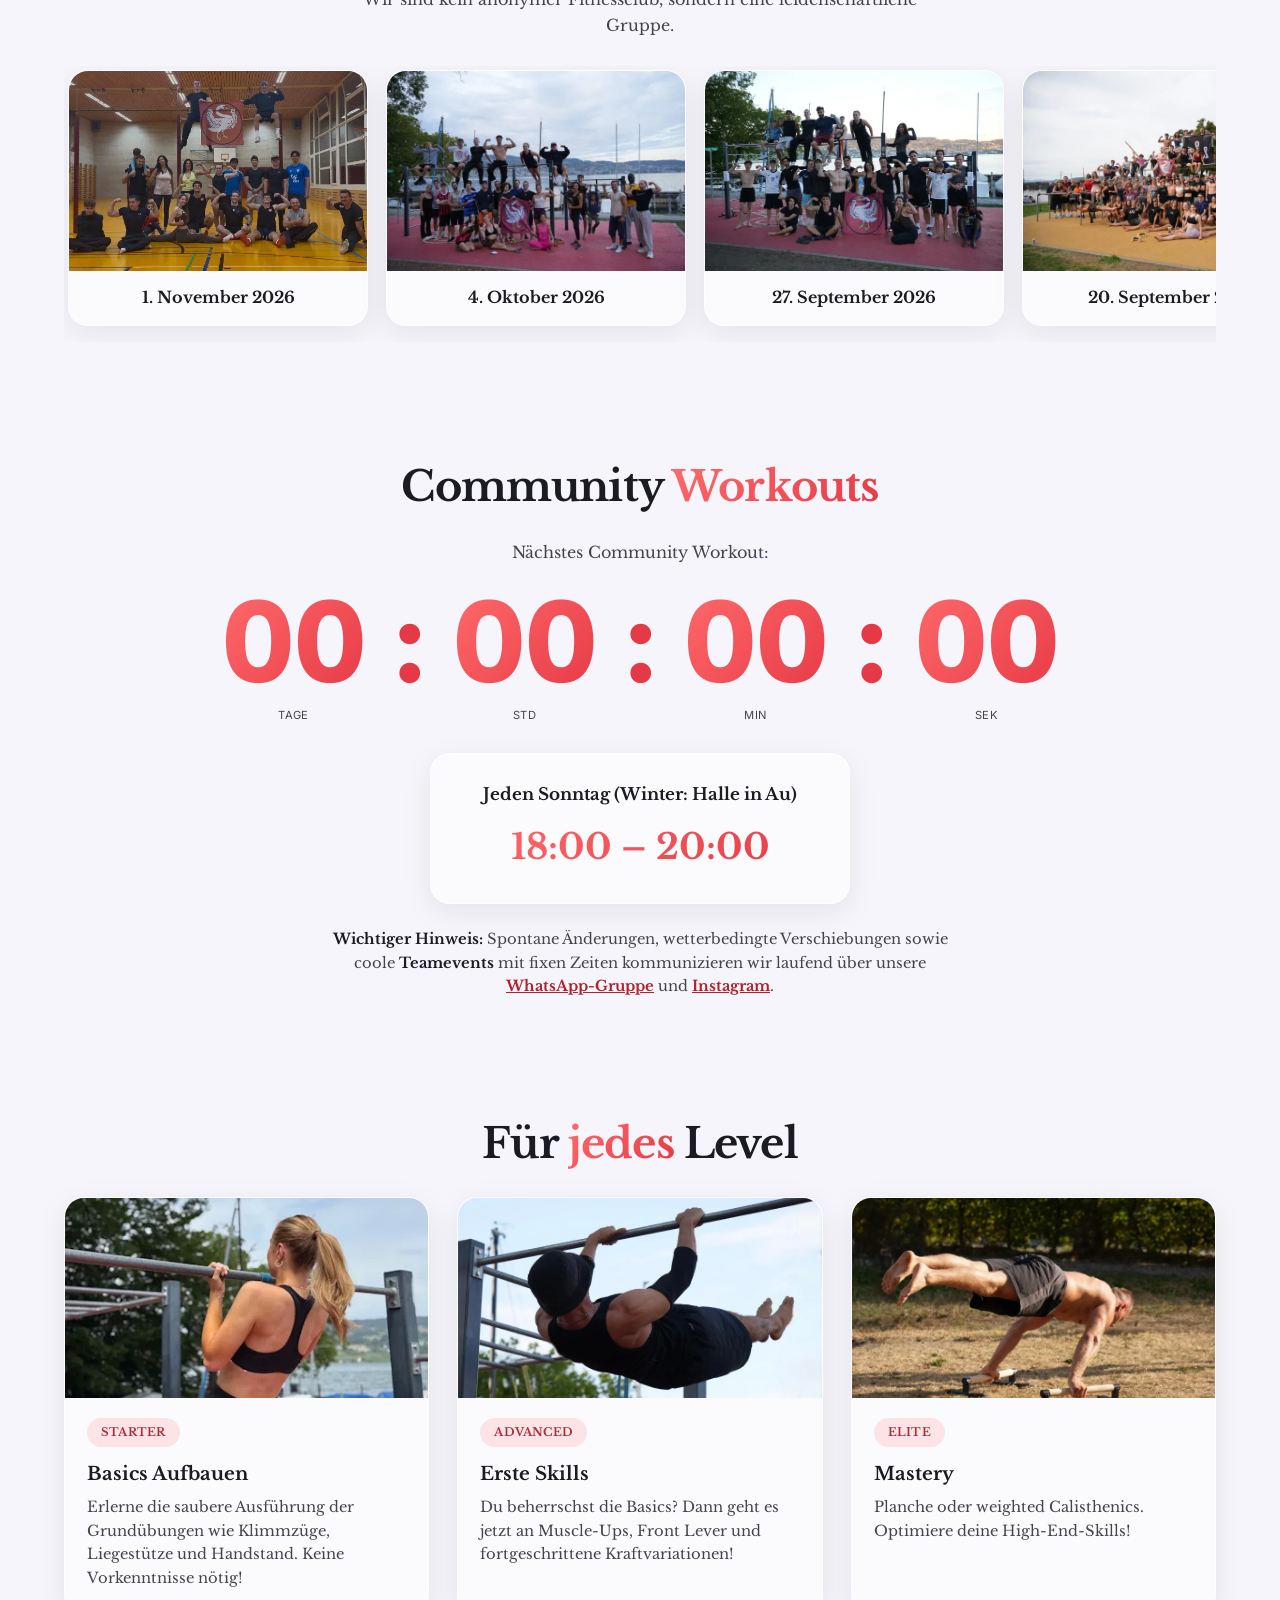
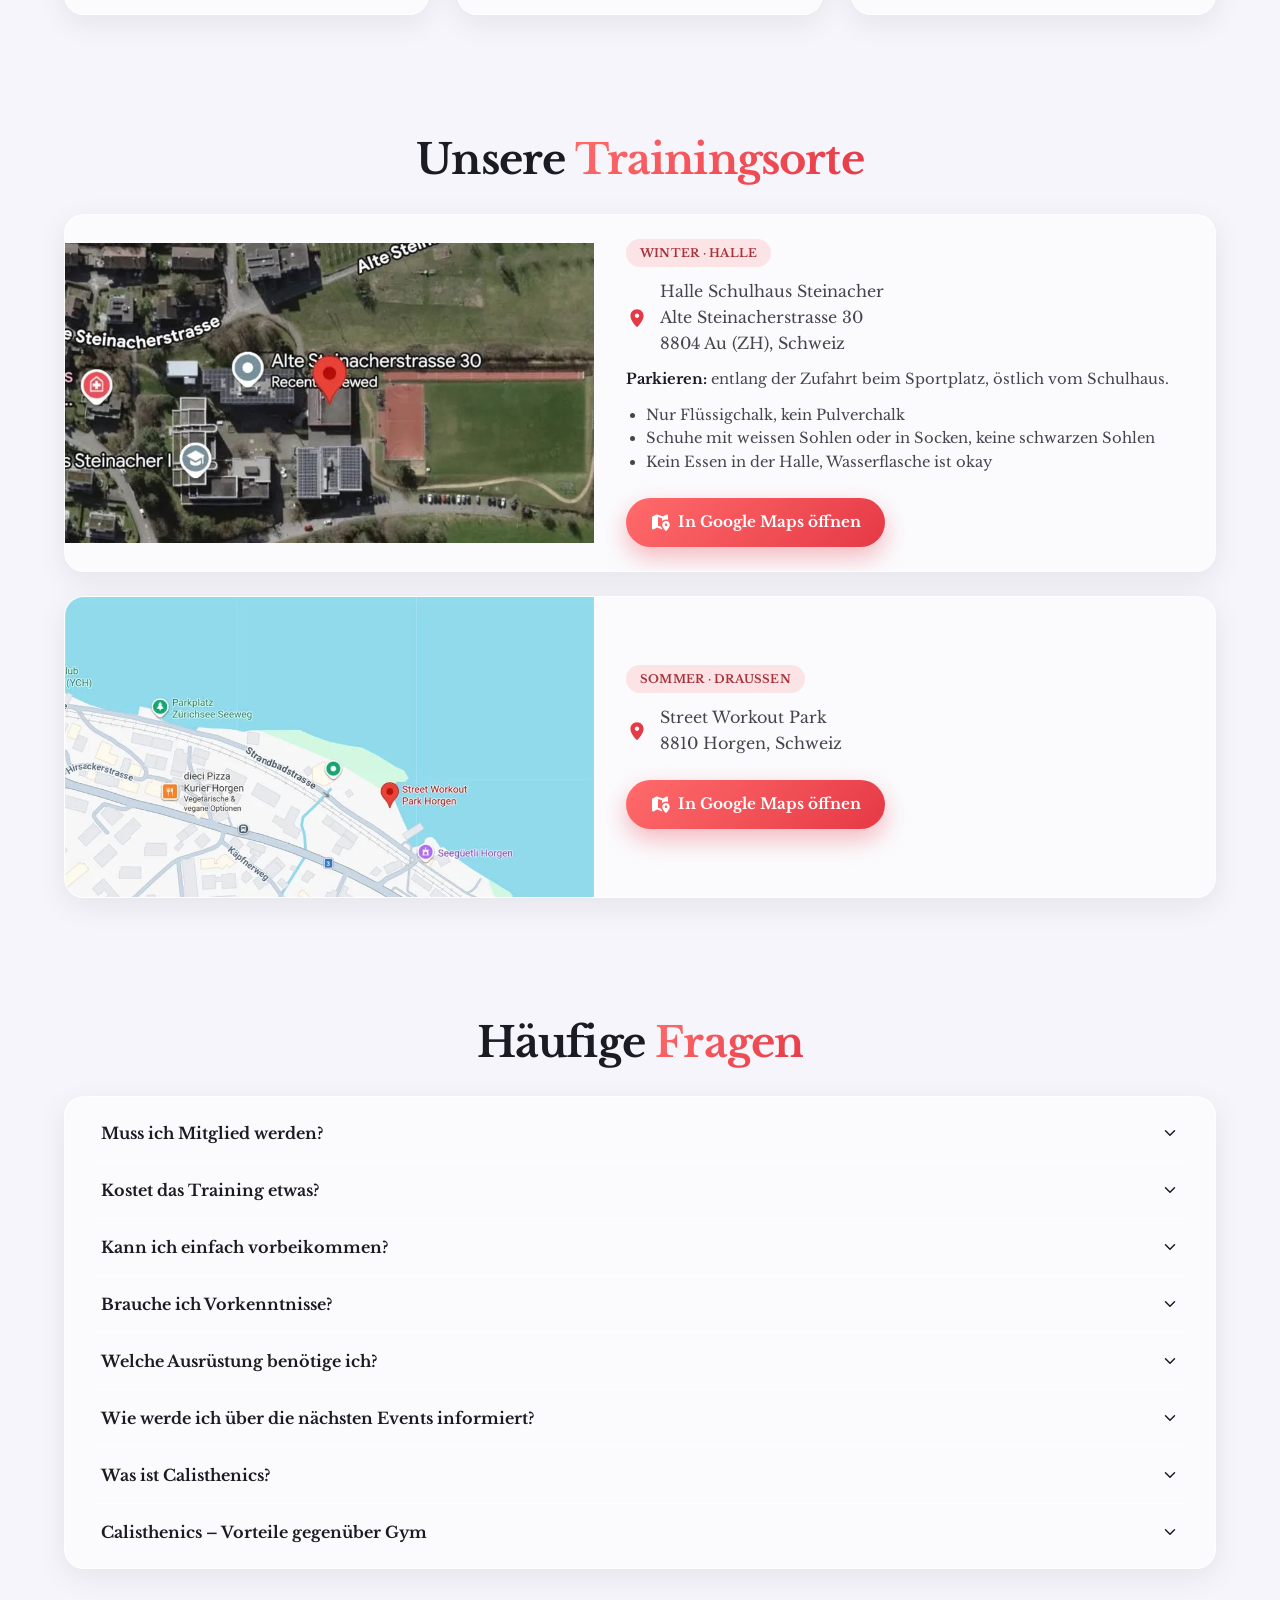
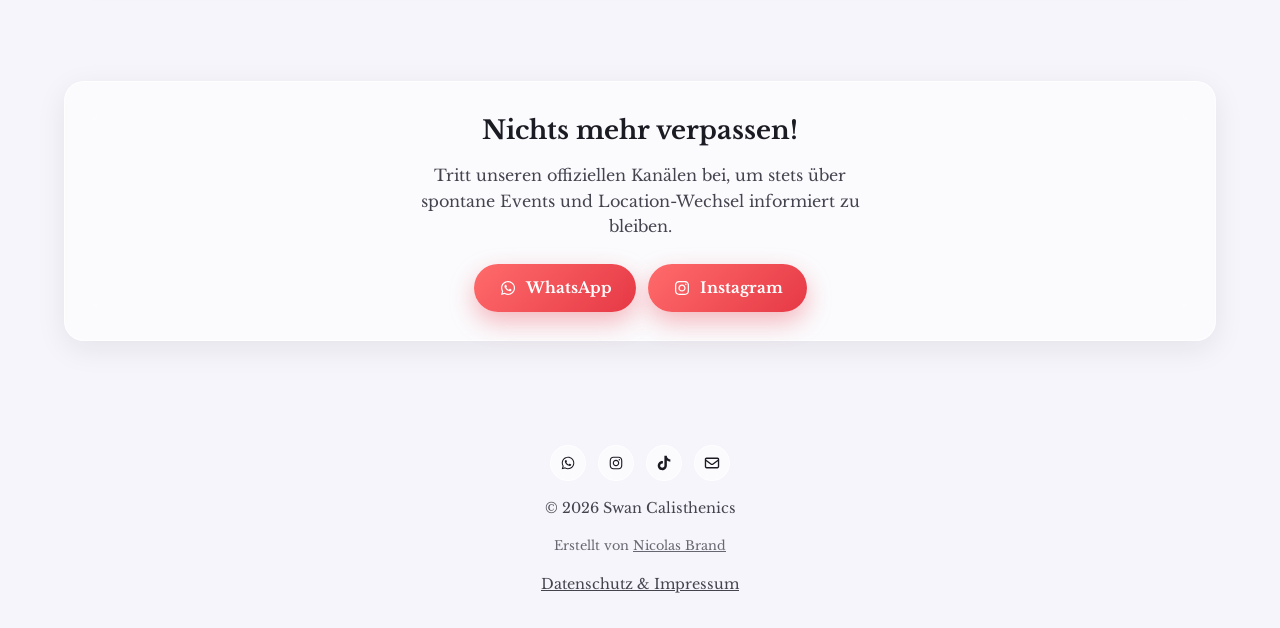
==== commit e96646d8: "Winter-Karte: neues Luftbild mit Halle und Parkplaetzen" ====
--- a/index.html
+++ b/index.html
@@ -224,7 +224,7 @@
         <h2 class="section-title">Unsere <span class="accent">Trainingsorte</span></h2>
         <div class="location-list">
             <div class="glass-card location-card">
-                <img src="assets/images/standort-winter.webp" alt="Luftbild Schulhaus Steinacher in Au mit eingekreistem Parkplatz beim Sportplatz" loading="lazy" class="location-map-img location-map-img-winter">
+                <img src="assets/images/standort-winter.webp" alt="Luftbild Schulhaus Steinacher in Au mit markierter Halle und Parkplätzen beim Sportplatz" loading="lazy" class="location-map-img location-map-img-winter">
                 <div class="location-details">
                     <div class="location-info">
                         <span class="badge badge-category">Winter · Halle</span>
--- a/css/pages/home.css
+++ b/css/pages/home.css
@@ -372,9 +372,9 @@
     .location-details { padding: 24px 40px 24px 8px; flex-direction: row; align-items: center; justify-content: space-between; gap: 24px; }
 }
 
-/* Parkplatz-Kreis liegt im unteren Bilddrittel - beim Zuschneiden sichtbar halten */
+/* Halle (Bildmitte) und Parkplaetze (unteres Drittel) beim Zuschneiden sichtbar halten */
 .location-map-img-winter {
-    object-position: 50% 80%;
+    object-position: 50% 65%;
 }
 
 /* Winter- und Sommerkarte untereinander */
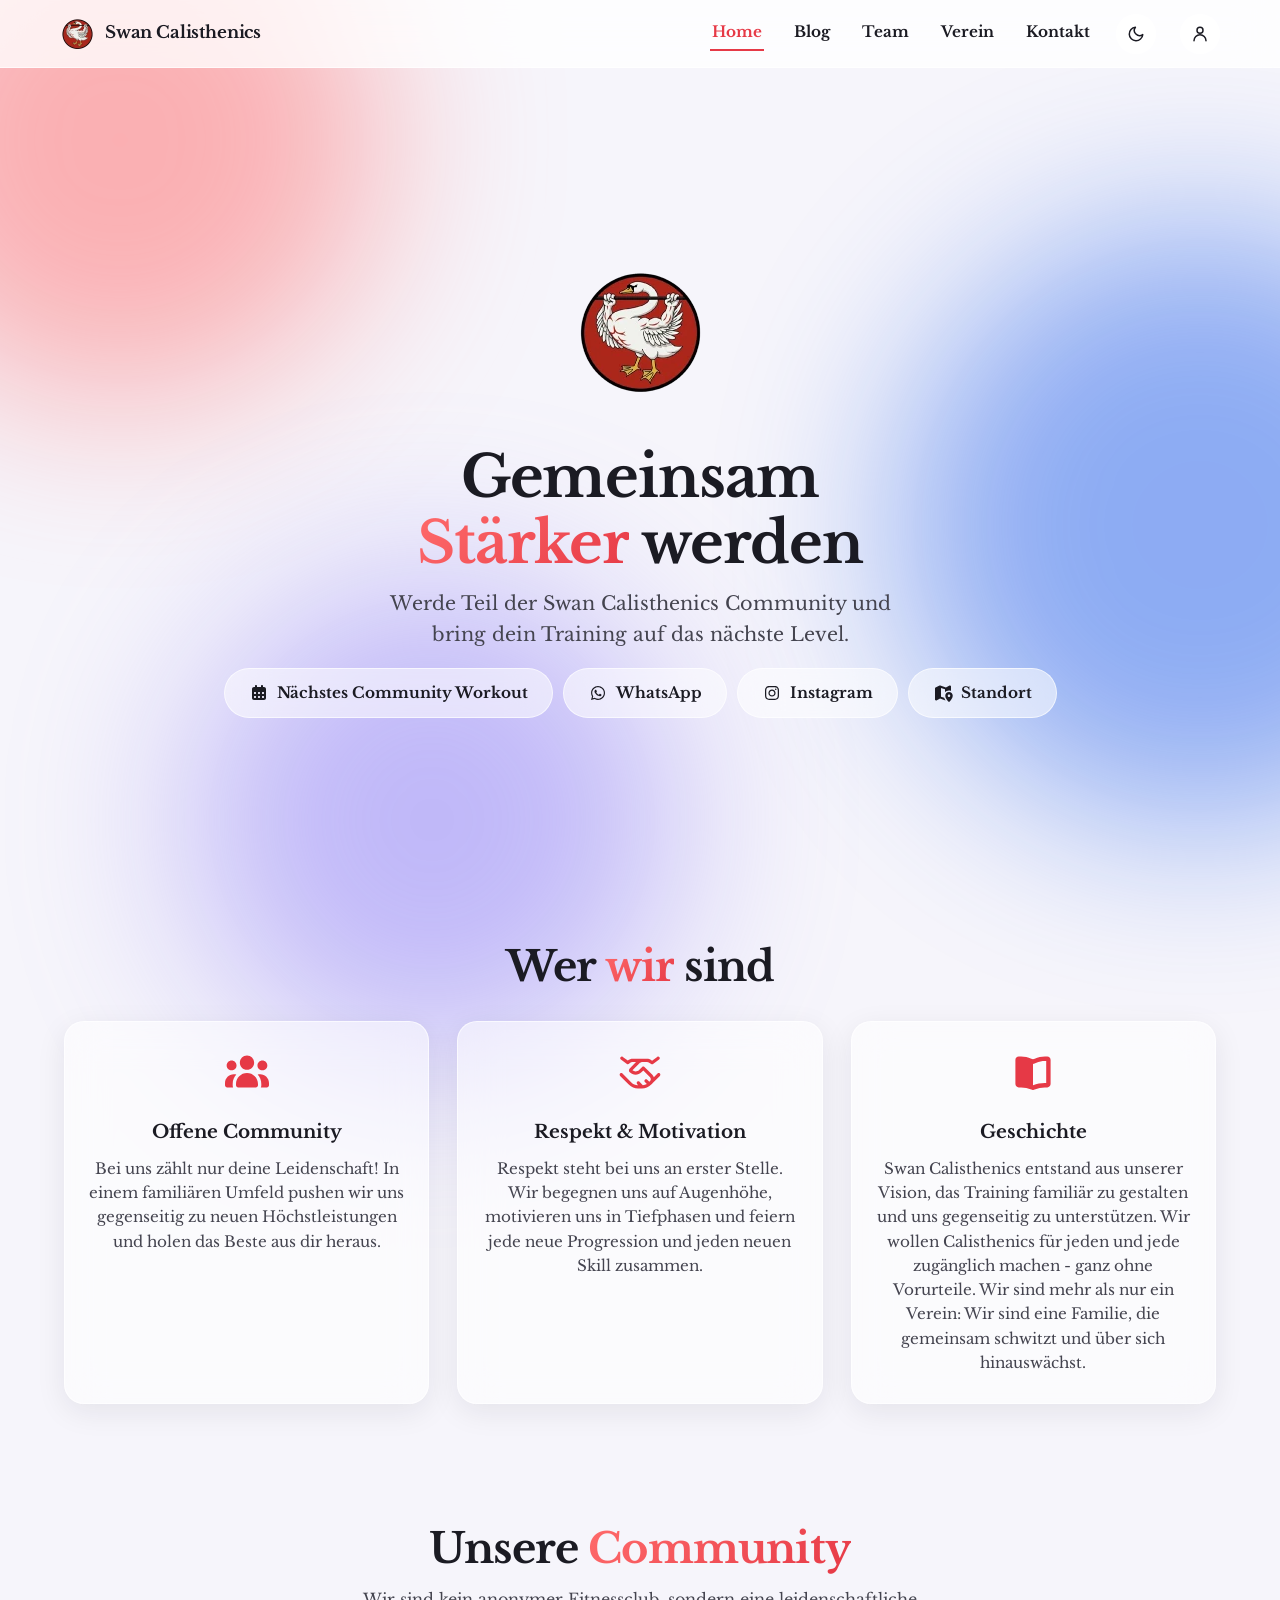
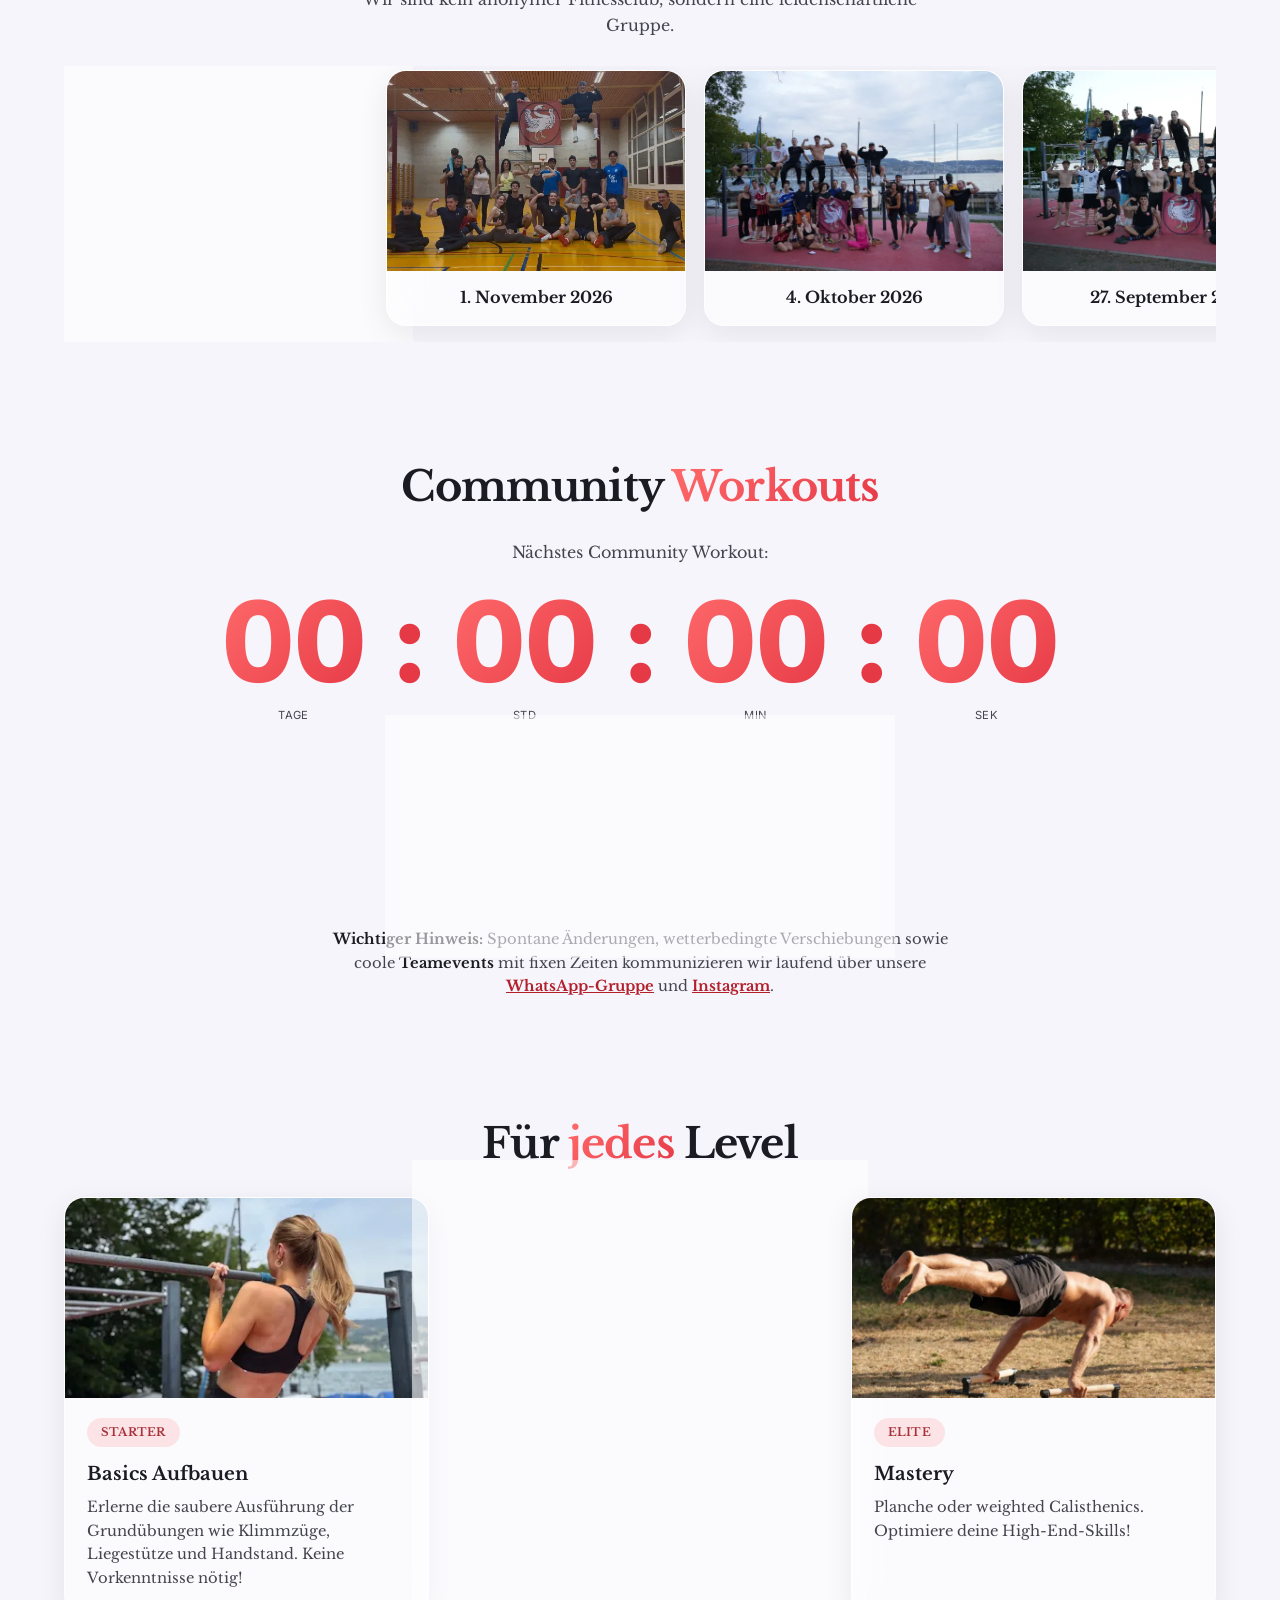
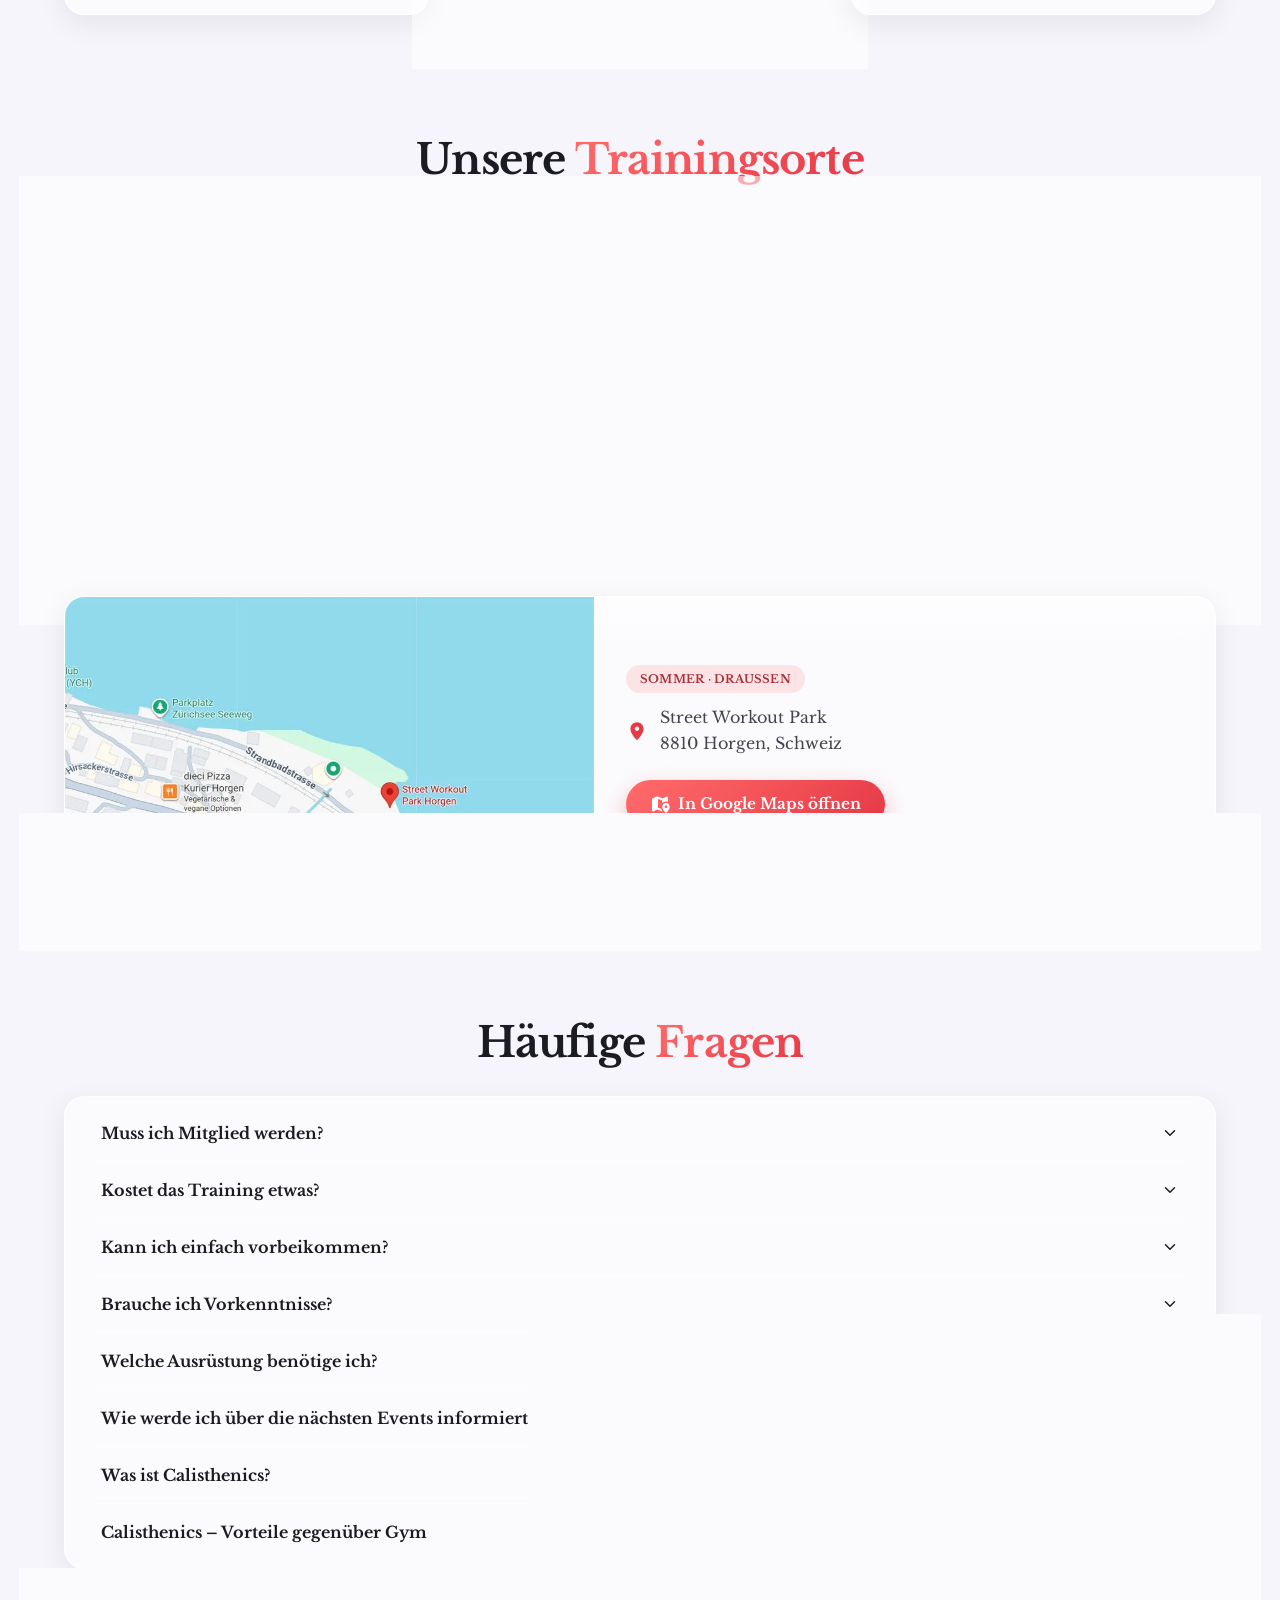
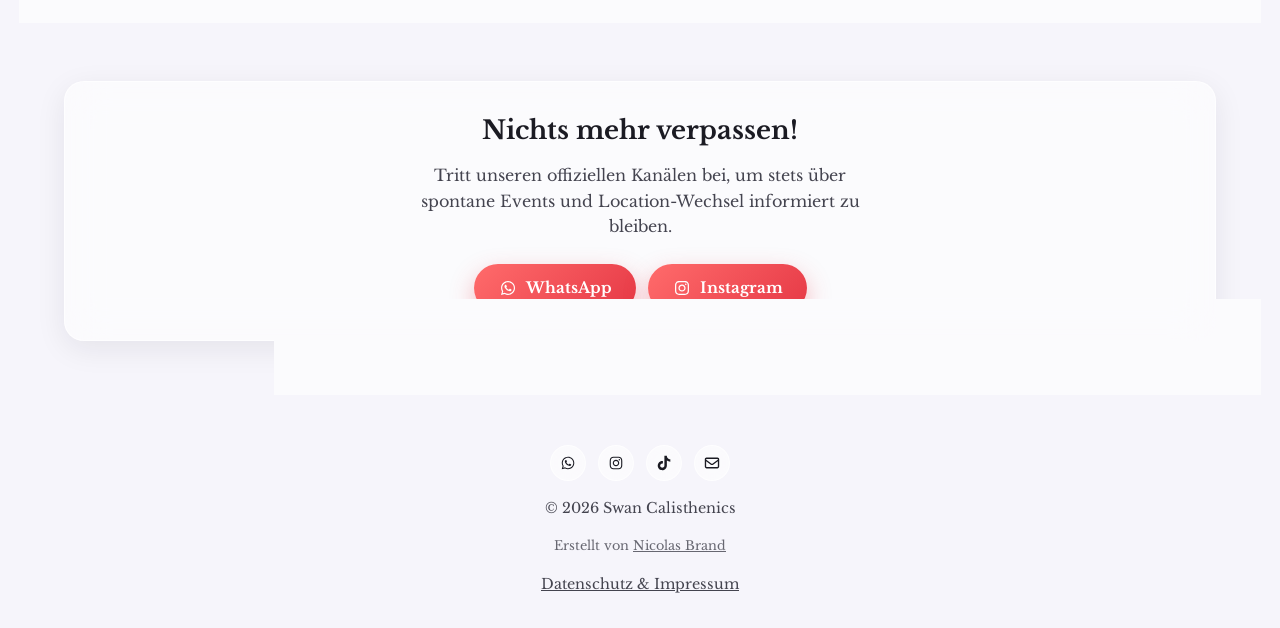
==== commit 111c2eb0: "Team: Giada und Nicolas ausgeblendet, Gruppenbild vom 8.11.2026" ====
--- a/index.html
+++ b/index.html
@@ -89,7 +89,7 @@
 
 <div class="join-banner" id="joinBanner" role="region" aria-label="Mitglied werden" hidden>
     <p class="join-banner-text"><strong>Werde Teil von Swan Calisthenics!</strong> Melde dich jetzt als Mitglied an.</p>
-    <a class="btn btn-primary" href="https://docs.google.com/forms/d/e/1FAIpQLScGm8jRFRGa22CZ5kbMo85Bw0TgQhaKQC-H02our__G6G0_fg/viewform?usp=header" target="_blank" rel="noopener">Jetzt Mitglied werden</a>
+    <a class="btn btn-primary" href="https://forms.cloud.microsoft/Pages/ResponsePage.aspx?id=DQSIkWdsW0yxEjajBLZtrQAAAAAAAAAAAANAAc6CnhJURFBBRUhTTUNSVlFKSzJCVUFVSEs5NVFRVy4u" target="_blank" rel="noopener">Jetzt Mitglied werden</a>
     <button type="button" class="join-banner-close" id="joinBannerClose" aria-label="Banner schliessen">&times;</button>
 </div>
 
@@ -135,6 +135,7 @@
         <h2 class="section-title">Unsere <span class="accent">Community</span></h2>
         <p class="community-lead">Wir sind kein anonymer Fitnessclub, sondern eine leidenschaftliche Gruppe.</p>
         <div class="slider-track" role="region" aria-label="Bilder vergangener Community Workouts">
+            <figure class="glass-card slide"><img src="assets/images/community/Gruppenbild_8.11.2026_klein.webp" data-large="assets/images/community/Gruppenbild_8.11.2026_gross.jpg" alt="Community Workout vom 8. November 2026" loading="lazy" class="slide-img" data-caption="8. November 2026" tabindex="0" role="button" aria-label="Bild vom 8. November 2026 gross ansehen"><figcaption>8. November 2026</figcaption></figure>
             <figure class="glass-card slide"><img src="assets/images/community/Gruppenbild_1.11.2026_klein.webp" data-large="assets/images/community/Gruppenbild_1.11.2026_gross.jpg" alt="Community Workout vom 1. November 2026" loading="lazy" class="slide-img" data-caption="1. November 2026" tabindex="0" role="button" aria-label="Bild vom 1. November 2026 gross ansehen"><figcaption>1. November 2026</figcaption></figure>
             <figure class="glass-card slide"><img src="assets/images/community/Gruppenbild_4.10.2026_klein.webp" data-large="assets/images/community/Gruppenbild_4.10.2026_gross.jpg" alt="Community Workout vom 4. Oktober 2026" loading="lazy" class="slide-img" data-caption="4. Oktober 2026" tabindex="0" role="button" aria-label="Bild vom 4. Oktober 2026 gross ansehen"><figcaption>4. Oktober 2026</figcaption></figure>
             <figure class="glass-card slide"><img src="assets/images/community/Gruppenbild_27.9.2026_klein.webp" data-large="assets/images/community/Gruppenbild_27.9.2026_gross.jpg" alt="Community Workout vom 27. September 2026" loading="lazy" class="slide-img" data-caption="27. September 2026" tabindex="0" role="button" aria-label="Bild vom 27. September 2026 gross ansehen"><figcaption>27. September 2026</figcaption></figure>
